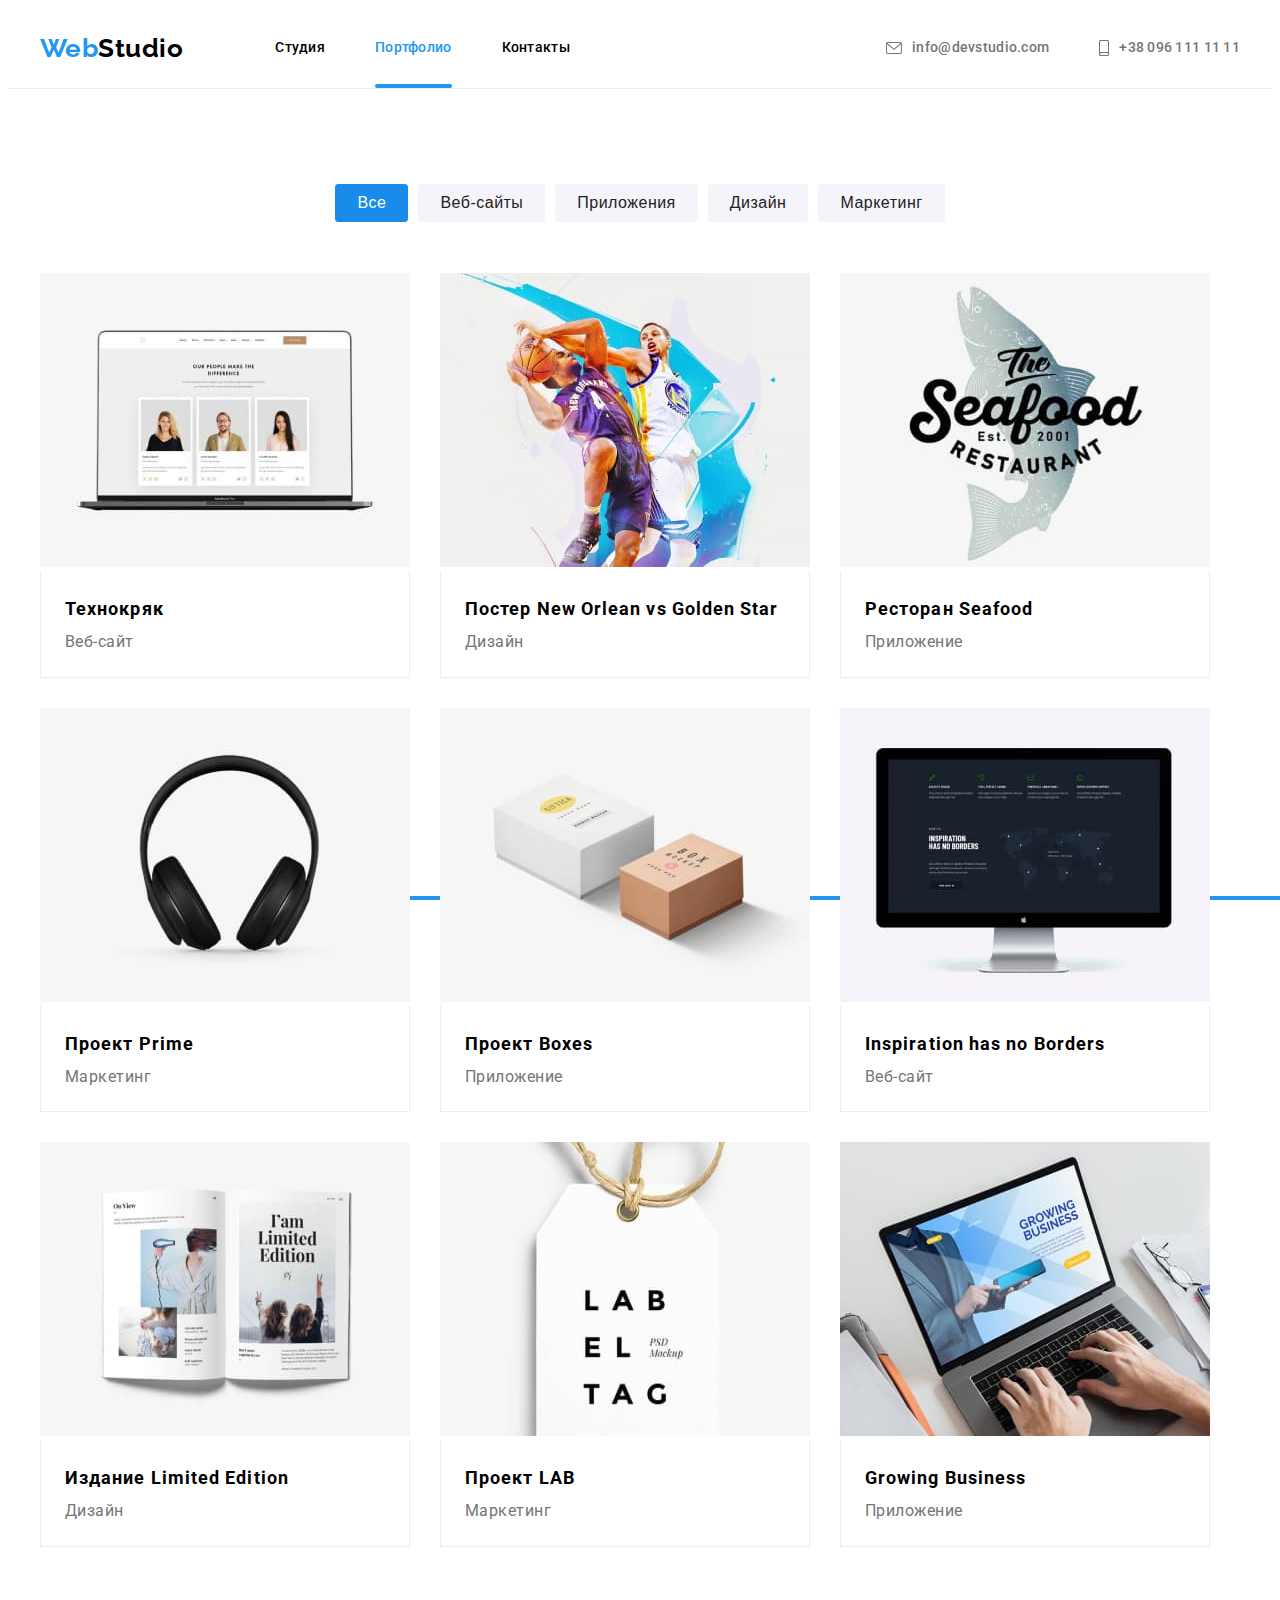
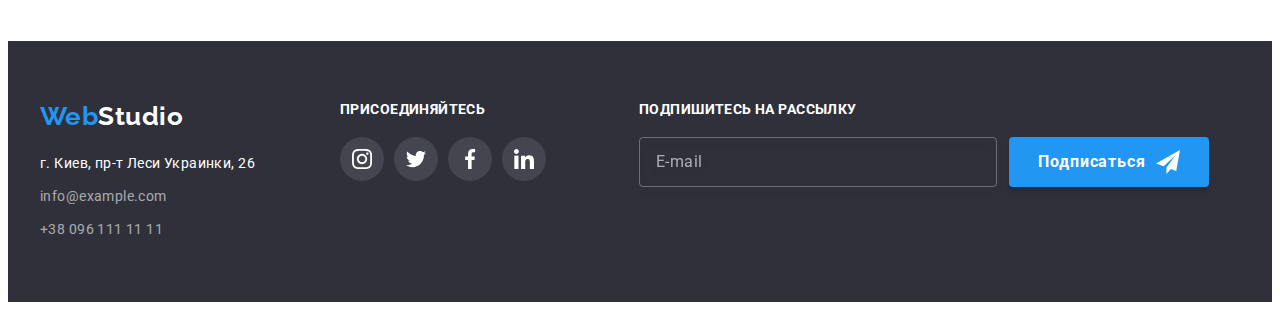
==== portfolio.html @ 85e9286a "start" ====
<!DOCTYPE html>
<html lang="ru">
<head>
    <meta charset="UTF-8">
    <meta http-equiv="X-UA-Compatible" content="IE=edge">
    <meta name="viewport" content="width=device-width, initial-scale=1.0">
    <title>Портфолио</title>
    <link rel="stylesheet" href="https://cdnjs.cloudflare.com/ajax/libs/modern-normalize/1.1.0/modern-normalize.min.css"
        integrity="sha512-wpPYUAdjBVSE4KJnH1VR1HeZfpl1ub8YT/NKx4PuQ5NmX2tKuGu6U/JRp5y+Y8XG2tV+wKQpNHVUX03MfMFn9Q=="
        crossorigin="anonymous" referrerpolicy="no-referrer" />
    <link href="https://fonts.googleapis.com/css2?family=Raleway:wght@700&family=Roboto:wght@400;500;700;900&display=swap"
        rel="stylesheet">
    <!--<link rel="stylesheet" href="./css/style.css"/>-->
    <link rel="stylesheet" href="./css/main.min.css" />
</head>
<body>
    <header class="header">
        <div class="container header-container">
        <nav class="nav">
            <a href="/" class="logo-blue">Web<span class="logo">Studio</span></a>
        <ul class="navheader">
            <li class="navheader__item"><a href="./index.html" class="navheader__navigation navheader__header-page">Студия</a></li>
            <li class="navheader__item"><a href="" class="navheader__navigation navheader__header-page current">Портфолио</a></li>
            <li class="navheader__item"><a href="" class="navheader__navigation navheader__header-page">Контакты</a></li>
        </ul>
        </nav>
        <ul class="contacts">
            <li class="contacts__item-contact"><a href="mailto:info@devstudio.com" class="contacts__contact">
                    <svg class="contacts__mail-icon">
                        <use href="./img/symbol-defs.svg#icon-letter" wight="16" height="12"></use>
                    </svg>info@devstudio.com</a></li>
            <li class="contacts__item-contact"><a href="tel:+380961111111" class="contacts__contact">
                    <svg class="contacts__tel-icon">
                        <use href="./img/symbol-defs.svg#icon-smartphone" wight="10" height="16"></use>
                    </svg>+38 096 111 11 11</a></li>
        </ul>
        </nav>
        </div>
    </header>
    <main>
        <section class="button section">
            <div class="container">
            <ul class="filter">
                <li class="filter__item">
                    <button type="button" class="modal-btn current">Все</button></li>
                <li class="filter__item">
                    <button type="button" class="modal-btn">Веб-сайты</button></li>
                <li class="filter__item">
                    <button type="button" class="modal-btn">Приложения</button></li>
                <li class="filter__item">
                    <button type="button" class="modal-btn">Дизайн</button></li>
                <li class="filter-btn btn-marketing">
                    <button type="button" class="modal-btn">Маркетинг</button></li>
            </ul>

            <ul class="images-list">
                <li class="images">
                   <a href="" class="images__link">
                    <div class="images__description-top">
                    <img src="./img/texnokryak.jpg" alt=""
                     width="370"
                     height="294"/>
                     <p class="images__item-description">Технокряк это современная площадка распространения коронавируса. Компании используют эту платформу для цифрового
                    шпионажа и атак на защищённые сервера конкурентов.</p>
                    </div>
                     <div class="images__pictu-text">
                    <h2 class="images__item-pictu">Технокряк</h2>
                    <p class="images__items">Веб-сайт</p>
                    </div>
                    </a>
                </li>
                <li class="images">
                    <a href="" class="images__link">
                    <div class="images__description-top">
                    <img src="./img/poster.jpg" alt=""
                    width="370"
                    height="294"/>
                    <p class="images__item-description">Технокряк это современная площадка распространения коронавируса. Компании
                        используют эту платформу для цифрового
                        шпионажа и атак на защищённые сервера конкурентов.</p>
                    </div>
                    <div class="images__pictu-text">
                    <h2 class="images__item-pictu">Постер New Orlean vs Golden Star</h2>
                    <p class="images__items">Дизайн</p>
                    </div>
                    </a>
                </li>
                <li class="images">
                    <a href="" class="images__link">
                    <div class="images__description-top">
                    <img src="./img/restoran.jpg" alt=""
                    width="370"
                    height="294"/>
                    <p class="images__item-description">Технокряк это современная площадка распространения коронавируса. Компании
                        используют эту платформу для цифрового
                        шпионажа и атак на защищённые сервера конкурентов.</p>
                    </div>
                    <div class="images__pictu-text">
                    <h2 class="images__item-pictu">Ресторан Seafood</h2>
                    <p class="images__items">Приложение</p>
                    </div>
                    </a>
                </li>
                <li class="images">
                    <a href="" class="images__link">
                    <div class="images__description-top">
                    <img src="./img/proektprime.jpg" alt=""
                    width="370"
                    height="294"/>
                    <p class="images__item-description">Технокряк это современная площадка распространения коронавируса. Компании
                        используют эту платформу для цифрового
                        шпионажа и атак на защищённые сервера конкурентов.</p>
                    </div>
                    <div class="images__pictu-text">
                    <h2 class="images__item-pictu">Проект Prime</h2>
                    <p class="images__items">Маркетинг</p>
                    </div>
                    </a>
                </li>
                <li class="images">
                    <a href="" class="images__link">
                    <div class="images__description-top">
                    <img src="./img/proektboxes.jpg" alt=""
                    width="370"
                    height="294"/>
                    <p class="images__item-description">Технокряк это современная площадка распространения коронавируса. Компании
                        используют эту платформу для цифрового
                        шпионажа и атак на защищённые сервера конкурентов.</p>
                    </div>
                    <div class="images__pictu-text">
                    <h2 class="images__item-pictu">Проект Boxes</h2>
                    <p class="images__items">Приложение</p>
                    </div>
                    </a>
                </li>
                <li class="images">
                    <a href="" class="images__link">
                    <div class="images__description-top">
                    <img src="./img/borders.jpg" alt=""
                    width="370"
                    height="294"/>
                    <p class="images__item-description">Технокряк это современная площадка распространения коронавируса. Компании
                        используют эту платформу для цифрового
                        шпионажа и атак на защищённые сервера конкурентов.</p>
                    </div>
                    <div class="images__pictu-text">
                    <h2 class="images__item-pictu">Inspiration has no Borders</h2>
                    <p class="images__items">Веб-сайт</p>
                    </div>
                    </a>
                </li>
                <li class="images">
                    <a href="" class="images__link">
                    <div class="images__description-top">
                    <img src="./img/izdanie.jpg" alt=""
                    width="370"
                    height="294"/>
                    <p class="images__item-description">Технокряк это современная площадка распространения коронавируса. Компании
                        используют эту платформу для цифрового
                        шпионажа и атак на защищённые сервера конкурентов.</p>
                    </div>
                    <div class="images__pictu-text">
                    <h2 class="images__item-pictu">Издание Limited Edition</h2>
                    <p class="images__items">Дизайн</p>
                    </div>
                    </a>
                </li>
                <li class="images">
                    <a href="" class="images__link">
                    <div class="images__description-top">
                    <img src="./img/lab.jpg" alt=""
                    width="370"
                    height="294"/>
                    <p class="images__item-description">Технокряк это современная площадка распространения коронавируса. Компании
                    используют эту платформу для цифрового
                    шпионажа и атак на защищённые сервера конкурентов.</p>
                    </div>
                    <div class="images__pictu-text">
                    <h2 class="images__item-pictu">Проект LAB</h2>
                    <p class="images__items">Маркетинг</p>
                    </div>
                    </a>
                </li>
                <li class="images">
                    <a href="" class="images__link">
                    <div class="images__description-top">
                    <img src="./img/bisness.jpg" alt=""
                    width="370"
                    height="294"/>
                    <p class="images__item-description">Технокряк это современная площадка распространения коронавируса. Компании
                        используют эту платформу для цифрового
                        шпионажа и атак на защищённые сервера конкурентов.</p>
                    </div>
                    <div class="images__pictu-text">
                    <h2 class="images__item-pictu">Growing Business</h2>
                    <p class="images__items">Приложение</p>
                    </div>
                    </a>
                </li>
            </ul>
            </div>
        </section>
    </main>
    <footer class="footer">
        <div class="container footer-container">
            <div class="footer__adress">
                <a href="/" class="logo-blue">Web<span class="logo-white">Studio</span></a>
                <address class="adress">
                    <ul class="adress__list">
                        <li class="footer__contact"><a href="" class="adress__link">г. Киев, пр-т Леси Украинки, 26</a></li>
                        <li class="footer__contact"><a href="mailto:info@example.com" class="footer__mail">info@example.com</a></li>
                        <li class="footer__contact"><a href="tel:+380961111111" class="footer__tel">+38 096 111 11 11</a></li>
                    </ul>
                </address>
                </div>
        <div class="footer__social-container">
            <h3 class="footer__social-title">присоединяйтесь</h3>
            <ul class="footer-social-list">
                <li class="footer-social-list__item">
                    <a href="" class="footer-social-list__item-link">
                        <svg class="footer-social-list__icon" width="20" height="20">
                            <use href="./img/symbol-defs.svg#icon-instagram1">
                            </use>
                        </svg>
                    </a>
                </li>
                <li class="footer-social-list__item">
                    <a href="" class="footer-social-list__item-link">
                        <svg class="footer-social-list__icon" width="20" height="20">
                            <use href="./img/symbol-defs.svg#icon-twitter">
                            </use>
                        </svg>
                    </a>
                </li>
                <li class="footer-social-list__item">
                    <a href="" class="footer-social-list__item-link">
                        <svg class="footer-social-list__icon" width="20" height="20">
                            <use href="./img/symbol-defs.svg#icon-facebook">
                            </use>
                        </svg>
                    </a>
                </li>
                <li class="footer-social-list__item">
                    <a href="" class="footer-social-list__item-link">
                        <svg class="footer-social-list__icon" width="20" height="20">
                            <use href="./img/symbol-defs.svg#icon-linkedin">
                            </use>
                        </svg>
                    </a>
                </li>
            </ul>
        </div>
            <div class="footer__subscription">
                <p class="footer__subtitle">Подпишитесь на рассылку</p>
                <div class="subscription">
                    <form action="#" class="footer-form">
                        <div class="footer-form__item">
                            <input type="email" name="email" placeholder="E-mail" class="footer-form__input">
                            <button type="submit" class="submit-btn">Подписаться
                                <svg class="footer-form__icon" width="24" height="24">
                                    <use href="./img/symbol-defs.svg#icon-send"></use>
                                </svg>
                            </button>
                        </div>
                    </form>
                </div>
            </div>
        </div>
    </footer>
    
    </body>
    
    </html>
---- css/style.css ----
/*Начало Секции 1 студии*/


/*Конец Секции 1 студии*/
/*Начало Секции 2 студии*/

/*Конец Секции 2 студии*/
/*Начало Секции 3 студии*/

/*Конец Секции 3 студии*/
/*Начало Секции 4 студии*/

/*Конец Секции 4 студии*/
/*Начало Секции 5 студии*/

/*Конец Секции 5 студии*/
/*Начало секции в портфолио*/

/*Начало секции портфолио*/


/*Конец секции портфолио*/
/*Шапка студия*/

/*Шапка студия и портфолио конец*/

/*Начало футера*/

/*Конец футера*/
---- css/main.min.css ----
:root{--main-font-family: "Roboto", sans-serif;--secondary-fond-family: "Raleway", sans-serif;--navigation-color: #2196f3;--btn-tittle: #ffffff;--backgraund-section: #2f303a;--secondary-text-color: #757575;--btn-main-color-text: #000000;--main-footer-contacts: rgba(255, 255, 255, 0.6);--btn-background: #188ce8}.visually-hidden{position:absolute;width:1px;height:1px;margin:-1px;border:0;padding:0;white-space:nowrap;clip-path:inset(100%);clip:rect(0 0 0 0);overflow:hidden}body{font-family:var(--main-font-family);color:var(--btn-main-color-text)}h1,h2,h3,h4,h5,h6,p,ul,li{padding:0;margin:0}.section{padding-bottom:94px;padding-top:94px}.container{width:1200px;padding:0 15px;margin:0 auto}.header{font-family:var(--secondary-fond-family);font-style:normal;font-weight:700;line-height:1.19;letter-spacing:0.03em}.nav{font-style:normal;font-weight:700;line-height:1.19;letter-spacing:0.03em;display:flex;align-items:center}.header-container{display:flex;justify-content:space-between;padding:0 15px;margin:0 auto;display:flex;align-items:center}.logo-blue{color:var(--navigation-color);text-decoration:none;font-size:26px}.logo{color:var(--btn-main-color-text);text-decoration:none;font-size:26px}.navheader,.contacts{display:flex;list-style:none;border-style:none}.navheader .navheader__item{display:block;margin-right:50px}.navheader__item a{display:flex;padding-top:32px;padding-bottom:32px}.navheader{margin-left:92px}.navheader .navheader__item:last-child{margin-right:0}.images,.adress-list{list-style:none;border-style:none}.navheader__navigation,.contacts__contact{font-family:var(--main-font-family);font-weight:500;font-size:14px;line-height:1.14;letter-spacing:0.02em;text-decoration:none}.navheader__header-page{display:block;padding-bottom:32px;padding-top:32px;position:relative;transition-property:color;transition-duration:250ms;transition-timing-function:cubic-bezier(0.4, 0, 0.2, 1)}.navheader a:hover::after,.current::after{content:"";width:100%;height:4px;background-color:#2196f3;display:block;position:absolute;bottom:0;border-radius:2px}.navheader a:hover,.navheader a:focus{color:var(--navigation-color)}.navheader__navigation{color:var(--btn-main-color-text)}.contacts .contacts__item-contact{display:block;margin-right:50px}.contacts__item-contact a{display:flex;align-items:center;padding-top:32px;padding-bottom:32px}.contacts{margin-left:auto}.contacts .contacts__item-contact+.contacts__item-contact{margin-right:0}.contacts__item-contact .contacts__contact{color:var(--secondary-text-color);fill:var(--secondary-text-color);transition-property:color;transition-duration:250ms;transition-timing-function:cubic-bezier(0.4, 0, 0.2, 1)}.contacts__contact:hover,.contacts__contact:focus{color:var(--navigation-color);fill:#2196f3}.header .current{color:var(--navigation-color)}.header{justify-content:center;width:100%;margin-right:auto;margin-left:auto;border-bottom:1px solid #ececec}.contacts__item-contact .contacts__contact{display:flex;align-items:center}.contacts__mail-icon{width:16px;height:12px;margin-right:10px}.contacts__tel-icon{width:10px;height:16px;margin-right:10px}.title{margin:0 auto;padding-top:200px;padding-bottom:200px;display:flex;flex-direction:column;justify-content:center;align-items:center;text-align:center;height:600px;max-width:1600px;flex-grow:1;background-image:linear-gradient(to top, rgba(47,48,58,0.4), rgba(47,48,58,0.4)),url(../img/hero.jpg);background-position:center;background-repeat:no-repeat;background-color:#c4c4c4}.title__first{margin-bottom:30px;font-weight:900;font-size:44px;line-height:1.36;text-align:center;letter-spacing:0.06em;text-transform:uppercase;color:var(--btn-tittle);font-family:var(--main-font-family)}.btn{font-family:var(--main-font-family);font-style:normal;font-weight:700;font-size:16px;line-height:1.87;letter-spacing:0.06em;border-style:none;border-radius:4px;padding:10px 32px;color:var(--btn-tittle);box-shadow:0px 4px 4px rgba(0,0,0,0.15);background:#2196f3;cursor:pointer;border:1px}.btn:hover,.btn:focus{box-shadow:0px 4px 4px rgba(0,0,0,0.15);border-radius:4px;background:var(--btn-background)}.backdrop{position:fixed;left:0px;top:0px;right:0;bottom:0;opacity:1;z-index:100;transition-duration:250ms;transition-timing-function:cubic-bezier(0.4, 0, 0.2, 1);background:rgba(0,0,0,0.2)}.backdrop.is-hidden{opacity:0;visibility:hidden;pointer-events:none}.modal{position:absolute;top:50%;left:50%;transform:translate(-50%, -50%);width:528px;height:580px;background:#FFFFFF;padding:40px}.modal__close-btn{display:flex;position:absolute;justify-content:center;align-items:center;width:30px;height:30px;top:8px;right:8px;border-radius:50%;background:#FFFFFF;cursor:pointer;border:1px solid rgba(0,0,0,0.1);transition:fill 250ms cubic-bezier(0.4, 0, 0.2, 1)}.modal__close-btn:focus,.modal__close-btn:active,.modal__close-btn:hover{fill:var(--navigation-color)}.modal-form a{font-family:var(--main-font-family);font-style:normal;font-weight:400;font-size:14px;line-height:1.71;letter-spacing:0.03em;text-decoration-line:underline;color:var(--navigation-color)}.modal-form__title{font-family:var(--main-font-family);font-style:normal;font-weight:700;font-size:20px;line-height:23px;text-align:center;letter-spacing:0.03em;color:#212121;margin-bottom:15px}.modal-form__field{display:block;text-align:left;font-family:var(--main-font-family);font-style:normal;font-weight:400;font-size:12px;line-height:14px;letter-spacing:0.01em;color:#757575}.modal-form__field:not(:last-child){margin-bottom:10px}.modal-form__input{width:100%;height:40px;border:1px solid rgba(33,33,33,0.2);box-sizing:border-box;border-radius:4px;padding-left:42px;cursor:pointer;transition:border-color 250ms cubic-bezier(0.4, 0, 0.2, 1),outline 250ms cubic-bezier(0.4, 0, 0.2, 1),fill 250ms cubic-bezier(0.4, 0, 0.2, 1)}.modal-form__input:focus,.modal-form__input:hover{outline:none;border-color:var(--navigation-color);cursor:pointer;fill:var(--navigation-color)}.container-icon{display:block;position:relative;margin-top:5px}.container-icon:hover{outline:none;border-color:var(--navigation-color);cursor:pointer;fill:var(--navigation-color)}.modal-form__input-icon{width:12px;height:12px;position:absolute;top:50%;left:10px;transform:translateY(-50%);transition-duration:250ms;transition-timing-function:cubic-bezier(0.4, 0, 0.2, 1)}.modal-form__input:focus+.modal-form__input-icon{fill:var(--navigation-color)}.modal-form__message{width:100%;height:120px;border:1px solid rgba(33,33,33,0.2);border-radius:4px;resize:none;padding:12px 16px;outline:none;margin-top:5px;transition-duration:250ms;transition-timing-function:cubic-bezier(0.4, 0, 0.2, 1)}.modal-form__message:focus{border-color:var(--navigation-color)}.modal-form__message::placeholder{font-family:var(--main-font-family);font-style:normal;font-weight:400;font-size:14px;line-height:16px;letter-spacing:0.01em;color:rgba(117,117,117,0.5)}.modal-form__checkbox-policy{display:flex;align-items:center;font-family:var(--main-font-family);font-style:normal;font-size:14px;line-height:1.71;letter-spacing:0.03em;color:var(--secondary-text-color)}.modal-form__checkbox-policy::before{content:"";display:inline-block;width:16px;height:15px;border:2px solid #212121;border-radius:2px;cursor:pointer;margin-right:10px;margin-left:13px;vertical-align:middle;transition-duration:250ms;transition-timing-function:cubic-bezier(0.4, 0, 0.2, 1)}.modal-form__checkbox:checked+.modal-form__checkbox-policy::before{background-color:#2196F3;border:2px solid #2196F3;border-radius:2px;background-image:url("../img/icon-checkbox.svg");background-position:center;outline:2px solid #2196f3}.modal-form__btn{width:200px;min-height:50px;background:#2196F3;box-shadow:0px 4px 4px rgba(0,0,0,0.15);border-radius:4px;margin:30px auto 0 auto;border:none;font-weight:bold;font-size:16px;line-height:30px;text-align:center;letter-spacing:0.06em;color:#FFFFFF;transition-duration:250ms;transition-timing-function:cubic-bezier(0.4, 0, 0.2, 1)}.modal-form__btn:hover,.modal-form__btn:focus{cursor:pointer;background:#188CE8;box-shadow:0px 4px 4px rgba(0,0,0,0.15);border-radius:4px}.advantages .advantages__h3-list-title{margin-bottom:10px;font-weight:700;font-size:14px;line-height:1.14;letter-spacing:0.03em;text-transform:uppercase}.advantages .advantages__p-list-title{font-style:normal;font-weight:400;font-size:14px;line-height:1.7;letter-spacing:0.03em;color:var(--secondary-text-color)}.advantages{display:flex;list-style:none}.advantages__title+.advantages__title{margin-left:30px}.advantages__deck-title{align-items:center;justify-content:center;display:flex;width:100%;height:120px;background-color:#f5f4fa;border-radius:4px;margin-bottom:30px}.list-busy__h2-title{font-style:normal;font-weight:700;font-size:36px;line-height:1.17;letter-spacing:0.03em;text-align:center}.busy{justify-content:center;align-items:center;display:flex;text-align:center;list-style:none;margin-top:50px}.busy__list-title-img+.busy__list-title-img{margin-left:30px}.list-busy{padding-top:0}.busy__box{position:absolute;bottom:0}.busy__text{padding-top:27px;font-family:var(--main-font-family);font-style:normal;font-weight:700;font-size:14px;line-height:1.143;text-align:center;letter-spacing:0.03em;text-transform:uppercase;width:370px;height:70px;background:rgba(47,48,58,0.8);color:#ffffff}.busy__title{position:relative;width:370px;height:294px}.list-imgs__h2-title{font-style:normal;font-weight:700;font-size:36px;line-height:1.17;letter-spacing:0.03em;text-align:center}.team__h3-name{font-style:normal;font-weight:500;font-size:16px;line-height:1.18;text-align:center;letter-spacing:0.03em}.team__p-name{margin-top:10px;margin-bottom:16px;font-style:normal;font-weight:400;font-size:16px;line-height:1.88;text-align:center;letter-spacing:0.03em;color:var(--secondary-text-color)}.team{justify-content:center;align-items:center;display:flex;list-style:none;margin-top:50px}.team__list-title-imgs{background-color:#fff;box-shadow:0px 1px 3px rgba(0,0,0,0.12),0px 1px 1px rgba(0,0,0,0.14),0px 2px 1px rgba(0,0,0,0.2);border-radius:0px 0px 4px 4px}.team__list-title-imgs+.team__list-title-imgs{margin-left:30px}.team__info{padding:30px 0}.list-imgs{background:#f5f4fa}.social{display:flex;width:200px;margin:0 auto;list-style:none}.social__links-item:not(:last-child){margin-right:10px}.social__list-item{display:flex;justify-content:center;align-items:center;width:44px;height:44px;border-radius:50%;background-color:rgba(255,255,255,0.1);background-position:center;position:relative;transition-property:background-color;transition-duration:250ms;transition-timing-function:cubic-bezier(0.4, 0, 0.2, 1)}.social__list-item:hover,.social__list-item:focus{background-color:#2196f3}.social__icon{color:#afb1b8;transition-property:fill}.social__list-item:hover .social__icon,.social__list-item:focus .social__icon{fill:#fff}.social__link:hover,.social__icon{fill:currentColor}.section__regular-customers{margin-bottom:50px;font-family:var(--main-font-family);font-style:normal;font-weight:bold;font-size:36px;line-height:42px;text-align:center;letter-spacing:0.03em;color:#212121}.customers{display:flex;list-style:none}.customers__imegs-regular+.customers__imegs-regular{margin-left:30px}.customers__imegs-regular{transition-property:border-color;transition-duration:250ms;transition-timing-function:cubic-bezier(0.4, 0, 0.2, 1)}.customers__client-link{display:flex;align-items:center;justify-content:center;color:#afb1b8;border:1px solid #afb1b8;border-radius:4px}.customers__client-link{width:170px;height:92px;fill:currentColor;transition-property:color;transition-duration:250ms;transition-timing-function:cubic-bezier(0.4, 0, 0.2, 1)}.customers__client-link:hover,.customers__client-link:focus{color:#2196f3;border:1px solid #2196f3}.customers__client-icon{width:106px;height:60px;transition-property:fill;transition-duration:250ms;transition-timing-function:cubic-bezier(0.4, 0, 0.2, 1)}.customers__client-icon:hover,.customers__client-icon:focus{fill:currentColor;border-color:#2196f3}.filter{margin-bottom:50px;display:flex;justify-content:center;list-style:none;border-style:none;font-family:var(--main-font-family)}.filter__item:not(:last-child){margin-right:8px}.modal-btn{font-weight:500;font-size:16px;line-height:1.6;letter-spacing:0.03em;text-align:center;color:#212121;background:#f5f4fa;border-radius:4px;padding:6px 22px;border:1px solid #ffffff;transition:background-color 250ms cubic-bezier(0.4, 0, 0.2, 1),color 250ms cubic-bezier(0.4, 0, 0.2, 1),box-shadow 250ms cubic-bezier(0.4, 0, 0.2, 1)}.modal-btn:hover,.modal-btn:focus{background-color:var(--navigation-color);color:var(--btn-tittle);cursor:pointer;box-shadow:0px 3px 1px rgba(0,0,0,0.1),0px 1px 2px rgba(0,0,0,0.08),0px 2px 2px rgba(0,0,0,0.12);border-radius:4px}.button .current{color:var(--btn-tittle);background-color:var(--btn-background)}.images__item-pictu{font-style:normal;font-weight:700;font-size:18px;line-height:2;letter-spacing:0.06em;text-shadow:none;list-style:none}.images__items{font-style:normal;font-weight:400;font-size:16px;line-height:1.87;letter-spacing:0.03em;color:var(--secondary-text-color);text-shadow:none}.images-list{display:flex;flex-wrap:wrap;margin-top:-15px;margin-right:-15px;margin-bottom:-15px;margin-left:-15px}.images{margin:15px;transition-property:box-shadow;transition-duration:250ms;transition-timing-function:cubic-bezier(0.4, 0, 0.2, 1)}.images:hover,.images:focus{cursor:pointer;box-shadow:0px 1px 1px rgba(0,0,0,0.12),0px 4px 4px rgba(0,0,0,0.06),1px 4px 6px rgba(0,0,0,0.16)}.images__link{text-decoration:none;color:inherit;display:block;transition-duration:250ms;transition-timing-function:cubic-bezier(0.4, 0, 0.2, 1)}.images__description-top{position:relative;overflow:hidden}.images__item-description{font-family:var(--main-font-family);font-style:normal;font-weight:400;font-size:18px;line-height:1.56;letter-spacing:0.03em;color:#ffffff;background:rgba(33,150,243,0.9);position:absolute;top:0;left:0;padding:63px 24px 63px 24px;height:100%;display:block;margin:0 auto;transform:translateY(100%);transition-duration:250ms;transition-timing-function:cubic-bezier(0.4, 0, 0.2, 1)}.images__link:hover .images__item-description,.images__link:focus .images__item-description{transform:translateY(0%)}.images__pictu-text{padding:20px 24px;border-bottom:1px solid #ececec;border-left:1px solid #ececec;border-right:1px solid #ececec}.images-list+.images-list{margin-left:15px}.footer{font-family:var(--secondary-fond-family);font-style:normal;font-weight:700;line-height:1.19;letter-spacing:0.03em;margin:0 auto;padding:60px 0;background-color:var(--backgraund-section)}.logo-white{color:var(--btn-tittle);text-decoration:none}.adress__link,.footer__mail,.footer__tel{font-family:var(--main-font-family);font-style:normal;font-weight:400;font-size:14px;line-height:1.7;letter-spacing:0.03em;text-decoration:none}.adress__link{color:var(--btn-tittle)}.footer__mail,.footer__tel{color:var(--main-footer-contacts)}.adress__list{display:flex;flex-direction:column;list-style:none}.adress{margin-top:20px}.footer__contact+.footer__contact{margin-top:9px}.footer__social-container{width:206px;align-items:baseline;margin-right:93px}.footer__social-title{font-family:var(--main-font-family);font-style:normal;font-weight:700;font-size:14px;line-height:1.143;letter-spacing:0.03em;text-transform:uppercase;margin-bottom:20px;width:206px;color:#ffffff}.footer-container{display:flex}.footer-social-list{display:flex}.footer-social-list__item{display:flex;width:200px;margin:0 auto}.footer-social-list__item{margin-right:10px}.footer-social-list__item-link{display:flex;justify-content:center;align-items:center;width:44px;height:44px;border-radius:50%;background-color:rgba(255,255,255,0.1);background-position:center;position:relative;fill:currentColor;transition:color 250ms cubic-bezier(0.4, 0, 0.2, 1),background-color 250ms cubic-bezier(0.4, 0, 0.2, 1)}.footer-social-list__item-link:hover,.footer-social-list__item-link:focus{background-color:#2196f3;color:#fff}.footer-social-list__icon{fill:#fff}.footer__adress{width:230px;align-items:baseline;margin-right:70px}.footer__subscription{width:570px}.footer__subtitle{font-family:var(--main-font-family);font-style:normal;font-weight:700;font-size:14px;line-height:1.143;letter-spacing:0.03em;text-transform:uppercase;margin-bottom:20px;color:#FFFFFF}.footer-form__item{display:flex}.footer-form__input{width:358px;height:50px;padding-left:16px;margin-right:12px;border:1px solid rgba(255,255,255,0.3);box-sizing:border-box;filter:drop-shadow(0px 4px 4px rgba(0,0,0,0.15));border-radius:4px;background:transparent;display:flex;color:#FFFFFF;transition-duration:250ms;transition-timing-function:cubic-bezier(0.4, 0, 0.2, 1)}.footer-form__input:focus{border-color:var(--navigation-color);outline:none}.footer-form__input::placeholder{font-family:var(--main-font-family);font-style:normal;font-weight:400;font-size:16px;line-height:1.25;align-items:center;letter-spacing:0.03em;color:rgba(255,255,255,0.6)}.submit-btn{display:flex;justify-content:center;width:200px;height:50px;background:#2196F3;box-shadow:0px 4px 4px rgba(0,0,0,0.15);border-radius:4px;font-family:var(--main-font-family);font-style:normal;font-weight:700;font-size:16px;line-height:1.87;align-items:center;text-align:center;letter-spacing:0.06em;border:transparent;color:#FFFFFF;cursor:pointer;transition-duration:250ms;transition-timing-function:cubic-bezier(0.4, 0, 0.2, 1)}.submit-btn:hover,.submit-btn:focus{background-color:var(--btn-background)}.footer-form__icon{margin-left:10px}.subscription{align-items:baseline}
/*# sourceMappingURL=main.min.css.map */
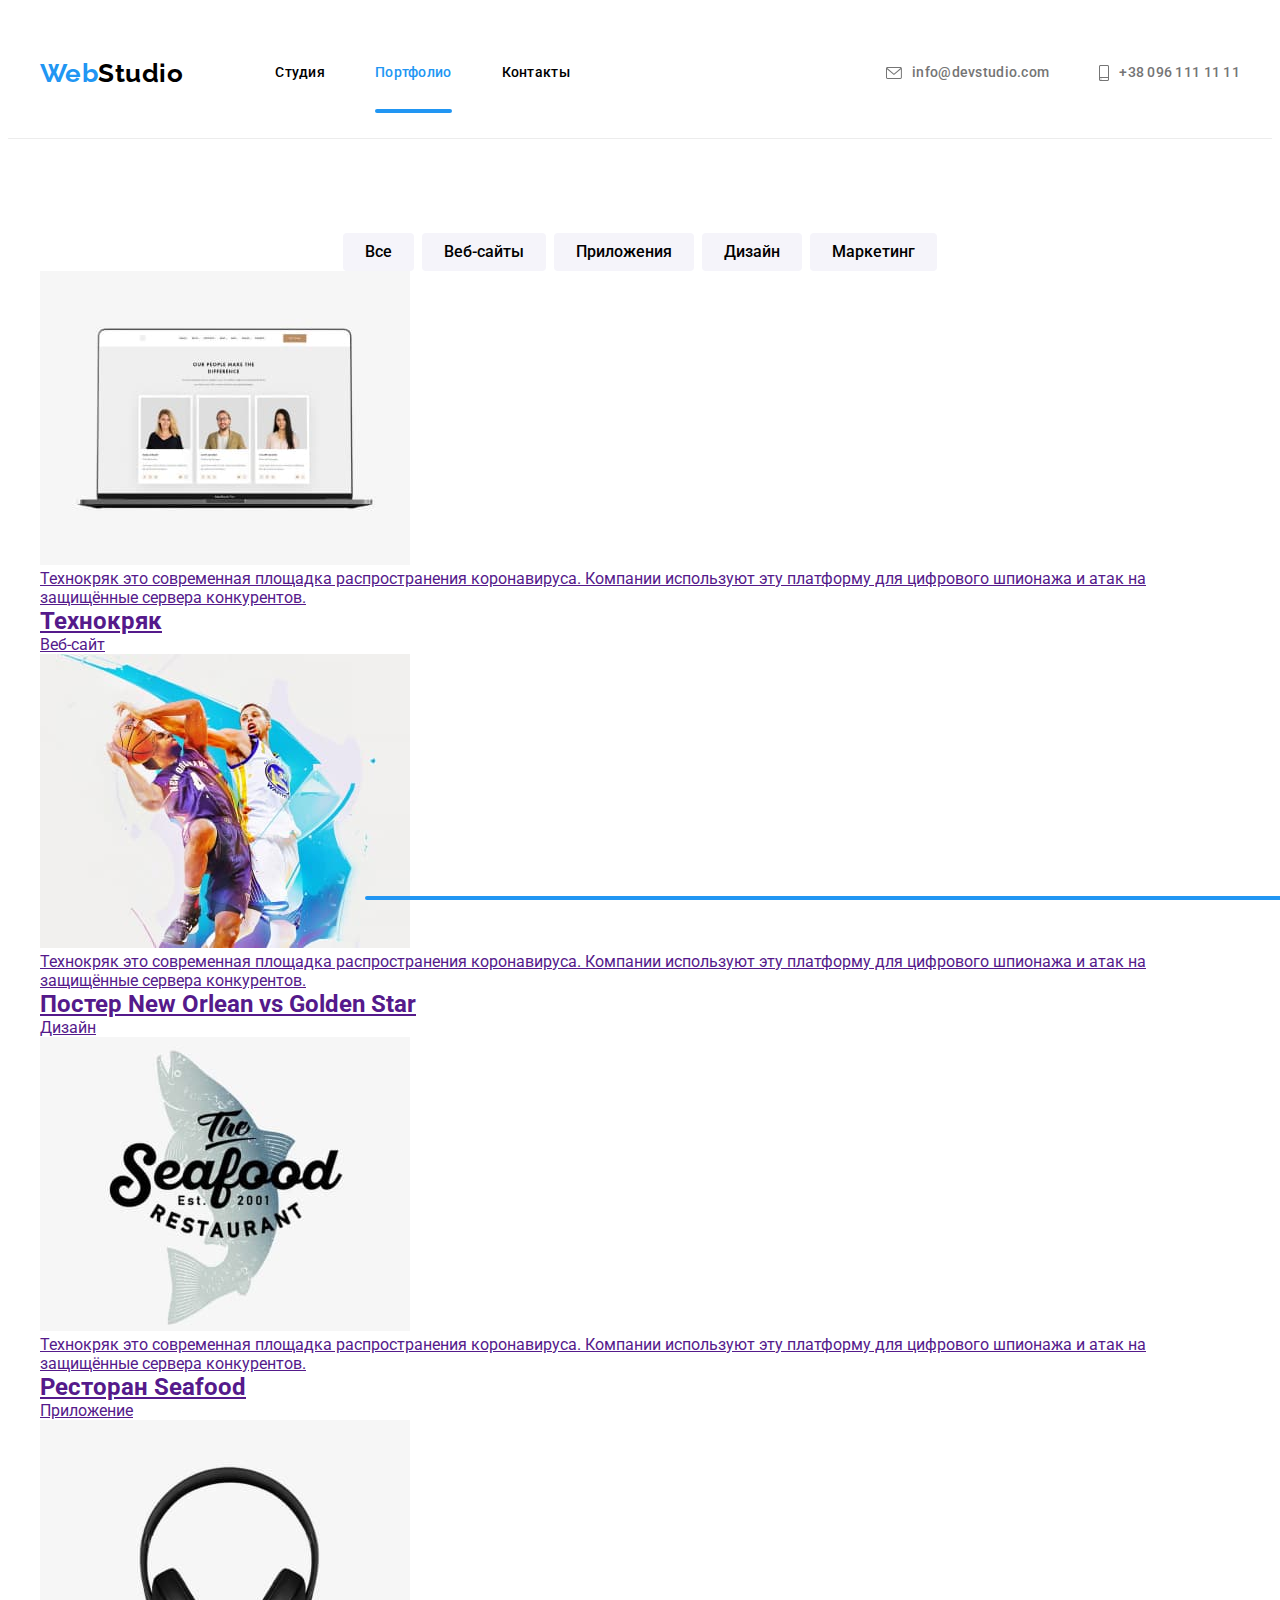
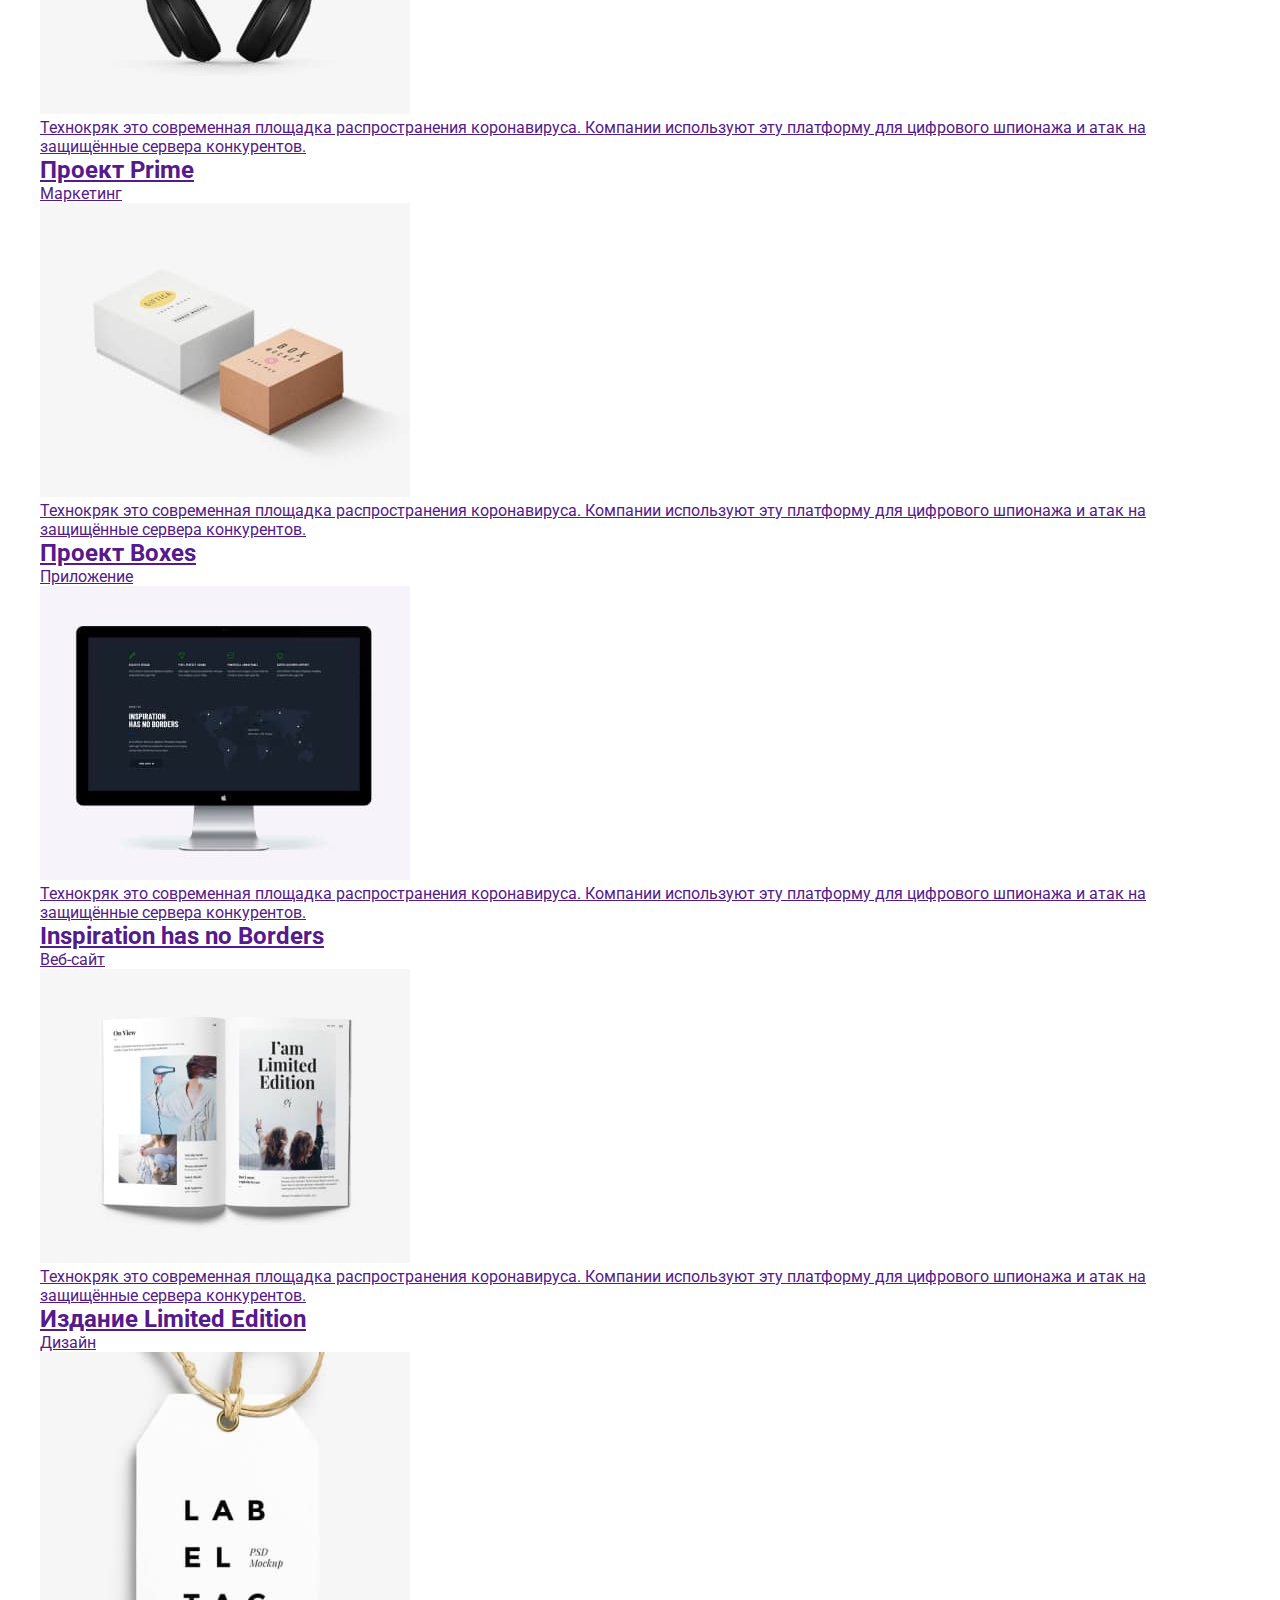
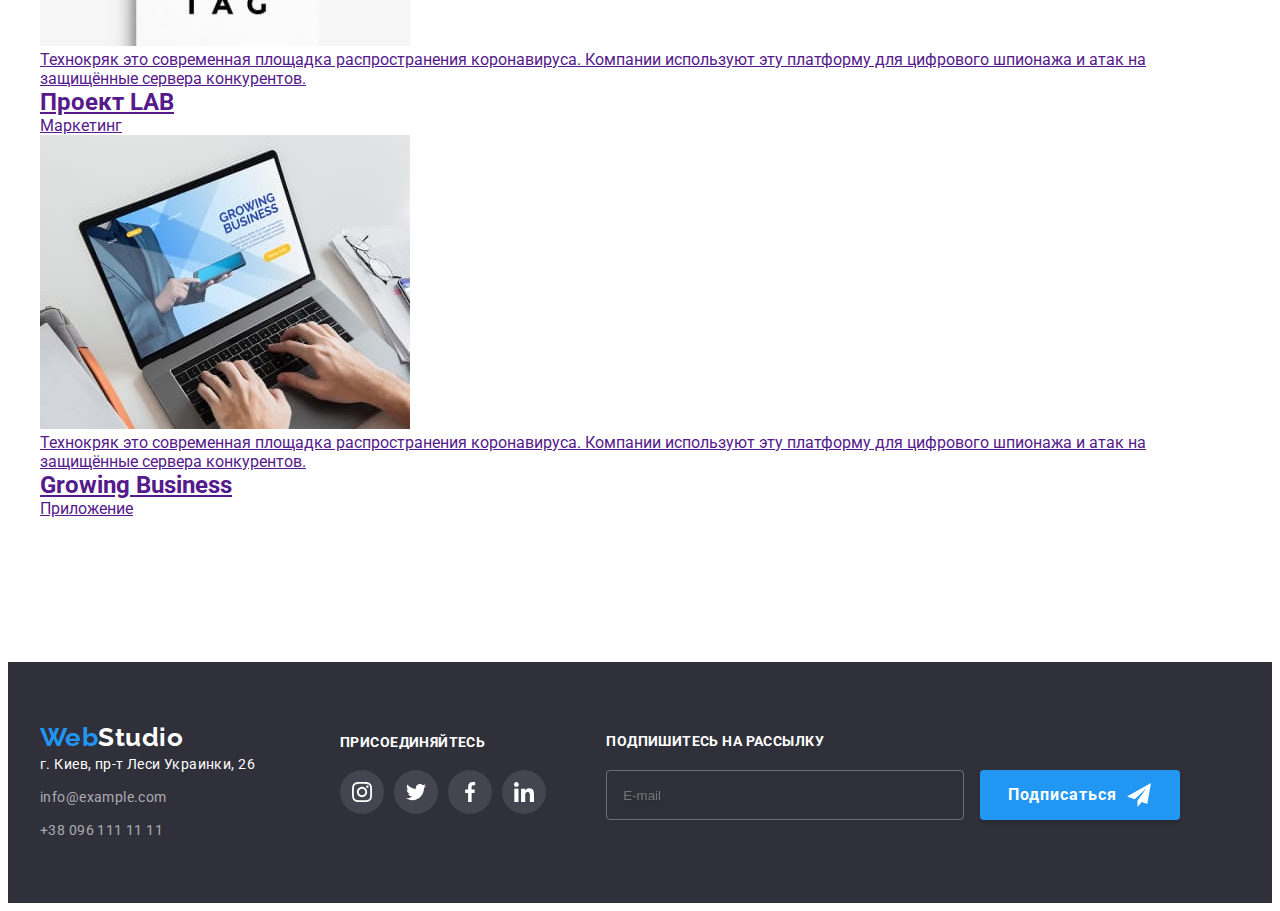
==== commit 945cfdec: "pictures" ====
--- a/portfolio.html
+++ b/portfolio.html
@@ -39,7 +39,7 @@
     </header>
     <main>
         <section class="button section">
-            <div class="container">
+            <div class="container filter-container">
             <ul class="filter">
                 <li class="filter__item">
                     <button type="button" class="modal-btn current">Все</button></li>
@@ -49,7 +49,7 @@
                     <button type="button" class="modal-btn">Приложения</button></li>
                 <li class="filter__item">
                     <button type="button" class="modal-btn">Дизайн</button></li>
-                <li class="filter-btn btn-marketing">
+                <li class="filter__item">
                     <button type="button" class="modal-btn">Маркетинг</button></li>
             </ul>
 
--- a/css/main.min.css
+++ b/css/main.min.css
@@ -1,2 +1,2 @@
-:root{--main-font-family: "Roboto", sans-serif;--secondary-fond-family: "Raleway", sans-serif;--navigation-color: #2196f3;--btn-tittle: #ffffff;--backgraund-section: #2f303a;--secondary-text-color: #757575;--btn-main-color-text: #000000;--main-footer-contacts: rgba(255, 255, 255, 0.6);--btn-background: #188ce8}.visually-hidden{position:absolute;width:1px;height:1px;margin:-1px;border:0;padding:0;white-space:nowrap;clip-path:inset(100%);clip:rect(0 0 0 0);overflow:hidden}body{font-family:var(--main-font-family);color:var(--btn-main-color-text)}h1,h2,h3,h4,h5,h6,p,ul,li{padding:0;margin:0}.section{padding-bottom:94px;padding-top:94px}.container{width:1200px;padding:0 15px;margin:0 auto}.header{font-family:var(--secondary-fond-family);font-style:normal;font-weight:700;line-height:1.19;letter-spacing:0.03em}.nav{font-style:normal;font-weight:700;line-height:1.19;letter-spacing:0.03em;display:flex;align-items:center}.header-container{display:flex;justify-content:space-between;padding:0 15px;margin:0 auto;display:flex;align-items:center}.logo-blue{color:var(--navigation-color);text-decoration:none;font-size:26px}.logo{color:var(--btn-main-color-text);text-decoration:none;font-size:26px}.navheader,.contacts{display:flex;list-style:none;border-style:none}.navheader .navheader__item{display:block;margin-right:50px}.navheader__item a{display:flex;padding-top:32px;padding-bottom:32px}.navheader{margin-left:92px}.navheader .navheader__item:last-child{margin-right:0}.images,.adress-list{list-style:none;border-style:none}.navheader__navigation,.contacts__contact{font-family:var(--main-font-family);font-weight:500;font-size:14px;line-height:1.14;letter-spacing:0.02em;text-decoration:none}.navheader__header-page{display:block;padding-bottom:32px;padding-top:32px;position:relative;transition-property:color;transition-duration:250ms;transition-timing-function:cubic-bezier(0.4, 0, 0.2, 1)}.navheader a:hover::after,.current::after{content:"";width:100%;height:4px;background-color:#2196f3;display:block;position:absolute;bottom:0;border-radius:2px}.navheader a:hover,.navheader a:focus{color:var(--navigation-color)}.navheader__navigation{color:var(--btn-main-color-text)}.contacts .contacts__item-contact{display:block;margin-right:50px}.contacts__item-contact a{display:flex;align-items:center;padding-top:32px;padding-bottom:32px}.contacts{margin-left:auto}.contacts .contacts__item-contact+.contacts__item-contact{margin-right:0}.contacts__item-contact .contacts__contact{color:var(--secondary-text-color);fill:var(--secondary-text-color);transition-property:color;transition-duration:250ms;transition-timing-function:cubic-bezier(0.4, 0, 0.2, 1)}.contacts__contact:hover,.contacts__contact:focus{color:var(--navigation-color);fill:#2196f3}.header .current{color:var(--navigation-color)}.header{justify-content:center;width:100%;margin-right:auto;margin-left:auto;border-bottom:1px solid #ececec}.contacts__item-contact .contacts__contact{display:flex;align-items:center}.contacts__mail-icon{width:16px;height:12px;margin-right:10px}.contacts__tel-icon{width:10px;height:16px;margin-right:10px}.title{margin:0 auto;padding-top:200px;padding-bottom:200px;display:flex;flex-direction:column;justify-content:center;align-items:center;text-align:center;height:600px;max-width:1600px;flex-grow:1;background-image:linear-gradient(to top, rgba(47,48,58,0.4), rgba(47,48,58,0.4)),url(../img/hero.jpg);background-position:center;background-repeat:no-repeat;background-color:#c4c4c4}.title__first{margin-bottom:30px;font-weight:900;font-size:44px;line-height:1.36;text-align:center;letter-spacing:0.06em;text-transform:uppercase;color:var(--btn-tittle);font-family:var(--main-font-family)}.btn{font-family:var(--main-font-family);font-style:normal;font-weight:700;font-size:16px;line-height:1.87;letter-spacing:0.06em;border-style:none;border-radius:4px;padding:10px 32px;color:var(--btn-tittle);box-shadow:0px 4px 4px rgba(0,0,0,0.15);background:#2196f3;cursor:pointer;border:1px}.btn:hover,.btn:focus{box-shadow:0px 4px 4px rgba(0,0,0,0.15);border-radius:4px;background:var(--btn-background)}.backdrop{position:fixed;left:0px;top:0px;right:0;bottom:0;opacity:1;z-index:100;transition-duration:250ms;transition-timing-function:cubic-bezier(0.4, 0, 0.2, 1);background:rgba(0,0,0,0.2)}.backdrop.is-hidden{opacity:0;visibility:hidden;pointer-events:none}.modal{position:absolute;top:50%;left:50%;transform:translate(-50%, -50%);width:528px;height:580px;background:#FFFFFF;padding:40px}.modal__close-btn{display:flex;position:absolute;justify-content:center;align-items:center;width:30px;height:30px;top:8px;right:8px;border-radius:50%;background:#FFFFFF;cursor:pointer;border:1px solid rgba(0,0,0,0.1);transition:fill 250ms cubic-bezier(0.4, 0, 0.2, 1)}.modal__close-btn:focus,.modal__close-btn:active,.modal__close-btn:hover{fill:var(--navigation-color)}.modal-form a{font-family:var(--main-font-family);font-style:normal;font-weight:400;font-size:14px;line-height:1.71;letter-spacing:0.03em;text-decoration-line:underline;color:var(--navigation-color)}.modal-form__title{font-family:var(--main-font-family);font-style:normal;font-weight:700;font-size:20px;line-height:23px;text-align:center;letter-spacing:0.03em;color:#212121;margin-bottom:15px}.modal-form__field{display:block;text-align:left;font-family:var(--main-font-family);font-style:normal;font-weight:400;font-size:12px;line-height:14px;letter-spacing:0.01em;color:#757575}.modal-form__field:not(:last-child){margin-bottom:10px}.modal-form__input{width:100%;height:40px;border:1px solid rgba(33,33,33,0.2);box-sizing:border-box;border-radius:4px;padding-left:42px;cursor:pointer;transition:border-color 250ms cubic-bezier(0.4, 0, 0.2, 1),outline 250ms cubic-bezier(0.4, 0, 0.2, 1),fill 250ms cubic-bezier(0.4, 0, 0.2, 1)}.modal-form__input:focus,.modal-form__input:hover{outline:none;border-color:var(--navigation-color);cursor:pointer;fill:var(--navigation-color)}.container-icon{display:block;position:relative;margin-top:5px}.container-icon:hover{outline:none;border-color:var(--navigation-color);cursor:pointer;fill:var(--navigation-color)}.modal-form__input-icon{width:12px;height:12px;position:absolute;top:50%;left:10px;transform:translateY(-50%);transition-duration:250ms;transition-timing-function:cubic-bezier(0.4, 0, 0.2, 1)}.modal-form__input:focus+.modal-form__input-icon{fill:var(--navigation-color)}.modal-form__message{width:100%;height:120px;border:1px solid rgba(33,33,33,0.2);border-radius:4px;resize:none;padding:12px 16px;outline:none;margin-top:5px;transition-duration:250ms;transition-timing-function:cubic-bezier(0.4, 0, 0.2, 1)}.modal-form__message:focus{border-color:var(--navigation-color)}.modal-form__message::placeholder{font-family:var(--main-font-family);font-style:normal;font-weight:400;font-size:14px;line-height:16px;letter-spacing:0.01em;color:rgba(117,117,117,0.5)}.modal-form__checkbox-policy{display:flex;align-items:center;font-family:var(--main-font-family);font-style:normal;font-size:14px;line-height:1.71;letter-spacing:0.03em;color:var(--secondary-text-color)}.modal-form__checkbox-policy::before{content:"";display:inline-block;width:16px;height:15px;border:2px solid #212121;border-radius:2px;cursor:pointer;margin-right:10px;margin-left:13px;vertical-align:middle;transition-duration:250ms;transition-timing-function:cubic-bezier(0.4, 0, 0.2, 1)}.modal-form__checkbox:checked+.modal-form__checkbox-policy::before{background-color:#2196F3;border:2px solid #2196F3;border-radius:2px;background-image:url("../img/icon-checkbox.svg");background-position:center;outline:2px solid #2196f3}.modal-form__btn{width:200px;min-height:50px;background:#2196F3;box-shadow:0px 4px 4px rgba(0,0,0,0.15);border-radius:4px;margin:30px auto 0 auto;border:none;font-weight:bold;font-size:16px;line-height:30px;text-align:center;letter-spacing:0.06em;color:#FFFFFF;transition-duration:250ms;transition-timing-function:cubic-bezier(0.4, 0, 0.2, 1)}.modal-form__btn:hover,.modal-form__btn:focus{cursor:pointer;background:#188CE8;box-shadow:0px 4px 4px rgba(0,0,0,0.15);border-radius:4px}.advantages .advantages__h3-list-title{margin-bottom:10px;font-weight:700;font-size:14px;line-height:1.14;letter-spacing:0.03em;text-transform:uppercase}.advantages .advantages__p-list-title{font-style:normal;font-weight:400;font-size:14px;line-height:1.7;letter-spacing:0.03em;color:var(--secondary-text-color)}.advantages{display:flex;list-style:none}.advantages__title+.advantages__title{margin-left:30px}.advantages__deck-title{align-items:center;justify-content:center;display:flex;width:100%;height:120px;background-color:#f5f4fa;border-radius:4px;margin-bottom:30px}.list-busy__h2-title{font-style:normal;font-weight:700;font-size:36px;line-height:1.17;letter-spacing:0.03em;text-align:center}.busy{justify-content:center;align-items:center;display:flex;text-align:center;list-style:none;margin-top:50px}.busy__list-title-img+.busy__list-title-img{margin-left:30px}.list-busy{padding-top:0}.busy__box{position:absolute;bottom:0}.busy__text{padding-top:27px;font-family:var(--main-font-family);font-style:normal;font-weight:700;font-size:14px;line-height:1.143;text-align:center;letter-spacing:0.03em;text-transform:uppercase;width:370px;height:70px;background:rgba(47,48,58,0.8);color:#ffffff}.busy__title{position:relative;width:370px;height:294px}.list-imgs__h2-title{font-style:normal;font-weight:700;font-size:36px;line-height:1.17;letter-spacing:0.03em;text-align:center}.team__h3-name{font-style:normal;font-weight:500;font-size:16px;line-height:1.18;text-align:center;letter-spacing:0.03em}.team__p-name{margin-top:10px;margin-bottom:16px;font-style:normal;font-weight:400;font-size:16px;line-height:1.88;text-align:center;letter-spacing:0.03em;color:var(--secondary-text-color)}.team{justify-content:center;align-items:center;display:flex;list-style:none;margin-top:50px}.team__list-title-imgs{background-color:#fff;box-shadow:0px 1px 3px rgba(0,0,0,0.12),0px 1px 1px rgba(0,0,0,0.14),0px 2px 1px rgba(0,0,0,0.2);border-radius:0px 0px 4px 4px}.team__list-title-imgs+.team__list-title-imgs{margin-left:30px}.team__info{padding:30px 0}.list-imgs{background:#f5f4fa}.social{display:flex;width:200px;margin:0 auto;list-style:none}.social__links-item:not(:last-child){margin-right:10px}.social__list-item{display:flex;justify-content:center;align-items:center;width:44px;height:44px;border-radius:50%;background-color:rgba(255,255,255,0.1);background-position:center;position:relative;transition-property:background-color;transition-duration:250ms;transition-timing-function:cubic-bezier(0.4, 0, 0.2, 1)}.social__list-item:hover,.social__list-item:focus{background-color:#2196f3}.social__icon{color:#afb1b8;transition-property:fill}.social__list-item:hover .social__icon,.social__list-item:focus .social__icon{fill:#fff}.social__link:hover,.social__icon{fill:currentColor}.section__regular-customers{margin-bottom:50px;font-family:var(--main-font-family);font-style:normal;font-weight:bold;font-size:36px;line-height:42px;text-align:center;letter-spacing:0.03em;color:#212121}.customers{display:flex;list-style:none}.customers__imegs-regular+.customers__imegs-regular{margin-left:30px}.customers__imegs-regular{transition-property:border-color;transition-duration:250ms;transition-timing-function:cubic-bezier(0.4, 0, 0.2, 1)}.customers__client-link{display:flex;align-items:center;justify-content:center;color:#afb1b8;border:1px solid #afb1b8;border-radius:4px}.customers__client-link{width:170px;height:92px;fill:currentColor;transition-property:color;transition-duration:250ms;transition-timing-function:cubic-bezier(0.4, 0, 0.2, 1)}.customers__client-link:hover,.customers__client-link:focus{color:#2196f3;border:1px solid #2196f3}.customers__client-icon{width:106px;height:60px;transition-property:fill;transition-duration:250ms;transition-timing-function:cubic-bezier(0.4, 0, 0.2, 1)}.customers__client-icon:hover,.customers__client-icon:focus{fill:currentColor;border-color:#2196f3}.filter{margin-bottom:50px;display:flex;justify-content:center;list-style:none;border-style:none;font-family:var(--main-font-family)}.filter__item:not(:last-child){margin-right:8px}.modal-btn{font-weight:500;font-size:16px;line-height:1.6;letter-spacing:0.03em;text-align:center;color:#212121;background:#f5f4fa;border-radius:4px;padding:6px 22px;border:1px solid #ffffff;transition:background-color 250ms cubic-bezier(0.4, 0, 0.2, 1),color 250ms cubic-bezier(0.4, 0, 0.2, 1),box-shadow 250ms cubic-bezier(0.4, 0, 0.2, 1)}.modal-btn:hover,.modal-btn:focus{background-color:var(--navigation-color);color:var(--btn-tittle);cursor:pointer;box-shadow:0px 3px 1px rgba(0,0,0,0.1),0px 1px 2px rgba(0,0,0,0.08),0px 2px 2px rgba(0,0,0,0.12);border-radius:4px}.button .current{color:var(--btn-tittle);background-color:var(--btn-background)}.images__item-pictu{font-style:normal;font-weight:700;font-size:18px;line-height:2;letter-spacing:0.06em;text-shadow:none;list-style:none}.images__items{font-style:normal;font-weight:400;font-size:16px;line-height:1.87;letter-spacing:0.03em;color:var(--secondary-text-color);text-shadow:none}.images-list{display:flex;flex-wrap:wrap;margin-top:-15px;margin-right:-15px;margin-bottom:-15px;margin-left:-15px}.images{margin:15px;transition-property:box-shadow;transition-duration:250ms;transition-timing-function:cubic-bezier(0.4, 0, 0.2, 1)}.images:hover,.images:focus{cursor:pointer;box-shadow:0px 1px 1px rgba(0,0,0,0.12),0px 4px 4px rgba(0,0,0,0.06),1px 4px 6px rgba(0,0,0,0.16)}.images__link{text-decoration:none;color:inherit;display:block;transition-duration:250ms;transition-timing-function:cubic-bezier(0.4, 0, 0.2, 1)}.images__description-top{position:relative;overflow:hidden}.images__item-description{font-family:var(--main-font-family);font-style:normal;font-weight:400;font-size:18px;line-height:1.56;letter-spacing:0.03em;color:#ffffff;background:rgba(33,150,243,0.9);position:absolute;top:0;left:0;padding:63px 24px 63px 24px;height:100%;display:block;margin:0 auto;transform:translateY(100%);transition-duration:250ms;transition-timing-function:cubic-bezier(0.4, 0, 0.2, 1)}.images__link:hover .images__item-description,.images__link:focus .images__item-description{transform:translateY(0%)}.images__pictu-text{padding:20px 24px;border-bottom:1px solid #ececec;border-left:1px solid #ececec;border-right:1px solid #ececec}.images-list+.images-list{margin-left:15px}.footer{font-family:var(--secondary-fond-family);font-style:normal;font-weight:700;line-height:1.19;letter-spacing:0.03em;margin:0 auto;padding:60px 0;background-color:var(--backgraund-section)}.logo-white{color:var(--btn-tittle);text-decoration:none}.adress__link,.footer__mail,.footer__tel{font-family:var(--main-font-family);font-style:normal;font-weight:400;font-size:14px;line-height:1.7;letter-spacing:0.03em;text-decoration:none}.adress__link{color:var(--btn-tittle)}.footer__mail,.footer__tel{color:var(--main-footer-contacts)}.adress__list{display:flex;flex-direction:column;list-style:none}.adress{margin-top:20px}.footer__contact+.footer__contact{margin-top:9px}.footer__social-container{width:206px;align-items:baseline;margin-right:93px}.footer__social-title{font-family:var(--main-font-family);font-style:normal;font-weight:700;font-size:14px;line-height:1.143;letter-spacing:0.03em;text-transform:uppercase;margin-bottom:20px;width:206px;color:#ffffff}.footer-container{display:flex}.footer-social-list{display:flex}.footer-social-list__item{display:flex;width:200px;margin:0 auto}.footer-social-list__item{margin-right:10px}.footer-social-list__item-link{display:flex;justify-content:center;align-items:center;width:44px;height:44px;border-radius:50%;background-color:rgba(255,255,255,0.1);background-position:center;position:relative;fill:currentColor;transition:color 250ms cubic-bezier(0.4, 0, 0.2, 1),background-color 250ms cubic-bezier(0.4, 0, 0.2, 1)}.footer-social-list__item-link:hover,.footer-social-list__item-link:focus{background-color:#2196f3;color:#fff}.footer-social-list__icon{fill:#fff}.footer__adress{width:230px;align-items:baseline;margin-right:70px}.footer__subscription{width:570px}.footer__subtitle{font-family:var(--main-font-family);font-style:normal;font-weight:700;font-size:14px;line-height:1.143;letter-spacing:0.03em;text-transform:uppercase;margin-bottom:20px;color:#FFFFFF}.footer-form__item{display:flex}.footer-form__input{width:358px;height:50px;padding-left:16px;margin-right:12px;border:1px solid rgba(255,255,255,0.3);box-sizing:border-box;filter:drop-shadow(0px 4px 4px rgba(0,0,0,0.15));border-radius:4px;background:transparent;display:flex;color:#FFFFFF;transition-duration:250ms;transition-timing-function:cubic-bezier(0.4, 0, 0.2, 1)}.footer-form__input:focus{border-color:var(--navigation-color);outline:none}.footer-form__input::placeholder{font-family:var(--main-font-family);font-style:normal;font-weight:400;font-size:16px;line-height:1.25;align-items:center;letter-spacing:0.03em;color:rgba(255,255,255,0.6)}.submit-btn{display:flex;justify-content:center;width:200px;height:50px;background:#2196F3;box-shadow:0px 4px 4px rgba(0,0,0,0.15);border-radius:4px;font-family:var(--main-font-family);font-style:normal;font-weight:700;font-size:16px;line-height:1.87;align-items:center;text-align:center;letter-spacing:0.06em;border:transparent;color:#FFFFFF;cursor:pointer;transition-duration:250ms;transition-timing-function:cubic-bezier(0.4, 0, 0.2, 1)}.submit-btn:hover,.submit-btn:focus{background-color:var(--btn-background)}.footer-form__icon{margin-left:10px}.subscription{align-items:baseline}
+:root{--main-font-family: "Roboto", sans-serif;--secondary-fond-family: "Raleway", sans-serif;--navigation-color: #2196f3;--btn-tittle: #ffffff;--backgraund-section: #2f303a;--secondary-text-color: #757575;--btn-main-color-text: #000000;--main-footer-contacts: rgba(255, 255, 255, 0.6);--btn-background: #188ce8}.visually-hidden{position:absolute;width:1px;height:1px;margin:-1px;border:0;padding:0;white-space:nowrap;clip-path:inset(100%);clip:rect(0 0 0 0);overflow:hidden}body{font-family:var(--main-font-family);color:var(--btn-main-color-text)}h1,h2,h3,h4,h5,h6,p,ul,li{padding:0;margin:0}@media screen and (min-width: 1200px){.section{padding-bottom:94px;padding-top:94px}}.container{width:100%;padding-left:15px;padding-right:15px}@media screen and (min-width: 480px){.container{width:480px;margin:0 auto}}@media screen and (min-width: 768px){.container{width:768px}}@media screen and (min-width: 1200px){.container{width:1200px}}.header{font-family:var(--secondary-fond-family);font-style:normal;font-weight:700;line-height:1.19;letter-spacing:0.03em}.header-container{display:flex;justify-content:space-between;align-items:center;padding-top:16px;padding-bottom:16px;margin:0 auto}.logo-blue{color:var(--navigation-color);text-decoration:none;font-size:26px}.logo{color:var(--btn-main-color-text);text-decoration:none;font-size:26px}@media screen and (max-width: 767px){.header-container{display:flex}.navheader,.contacts{display:none}}@media screen and (min-width: 768px){.nav{font-style:normal;font-weight:700;line-height:1.19;letter-spacing:0.03em;display:flex;align-items:center;justify-content:space-between}.navheader{display:flex;margin-left:92px;list-style:none;border-style:none}.navheader .navheader__item{margin-right:50px}.header-container{padding-top:21px;padding-bottom:21px}.images,.adress-list{list-style:none;border-style:none}.navheader__navigation,.contacts__contact{font-family:var(--main-font-family);font-weight:500;font-size:14px;line-height:1.14;letter-spacing:0.02em;text-decoration:none}.navheader__header-page{display:block;padding-bottom:32px;padding-top:32px;position:relative;transition-property:color;transition-duration:250ms;transition-timing-function:cubic-bezier(0.4, 0, 0.2, 1)}.navheader a:hover::after,.current::after{content:"";width:100%;height:4px;background-color:#2196f3;display:block;position:absolute;bottom:0;border-radius:2px}.navheader a:hover,.navheader a:focus{color:var(--navigation-color)}.navheader__navigation{color:var(--btn-main-color-text)}.contacts .contacts__item-contact{display:block;margin-right:50px}.contacts__item-contact a{display:flex;align-items:center;padding-top:32px;padding-bottom:32px}.contacts{margin-left:auto}.contacts .contacts__item-contact+.contacts__item-contact{margin-right:0}.contacts__item-contact .contacts__contact{color:var(--secondary-text-color);fill:var(--secondary-text-color);transition-property:color;transition-duration:250ms;transition-timing-function:cubic-bezier(0.4, 0, 0.2, 1)}.contacts__contact:hover,.contacts__contact:focus{color:var(--navigation-color);fill:#2196f3}.header .current{color:var(--navigation-color)}.header{justify-content:center;width:100%;margin-right:auto;margin-left:auto;border-bottom:1px solid #ececec}.contacts__item-contact .contacts__contact{display:flex;align-items:center}.contacts__mail-icon{width:16px;height:12px;margin-right:10px}.contacts__tel-icon{width:10px;height:16px;margin-right:10px}}@media screen and (min-width: 1200px){.navheader{display:flex;list-style:none;border-style:none}.navheader .navheader__item{margin-right:50px}.navheader__item{position:relative}.header-container{display:flex;padding-top:25px;padding-bottom:25px}.contacts{display:flex;list-style:none;border-style:none}.contacts__item-contact{margin-right:30px;margin-bottom:0px}}.burger-btn{display:inline-flex;background-color:transparent;border:none;padding:0;line-height:0;fill:currentColor;transition:fill 250ms cubic-bezier(0.4, 0, 0.2, 1)}.burger-btn:hover{fill:var(--navigation-color);cursor:pointer}.mobile-menu{position:fixed;z-index:100;top:0;left:0;width:100vw;height:100vh;background-color:#ffffff;opacity:0;visibility:hidden;pointer-events:none;transition:opacity 250ms cubic-bezier(0.4, 0, 0.2, 1),visibility 205ms cubic-bezier(0.4, 0, 0.2, 1)}.mobile-menu__container{height:100vh;display:flex;flex-direction:column;justify-content:space-between;position:relative;padding-top:48px;padding-left:25px}.mobile-menu__close-button{position:absolute;top:10px;right:0px;fill:currentColor;transition:fill 250ms cubic-bezier(0.4, 0, 0.2, 1)}.mobile-menu__close-button:hover{fill:var(--navigation-color);cursor:pointer}.mobile-menu.is-open{opacity:1;visibility:visible;pointer-events:auto}.close-btn{position:absolute;background-color:unset;border:unset;padding:unset;line-height:0;width:40px;height:40px}.list{font-family:'Roboto';font-style:normal;font-weight:500;font-size:40px;line-height:47px;text-align:center;letter-spacing:0.02em;color:#2196F3;list-style:none}.nav-menu__item{list-style:none;border-style:none}.link{text-decoration:none}@media screen and (min-width: 768px){.burger-btn{display:none}}.title{background-color:#c4c4c4;background-image:linear-gradient(rgba(47,48,58,0.4), rgba(47,48,58,0.4)),url(../../img/studio/mobile/hero-img.jpg);background-size:cover;text-align:center}@media (min-device-pixel-ratio: 2), (min-resolution: 192dpi), (min-resolution: 2dppx){.title{background-image:linear-gradient(rgba(47,48,58,0.4), rgba(47,48,58,0.4)),url(../../img/studio/mobile/hero-img@2x.jpg)}}.title-section{width:100%;padding-top:118px;padding-bottom:118px}.title__first{margin-bottom:30px;font-weight:900;font-size:26px;line-height:1.62;text-align:center;letter-spacing:0.06em;text-transform:uppercase;color:var(--btn-tittle);font-family:var(--main-font-family)}@media screen and (min-width: 768px) and (min-device-pixel-ratio: 1), screen and (min-width: 768px) and (min-resolution: 96dpi), screen and (min-width: 768px) and (min-resolution: 1dppx){.title{background-image:linear-gradient(rgba(47,48,58,0.4), rgba(47,48,58,0.4)),url(../../img/studio/tablet/hero-img.jpg)}}@media screen and (min-width: 768px) and (min-device-pixel-ratio: 2), screen and (min-width: 768px) and (min-resolution: 192dpi), screen and (min-width: 768px) and (min-resolution: 2dppx){.title{background-image:linear-gradient(rgba(47,48,58,0.4), rgba(47,48,58,0.4)),url(../../img/studio/tablet/hero-img@2x.jpg)}}@media screen and (min-width: 1200px){.title-section{padding-top:200px;padding-bottom:200px}.title__first{margin-bottom:30px;font-weight:900;font-size:44px;line-height:1.36}}@media screen and (min-width: 1200px) and (min-device-pixel-ratio: 1), screen and (min-width: 1200px) and (min-resolution: 96dpi), screen and (min-width: 1200px) and (min-resolution: 1dppx){.title{background-image:linear-gradient(rgba(47,48,58,0.4), rgba(47,48,58,0.4)),url(../../img/studio/desktop/hero-Img.jpg)}}@media screen and (min-width: 1200px) and (min-device-pixel-ratio: 2), screen and (min-width: 1200px) and (min-resolution: 192dpi), screen and (min-width: 1200px) and (min-resolution: 2dppx){.title{background-image:linear-gradient(rgba(47,48,58,0.4), rgba(47,48,58,0.4)),url(../../img/studio/desktop/hero-Img@2x.jpg)}}.btn{font-family:var(--main-font-family);font-style:normal;font-weight:700;font-size:16px;line-height:1.87;letter-spacing:0.06em;border-style:none;border-radius:4px;padding:10px 32px;color:var(--btn-tittle);box-shadow:0px 4px 4px rgba(0,0,0,0.15);background:#2196f3;cursor:pointer;border:1px}.btn:hover,.btn:focus{box-shadow:0px 4px 4px rgba(0,0,0,0.15);border-radius:4px;background:var(--btn-background)}.backdrop{position:fixed;left:0px;top:0px;right:0;bottom:0;opacity:1;z-index:100;transition-duration:250ms;transition-timing-function:cubic-bezier(0.4, 0, 0.2, 1);background:rgba(0,0,0,0.2)}.backdrop.is-hidden{opacity:0;visibility:hidden;pointer-events:none}.modal{position:absolute;top:50%;left:50%;transform:translate(-50%, -50%);width:528px;height:580px;background:#FFFFFF;padding:40px}.modal__close-btn{display:flex;position:absolute;justify-content:center;align-items:center;width:40px;height:40px;top:8px;right:8px;border-radius:50%;background:#FFFFFF;cursor:pointer;border:1px solid rgba(0,0,0,0.1);transition:fill 250ms cubic-bezier(0.4, 0, 0.2, 1)}.modal__close-btn:focus,.modal__close-btn:active,.modal__close-btn:hover{fill:var(--navigation-color)}.modal-form a{font-family:var(--main-font-family);font-style:normal;font-weight:400;font-size:14px;line-height:1.71;letter-spacing:0.03em;text-decoration-line:underline;color:var(--navigation-color)}.modal-form__title{font-family:var(--main-font-family);font-style:normal;font-weight:700;font-size:20px;line-height:23px;text-align:center;letter-spacing:0.03em;color:#212121;margin-bottom:15px}.modal-form__field{display:block;text-align:left;font-family:var(--main-font-family);font-style:normal;font-weight:400;font-size:12px;line-height:14px;letter-spacing:0.01em;color:#757575}.modal-form__field:not(:last-child){margin-bottom:10px}.modal-form__input{width:100%;height:40px;border:1px solid rgba(33,33,33,0.2);box-sizing:border-box;border-radius:4px;padding-left:42px;cursor:pointer;transition:border-color 250ms cubic-bezier(0.4, 0, 0.2, 1),outline 250ms cubic-bezier(0.4, 0, 0.2, 1),fill 250ms cubic-bezier(0.4, 0, 0.2, 1)}.modal-form__input:focus,.modal-form__input:hover{outline:none;border-color:var(--navigation-color);cursor:pointer;fill:var(--navigation-color)}.container-icon{display:block;position:relative;margin-top:5px}.container-icon:hover{outline:none;border-color:var(--navigation-color);cursor:pointer;fill:var(--navigation-color)}.modal-form__input-icon{width:12px;height:12px;position:absolute;top:50%;left:10px;transform:translateY(-50%);transition-duration:250ms;transition-timing-function:cubic-bezier(0.4, 0, 0.2, 1)}.modal-form__input:focus+.modal-form__input-icon{fill:var(--navigation-color)}.modal-form__message{width:100%;height:120px;border:1px solid rgba(33,33,33,0.2);border-radius:4px;resize:none;padding:12px 16px;outline:none;margin-top:5px;transition-duration:250ms;transition-timing-function:cubic-bezier(0.4, 0, 0.2, 1)}.modal-form__message:focus{border-color:var(--navigation-color)}.modal-form__message::placeholder{font-family:var(--main-font-family);font-style:normal;font-weight:400;font-size:14px;line-height:16px;letter-spacing:0.01em;color:rgba(117,117,117,0.5)}.modal-form__checkbox-policy{display:flex;align-items:center;font-family:var(--main-font-family);font-style:normal;font-size:14px;line-height:1.71;letter-spacing:0.03em;color:var(--secondary-text-color)}.modal-form__checkbox-policy::before{content:"";display:inline-block;width:16px;height:15px;border:2px solid #212121;border-radius:2px;cursor:pointer;margin-right:10px;margin-left:13px;vertical-align:middle;transition-duration:250ms;transition-timing-function:cubic-bezier(0.4, 0, 0.2, 1)}.modal-form__checkbox:checked+.modal-form__checkbox-policy::before{background-color:#2196F3;border:2px solid #2196F3;border-radius:2px;background-image:url("../img/icon-checkbox.svg");background-position:center;outline:2px solid #2196f3}.modal-form__btn{width:200px;min-height:50px;background:#2196F3;box-shadow:0px 4px 4px rgba(0,0,0,0.15);border-radius:4px;margin:30px auto 0 auto;border:none;font-weight:bold;font-size:16px;line-height:30px;text-align:center;letter-spacing:0.06em;color:#FFFFFF;transition-duration:250ms;transition-timing-function:cubic-bezier(0.4, 0, 0.2, 1)}.modal-form__btn:hover,.modal-form__btn:focus{cursor:pointer;background:#188CE8;box-shadow:0px 4px 4px rgba(0,0,0,0.15);border-radius:4px}@media screen and (min-width: 768px){.modal{width:450px}}@media screen and (min-width: 1200px){.modal{width:528px}}.advantages{list-style:none}.advantages__h3-list-title{margin-bottom:10px;font-weight:700;font-size:14px;line-height:1.14;text-align:center;text-transform:uppercase}.advantages__p-list-title{font-size:14px;line-height:1.71;color:var(--secondary-text-color)}.advantages__desc-icon{width:70px;height:70px}.advantages__deck-title{display:flex;align-items:center;justify-content:center;margin-bottom:30px;border-radius:4px;height:120px;background:#f5f4fa;border-radius:4px}@media screen and (min-width: 768px){.advantages{display:flex;flex-wrap:wrap;margin-left:-30px;margin-top:-30px}.advantages__title{flex-basis:calc((100% - 60px) / 2);margin-bottom:unset;margin-left:30px;margin-top:30px}.advantages__h3-list-title{text-align:unset}}@media screen and (min-width: 1200px){.advantages{margin-top:-30px;margin-left:-30px}.advantages__title{margin-bottom:unset;flex-basis:calc((100% - 120px) / 4);margin-top:30px;margin-left:30px}.advantages__h3-list-title{text-align:unset}}.list-desc{padding-top:60px;padding-bottom:60px}@media screen and (max-width: 1199px){.list-busy{display:none}}@media screen and (min-width: 1200px){.list-busy{padding-bottom:94px}.list-busy__h2-title{font-weight:700;font-size:36px;line-height:1.16;text-align:center;margin-bottom:50px}.busy{display:flex;margin-top:-30px;margin-left:-30px}.busy__title{position:relative;width:370px;height:294px}.busy__list-title-img{flex-basis:calc((100% - 90px) / 3);margin-top:30px;margin-left:30px;position:relative;list-style:none}.busy__text{font-weight:700;font-size:14px;line-height:1.143;position:absolute;padding-top:27px;padding-bottom:27px;bottom:0;left:0;width:370px;height:70px;text-align:center;background:rgba(47,48,58,0.8);text-transform:uppercase;color:#ffffff}}.list-imgs__h2-title{font-family:var(--main-font-family);font-style:normal;font-weight:700;font-size:28px;line-height:1.18;letter-spacing:0.03em;text-align:center;margin-bottom:30px;padding-top:60px}.team__h3-name{font-family:var(--main-font-family);font-style:normal;font-weight:500;font-size:16px;line-height:1.19;text-align:center;letter-spacing:0.03em;margin-bottom:10px;color:#212121}.team__p-name{margin-top:10px;margin-bottom:16px;font-style:normal;font-weight:400;font-size:16px;line-height:1.19;text-align:center;letter-spacing:0.03em;color:var(--secondary-text-color)}.list-imgs{background:#f5f4fa}.team__list-title-imgs{background-color:#fff;box-shadow:0px 1px 3px rgba(0,0,0,0.12),0px 1px 1px rgba(0,0,0,0.14),0px 2px 1px rgba(0,0,0,0.2);border-radius:0px 0px 4px 4px}.team__info{display:block;padding-top:30px;padding-bottom:24px;text-align:center}.img-ourteam{width:100%;height:100%}@media screen and (max-width: 767px){.team__list-title-imgs:not(:last-child){margin-bottom:30px}}@media screen and (min-width: 768px){.team{display:flex;flex-wrap:wrap;margin-top:-30px;margin-left:-30px;list-style:none;justify-content:center;align-items:center}.team__list-title-imgs{margin-top:30px;margin-left:30px}.img-ourteam{width:unset;height:unset}}@media screen and (min-width: 1200px){.team{display:flex;margin-top:-30px;margin-left:-30px;justify-content:center;align-items:center}.team__list-title-imgs{flex-basis:calc((100% - 120px) / 4);margin-top:30px;margin-left:30px}.team__info{padding-top:30px;padding-right:32px;padding-bottom:30px;padding-left:32px;text-align:center}.list-imgs__h2-title{font-style:normal;font-weight:700;font-size:36px;line-height:1.17;letter-spacing:0.03em;margin-bottom:50px;text-align:center}.img-ourteam{width:unset;height:unset}}.social{display:flex;justify-content:center;margin:0 auto;list-style:none}.social__links-item:not(:last-child){margin-right:10px}.social__list-item{display:flex;align-items:center;justify-content:center;width:44px;height:44px;border-radius:50%;color:#afb1b8}.social__icon{fill:currentColor;width:20px;height:20px}@media screen and (min-width: 1200px){.social{display:flex;justify-content:space-between}.social__list-item{display:flex;align-items:center;justify-content:center;width:44px;height:44px;border-radius:50%;color:#afb1b8;transition:color 250ms cubic-bezier(0.4, 0, 0.2, 1),background-color 250ms cubic-bezier(0.4, 0, 0.2, 1)}.social__list-item:hover,.social__list-item:focus{background-color:#2196f3;color:#ffffff}.social__icon{fill:currentColor;width:20px;height:20px}}.regular-customers{padding-top:60px;padding-bottom:60px}.section__regular-customers{margin-bottom:50px;font-family:var(--main-font-family);font-style:normal;font-weight:700;font-size:28px;line-height:33px;text-align:center;letter-spacing:0.03em;color:#212121}.customers{display:flex;flex-wrap:wrap;margin-top:-30px;margin-left:-30px;list-style:none}.customers__imegs-regular{margin-top:30px;margin-left:30px;flex-basis:calc((100% - 60px) / 2)}.customers__client-link{display:flex;justify-content:center;align-items:center;height:92px;border:1px solid #afb1b8;border-radius:4px;color:#afb1b8;transition:border 250ms cubic-bezier(0.4, 0, 0.2, 1),color 250ms cubic-bezier(0.4, 0, 0.2, 1)}.customers__client-link:hover,.customers__client-link:focus{border:1px solid #2196f3;color:#2196f3}.customers__client-icon{fill:currentColor;width:106px;height:60px}@media screen and (min-width: 768px){.customers__imegs-regular{margin-top:30px;margin-left:30px;flex-basis:calc((100% - 90px) / 3)}}@media screen and (min-width: 1200px){.customers__imegs-regular{flex-basis:calc((100% - 180px) / 6)}}.filter-container{margin-bottom:40px}.filter{display:flex;list-style:none;flex-wrap:wrap;margin-top:-8px;margin-left:-8px}.filter__item{margin-top:8px;margin-left:8px}.modal-btn{border:none;border-radius:4px;padding:6px 22px;font-family:var(--main-font-family);font-weight:500;font-size:16px;line-height:1.62;background:#f5f4fa;transition:color 250ms cubic-bezier(0.4, 0, 0.2, 1),background-color 250ms cubic-bezier(0.4, 0, 0.2, 1),box-shadow 250ms cubic-bezier(0.4, 0, 0.2, 1)}.modal-btn:hover,.modal-btn:focus{background-color:var(--navigation-color);color:var(--btn-tittle);cursor:pointer;box-shadow:0px 3px 1px rgba(0,0,0,0.1),0px 1px 2px rgba(0,0,0,0.08),0px 2px 2px rgba(0,0,0,0.12);border-radius:4px}@media screen and (min-width: 768px){.filter-container{margin-bottom:30px}.filter{flex-wrap:unset;justify-content:center}}@media screen and (min-width: 1200px){.filter-container{margin-bottom:50px}}.footer{font-family:var(--secondary-fond-family);font-style:normal;font-weight:700;line-height:1.19;letter-spacing:0.03em;padding-top:60px;padding-bottom:60px;background-color:var(--backgraund-section)}.logo-white{color:var(--btn-tittle);text-decoration:none}.footer-logo{margin-bottom:20px}.footer-container{display:flex;flex-direction:column;text-align:center}.footer__contact:not(:last-child){margin-bottom:9px}.adress{font-style:normal;font-size:14px;line-height:1.71;letter-spacing:0.03em}.adress__link{color:var(--btn-tittle);text-decoration:none}.footer__mail,.footer__tel{color:rgba(255,255,255,0.6);text-decoration:none}.adress__list{font-family:var(--main-font-family);font-style:normal;font-weight:400;font-size:14px;line-height:1.71;text-align:center;letter-spacing:0.03em;display:flex;flex-direction:column;list-style:none}.footer__social-container{width:206px;margin:0 auto;margin-bottom:60px}.footer__social-title{font-family:var(--main-font-family);font-style:normal;font-weight:700;font-size:14px;line-height:1.143;letter-spacing:0.03em;text-transform:uppercase;margin-bottom:20px;width:206px;padding-top:12px;color:#ffffff}.footer-social-list{display:flex;justify-content:space-between;list-style:none}.footer-social-list__item-link{display:flex;justify-content:center;align-items:center;width:44px;height:44px;border-radius:50%;background-color:rgba(255,255,255,0.1);background-position:center;position:relative;fill:currentColor;transition:color 250ms cubic-bezier(0.4, 0, 0.2, 1),background-color 250ms cubic-bezier(0.4, 0, 0.2, 1)}.footer-social-list__item-link:hover,.footer-social-list__item-link:focus{background-color:#2196f3;color:#fff}.footer-social-list__icon{fill:#fff}.footer__subscription{margin:0 auto}.footer__subtitle{font-family:var(--main-font-family);display:block;padding-top:12px;margin-bottom:20px;font-weight:700;font-size:14px;line-height:1.14;letter-spacing:0.03em;text-transform:uppercase;color:#ffffff}.footer-form__input{width:450px;height:50px;padding-left:16px;margin-right:12px;margin-bottom:20px;border:1px solid rgba(255,255,255,0.3);box-sizing:border-box;filter:drop-shadow(0px 4px 4px rgba(0,0,0,0.15));border-radius:4px;background:transparent;color:#FFFFFF;transition-duration:250ms;transition-timing-function:cubic-bezier(0.4, 0, 0.2, 1)}.footer-form__input:focus{border-color:var(--navigation-color);outline:none}@media screen and (min-width: 768px) and (max-width: 1199px){.footer-container{flex-direction:unset;flex-wrap:wrap;padding-left:86px;padding-right:86px}.footer__social-container{margin:0;margin-left:auto}.footer__subscription{margin:0 auto}.footer-form__input{width:450px}}@media screen and (min-width: 1200px){.footer-container{display:flex;justify-content:space-between;flex-direction:unset;text-align:unset}.footer__social-container{margin:0}.footer-form__input{margin-right:12px;margin-bottom:0;width:358px}}.subscription{font-weight:bold;font-size:14px;line-height:1.14;letter-spacing:0.03em;text-transform:uppercase;color:#ffffff}.submit-btn{display:inline-flex;justify-content:center;border:none;width:200px;height:50px;background:#2196F3;box-shadow:0px 4px 4px rgba(0,0,0,0.15);border-radius:4px;font-family:var(--main-font-family);font-style:normal;font-weight:700;font-size:16px;line-height:1.87;align-items:center;text-align:center;letter-spacing:0.06em;border:transparent;color:#FFFFFF;cursor:pointer;transition-duration:250ms;transition-timing-function:cubic-bezier(0.4, 0, 0.2, 1)}.submit-btn:hover,.submit-btn:focus{background-color:var(--btn-background)}.footer-form__icon{margin-left:10px}@media screen and (min-width: 1200px){.footer-form{display:flex}.footer-form-input{width:358px;margin-right:12px}.footer__adress{width:230px;margin-right:70px}.adress__list{text-align:unset}}
 /*# sourceMappingURL=main.min.css.map */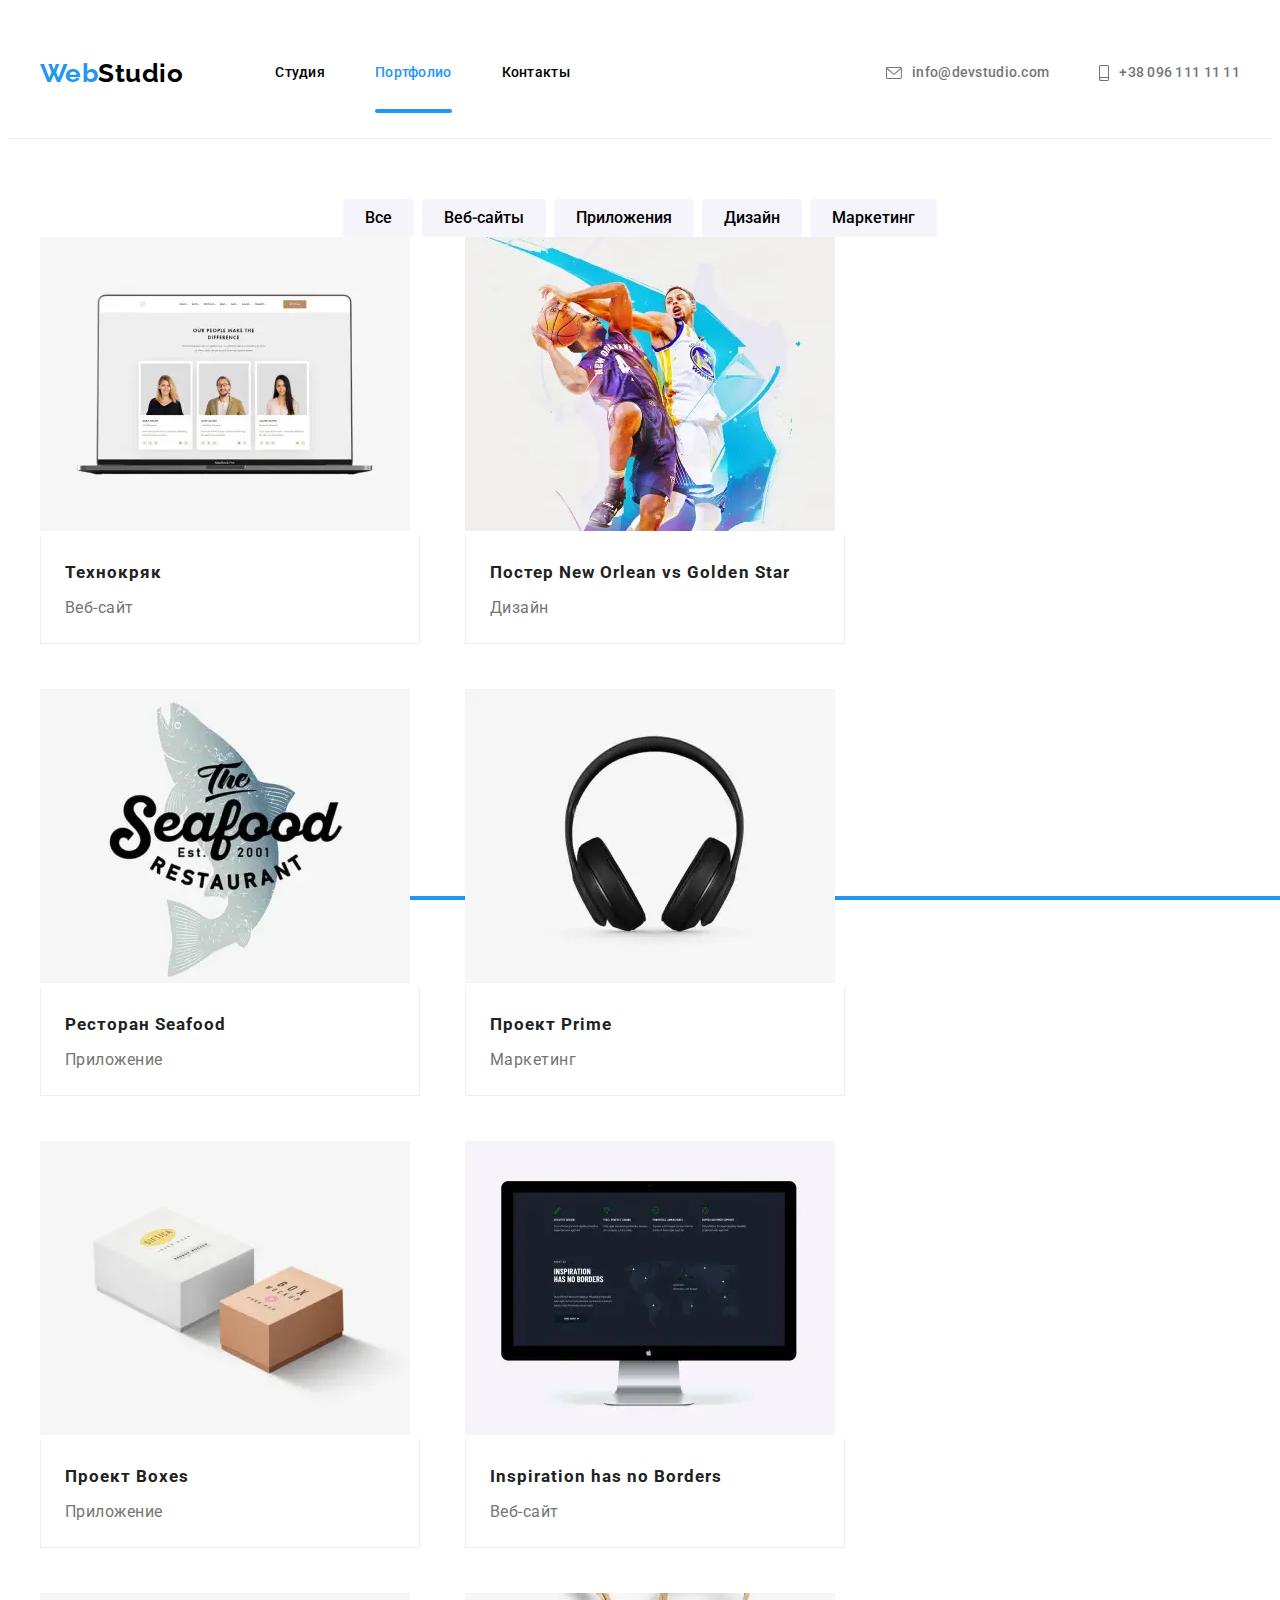
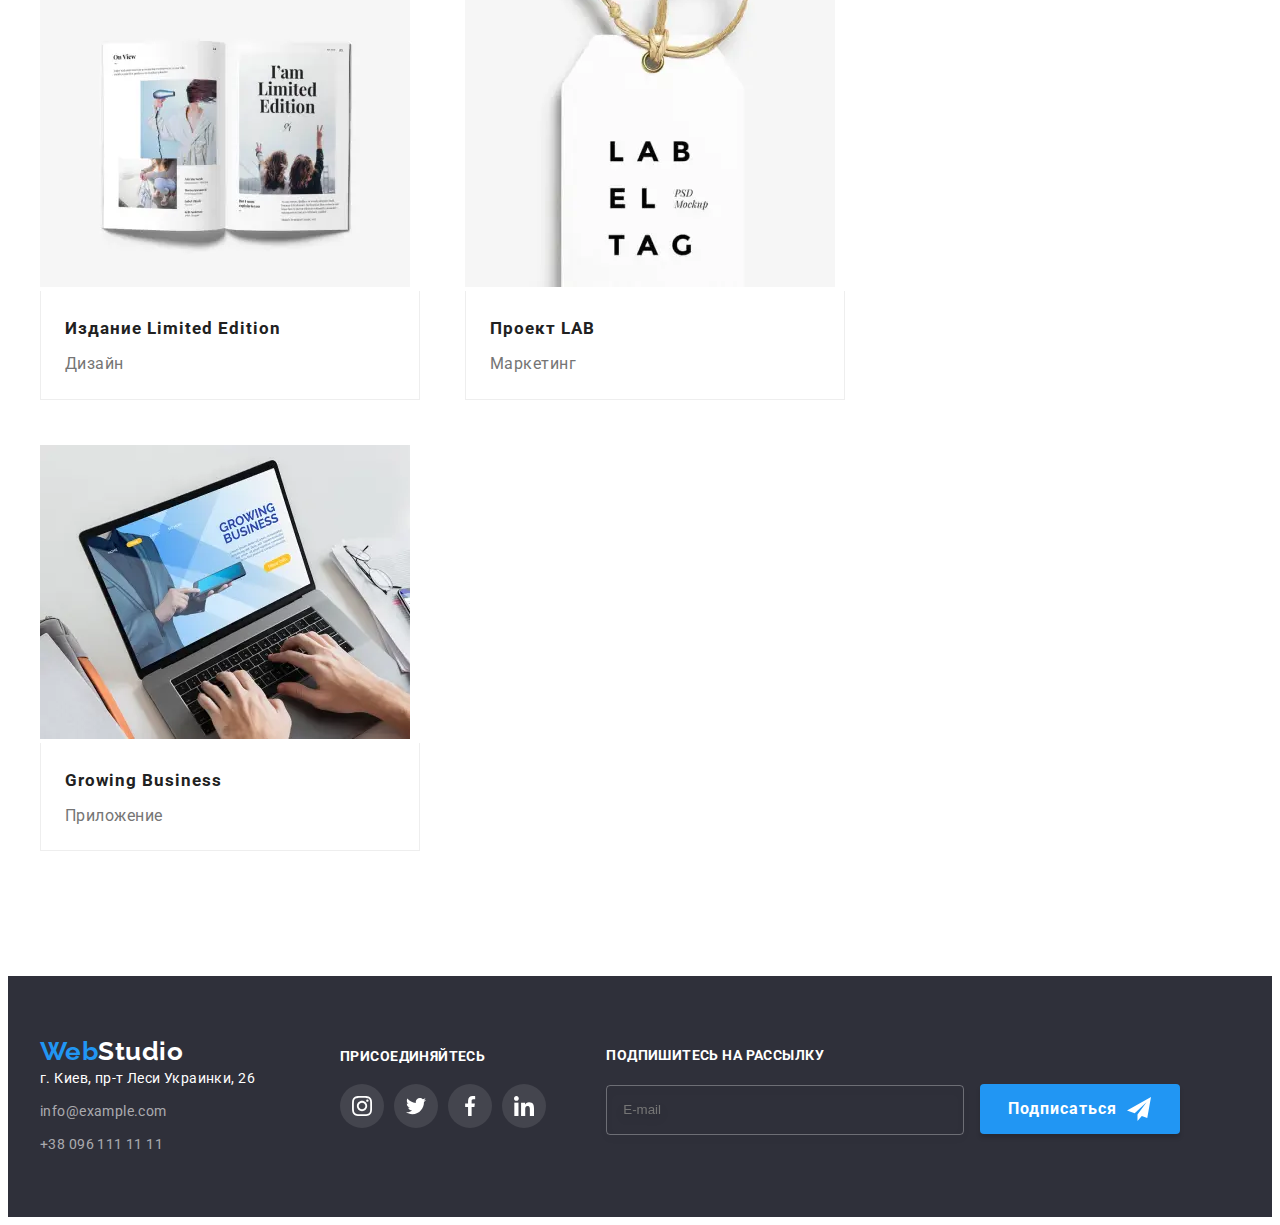
==== commit 49608e2a: "section2portfolio" ====
--- a/portfolio.html
+++ b/portfolio.html
@@ -35,10 +35,58 @@
                     </svg>+38 096 111 11 11</a></li>
         </ul>
         </nav>
+        <button type="button" class="burger-btn" data-menu-open>
+            <svg class="burger-btn__icon" width="40" height="40">
+                <use class="icon-burger" href="./img/symbol-defs.svg#icon-burger "></use>
+        
+            </svg>
+        </button>
+        </div>
+        <div class="mobile-menu" data-menu>
+            <div class="container mobile-menu__container">
+                <button type="button" class="close-btn mobile-menu__close-button" data-menu-close>
+                    <svg class="close-icon mobile-menu__close-icon" width="40" height="40">
+                        <use class="icon-cross" href="./img/symbol-defs.svg#icon-close"></use>
+                    </svg>
+                </button>
+                <ul class="nav-menu list">
+                    <li class="nav-menu__item">
+                        <a href="./index.html" class="nav-menu__link link">Студия</a>
+                    </li>
+                    <li class="nav-menu__item">
+                        <a href="./portfolio.html" class="nav-menu__link link">Портфолио</a>
+                    </li>
+                    <li class="nav-menu__item">
+                        <a href="" class="nav-menu__link link">Контакты</a>
+                    </li>
+                </ul>
+                <ul class="nav-address list">
+                    <li class="nav-address__tel">
+                        <a href="tel:+380961111111" class="nav-address__tel-link link">+38 096 111 11 11</a>
+                    </li>
+                    <li class="nav-address__mail">
+                        <a href="mailto:info@devstudio.com" class="nav-address__mail-link link">info@devstudio.com</a>
+                    </li>
+                </ul>
+                <ul class="nav-social list">
+                    <li class="nav-social__item">
+                        <a href="" class="nav-social__link link">Instagram</a>
+                    </li>
+                    <li class="nav-social__item">
+                        <a href="" class="nav-social__link link">Twitter</a>
+                    </li>
+                    <li class="nav-social__item">
+                        <a href="" class="nav-social__link link">Facebook</a>
+                    </li>
+                    <li class="nav-social__item">
+                        <a href="" class="nav-social__link link">LinkedIn</a>
+                    </li>
+                </ul>
+            </div>
         </div>
     </header>
     <main>
-        <section class="button section">
+        <section class="button-portfolio section">
             <div class="container filter-container">
             <ul class="filter">
                 <li class="filter__item">
@@ -57,9 +105,30 @@
                 <li class="images">
                    <a href="" class="images__link">
                     <div class="images__description-top">
-                    <img src="./img/texnokryak.jpg" alt=""
-                     width="370"
-                     height="294"/>
+                    <picture>
+                        <source 
+                        srcset="./img/portfolio/desktop/tehno1.webp 1x, ./img/portfolio/desktop/tehno1@2x.webp 2x" 
+                        media="(min-width:1200px)" type="image/webp" />
+                        <source 
+                        srcset="./img/portfolio/desktop/tehno1.jpg 1x, ./img/portfolio/desktop/tehno1@2x.jpg 2x"
+                        media="(min-width:1200px)" type="image/webp" />
+                        <source 
+                        srcset="./img/portfolio/tablet/tehno1.webp 1x, ./img/portfolio/tablet/tehno1@2x.webp 2x"
+                        media="(min-width:768px)" type="image/webp" />
+                        <source 
+                        srcset="./img/portfolio/tablet/tehno1.jpg 1x, ./img/portfolio/tablet/tehno1@2x.jpg 2x"
+                        media="(min-width:768px)" type="image/webp" />
+                        <source 
+                        srcset="./img/portfolio/mobile/tehno1.webp 1x, ./img/portfolio/mobile/tehno1@2x.webp 2x"
+                        media="(max-width:767px)" type="image/webp" />
+                        <source 
+                        srcset="./img/portfolio/mobile/tehno1.jpg 1x, ./img/portfolio/mobile/tehno1@2x.jpg 2x" 
+                        media="(max-width:767px)"
+                        type="image/webp" />
+                        
+                        <img src="./img/portfolio/mobile/tehno1.jpg" alt="" />
+                    </picture>
+                    
                      <p class="images__item-description">Технокряк это современная площадка распространения коронавируса. Компании используют эту платформу для цифрового
                     шпионажа и атак на защищённые сервера конкурентов.</p>
                     </div>
@@ -72,9 +141,29 @@
                 <li class="images">
                     <a href="" class="images__link">
                     <div class="images__description-top">
-                    <img src="./img/poster.jpg" alt=""
-                    width="370"
-                    height="294"/>
+                    <picture>
+                        <source 
+                        srcset="./img/portfolio/desktop/poster2.webp 1x, ./img/portfolio/desktop/poster2@2x.webp 2x"
+                        media="(min-width:1200px)" type="image/webp" />
+                        <source 
+                        srcset="./img/portfolio/desktop/poster2.jpg 1x, ./img/portfolio/desktop/poster2@2x.jpg 2x"
+                        media="(min-width:1200px)" type="image/webp" />
+                        <source 
+                        srcset="./img/portfolio/tablet/poster2.webp 1x, ./img/portfolio/tablet/poster2@2x.webp 2x"
+                        media="(min-width:768px)" type="image/webp" />
+                        <source 
+                        srcset="./img/portfolio/tablet/poster2.jpg 1x, ./img/portfolio/tablet/poster2@2x.jpg 2x"
+                        media="(min-width:768px)" type="image/webp" />
+                        <source 
+                        srcset="./img/portfolio/mobile/poster2.webp 1x, ./img/portfolio/mobile/poster2@2x.webp 2x"
+                        media="(max-width:767px)" type="image/webp" />
+                        <source 
+                        srcset="./img/portfolio/mobile/poster2.jpg 1x, ./img/portfolio/mobile/poster2@2x.jpg 2x"
+                        media="(max-width:767px)" type="image/webp" />
+                    
+                        <img src="./img/portfolio/mobile/poster2.jpg" alt="" />
+                    </picture>
+                 
                     <p class="images__item-description">Технокряк это современная площадка распространения коронавируса. Компании
                         используют эту платформу для цифрового
                         шпионажа и атак на защищённые сервера конкурентов.</p>
@@ -88,9 +177,29 @@
                 <li class="images">
                     <a href="" class="images__link">
                     <div class="images__description-top">
-                    <img src="./img/restoran.jpg" alt=""
-                    width="370"
-                    height="294"/>
+                    <picture>
+                        <source 
+                        srcset="./img/portfolio/desktop/restoran3.webp 1x, ./img/portfolio/desktop/restoran3@2x.webp 2x"
+                        media="(min-width:1200px)" type="image/webp" />
+                        <source 
+                        srcset="./img/portfolio/desktop/restoran3.jpg 1x, ./img/portfolio/desktop/restoran3@2x.jpg 2x"
+                        media="(min-width:1200px)" type="image/webp" />
+                        <source 
+                        srcset="./img/portfolio/tablet/restoran3.webp 1x, ./img/portfolio/tablet/restoran3@2x.webp 2x"
+                        media="(min-width:768px)" type="image/webp" />
+                        <source 
+                        srcset="./img/portfolio/tablet/restoran3.jpg 1x, ./img/portfolio/tablet/restoran3@2x.jpg 2x"
+                        media="(min-width:768px)" type="image/webp" />
+                        <source 
+                        srcset="./img/portfolio/mobile/restoran3.webp 1x, ./img/portfolio/mobile/restoran3@2x.webp 2x"
+                        media="(max-width:767px)" type="image/webp" />
+                        <source 
+                        srcset="./img/portfolio/mobile/restoran3.jpg 1x, ./img/portfolio/mobile/restoran3@2x.jpg 2x"
+                        media="(max-width:767px)" type="image/webp" />
+                    
+                        <img src="./img/portfolio/mobile/restoran3.jpg" alt="" />
+                    </picture>
+
                     <p class="images__item-description">Технокряк это современная площадка распространения коронавируса. Компании
                         используют эту платформу для цифрового
                         шпионажа и атак на защищённые сервера конкурентов.</p>
@@ -104,9 +213,30 @@
                 <li class="images">
                     <a href="" class="images__link">
                     <div class="images__description-top">
-                    <img src="./img/proektprime.jpg" alt=""
-                    width="370"
-                    height="294"/>
+                    <picture>
+                        <source 
+                        srcset="./img/portfolio/desktop/project4.webp 1x, ./img/portfolio/desktop/project4@2x.webp 2x"
+                        media="(min-width:1200px)" type="image/webp" />
+                        <source 
+                        srcset="./img/portfolio/desktop/project4.jpg 1x, ./img/portfolio/desktop/project4@2x.jpg 2x"
+                        media="(min-width:1200px)" type="image/webp" />
+                        <source 
+                        srcset="./img/portfolio/tablet/project4.webp 1x, ./img/portfolio/tablet/project4@2x.webp 2x"
+                        media="(min-width:768px)" type="image/webp" />
+                        <source 
+                        srcset="./img/portfolio/tablet/project4.jpg 1x, ./img/portfolio/tablet/project4@2x.jpg 2x"
+                        media="(min-width:768px)" type="image/webp" />
+                        <source 
+                        srcset="./img/portfolio/mobile/project4.webp 1x, ./img/portfolio/mobile/project4@2x.webp 2x"
+                        media="(max-width:767px)" type="image/webp" />
+                        <source 
+                        srcset="./img/portfolio/mobile/project4.jpg 1x, ./img/portfolio/mobile/project4@2x.jpg 2x"
+                        media="(max-width:767px)" type="image/webp" />
+                    
+                        <img src="./img/portfolio/mobile/project4.jpg" alt="" />
+                    </picture>
+
+
                     <p class="images__item-description">Технокряк это современная площадка распространения коронавируса. Компании
                         используют эту платформу для цифрового
                         шпионажа и атак на защищённые сервера конкурентов.</p>
@@ -120,9 +250,28 @@
                 <li class="images">
                     <a href="" class="images__link">
                     <div class="images__description-top">
-                    <img src="./img/proektboxes.jpg" alt=""
-                    width="370"
-                    height="294"/>
+                    <picture>
+                        <source 
+                        srcset="./img/portfolio/desktop/boxes5.webp 1x, ./img/portfolio/desktop/boxes5@2x.webp 2x"
+                        media="(min-width:1200px)" type="image/webp" />
+                        <source 
+                        srcset="./img/portfolio/desktop/boxes5.jpg 1x, ./img/portfolio/desktop/boxes5@2x.jpg 2x"
+                        media="(min-width:1200px)" type="image/webp" />
+                        <source 
+                        srcset="./img/portfolio/tablet/boxes5.webp 1x, ./img/portfolio/tablet/boxes5@2x.webp 2x"
+                        media="(min-width:768px)" type="image/webp" />
+                        <source 
+                        srcset="./img/portfolio/tablet/boxes5.jpg 1x, ./img/portfolio/tablet/boxes5@2x.jpg 2x"
+                        media="(min-width:768px)" type="image/webp" />
+                        <source 
+                        srcset="./img/portfolio/mobile/boxes5.webp 1x, ./img/portfolio/mobile/boxes5@2x.webp 2x"
+                        media="(max-width:767px)" type="image/webp" />
+                        <source 
+                        srcset="./img/portfolio/mobile/boxes5.jpg 1x, ./img/portfolio/mobile/boxes5@2x.jpg 2x"
+                        media="(max-width:767px)" type="image/webp" />
+                    
+                        <img src="./img/portfolio/mobile/boxes5.jpg" alt="" />
+                    </picture>
                     <p class="images__item-description">Технокряк это современная площадка распространения коронавируса. Компании
                         используют эту платформу для цифрового
                         шпионажа и атак на защищённые сервера конкурентов.</p>
@@ -136,9 +285,29 @@
                 <li class="images">
                     <a href="" class="images__link">
                     <div class="images__description-top">
-                    <img src="./img/borders.jpg" alt=""
-                    width="370"
-                    height="294"/>
+                    <picture>
+                        <source 
+                        srcset="./img/portfolio/desktop/borders6.webp 1x, ./img/portfolio/desktop/borders6@2x.webp 2x"
+                        media="(min-width:1200px)" type="image/webp" />
+                        <source 
+                        srcset="./img/portfolio/desktop/borders6.jpg 1x, ./img/portfolio/desktop/borders6@2x.jpg 2x"
+                        media="(min-width:1200px)" type="image/webp" />
+                        <source 
+                        srcset="./img/portfolio/tablet/borders6.webp 1x, ./img/portfolio/tablet/borders6@2x.webp 2x"
+                        media="(min-width:768px)" type="image/webp" />
+                        <source 
+                        srcset="./img/portfolio/tablet/borders6.jpg 1x, ./img/portfolio/tablet/borders6@2x.jpg 2x"
+                        media="(min-width:768px)" type="image/webp" />
+                        <source 
+                        srcset="./img/portfolio/mobile/borders6.webp 1x, ./img/portfolio/mobile/borders6@2x.webp 2x"
+                        media="(max-width:767px)" type="image/webp" />
+                        <source 
+                        srcset="./img/portfolio/mobile/borders6.jpg 1x, ./img/portfolio/mobile/borders6@2x.jpg 2x"
+                        media="(max-width:767px)" type="image/webp" />
+                    
+                        <img src="./img/portfolio/mobile/borders6.jpg" alt="" />
+                    </picture>
+             
                     <p class="images__item-description">Технокряк это современная площадка распространения коронавируса. Компании
                         используют эту платформу для цифрового
                         шпионажа и атак на защищённые сервера конкурентов.</p>
@@ -152,9 +321,29 @@
                 <li class="images">
                     <a href="" class="images__link">
                     <div class="images__description-top">
-                    <img src="./img/izdanie.jpg" alt=""
-                    width="370"
-                    height="294"/>
+                    <picture>
+                        <source 
+                        srcset="./img/portfolio/desktop/edition7.webp 1x, ./img/portfolio/desktop/edition7@2x.webp 2x"
+                        media="(min-width:1200px)" type="image/webp" />
+                        <source 
+                        srcset="./img/portfolio/desktop/edition7.jpg 1x, ./img/portfolio/desktop/edition7@2x.jpg 2x"
+                        media="(min-width:1200px)" type="image/webp" />
+                        <source 
+                        srcset="./img/portfolio/tablet/edition7.webp 1x, ./img/portfolio/tablet/edition7@2x.webp 2x"
+                        media="(min-width:768px)" type="image/webp" />
+                        <source 
+                        srcset="./img/portfolio/tablet/edition7.jpg 1x, ./img/portfolio/tablet/edition7@2x.jpg 2x"
+                        media="(min-width:768px)" type="image/webp" />
+                        <source 
+                        srcset="./img/portfolio/mobile/edition7.webp 1x, ./img/portfolio/mobile/edition7@2x.webp 2x"
+                        media="(max-width:767px)" type="image/webp" />
+                        <source 
+                        srcset="./img/portfolio/mobile/edition7.jpg 1x, ./img/portfolio/mobile/edition7@2x.jpg 2x"
+                        media="(max-width:767px)" type="image/webp" />
+                    
+                        <img src="./img/portfolio/mobile/edition7.jpg" alt="" />
+                    </picture>
+              
                     <p class="images__item-description">Технокряк это современная площадка распространения коронавируса. Компании
                         используют эту платформу для цифрового
                         шпионажа и атак на защищённые сервера конкурентов.</p>
@@ -168,9 +357,29 @@
                 <li class="images">
                     <a href="" class="images__link">
                     <div class="images__description-top">
-                    <img src="./img/lab.jpg" alt=""
-                    width="370"
-                    height="294"/>
+                    <picture>
+                        <source 
+                        srcset="./img/portfolio/desktop/lab8.webp 1x, ./img/portfolio/desktop/lab8@2x.webp 2x"
+                        media="(min-width:1200px)" type="image/webp" />
+                        <source 
+                        srcset="./img/portfolio/desktop/lab8.jpg 1x, ./img/portfolio/desktop/lab8@2x.jpg 2x"
+                        media="(min-width:1200px)" type="image/webp" />
+                        <source 
+                        srcset="./img/portfolio/tablet/lab8.webp 1x, ./img/portfolio/tablet/lab8@2x.webp 2x"
+                        media="(min-width:768px)" type="image/webp" />
+                        <source 
+                        srcset="./img/portfolio/tablet/lab8.jpg 1x, ./img/portfolio/tablet/lab8@2x.jpg 2x" 
+                        media="(min-width:768px)" type="image/webp" />
+                        <source 
+                        srcset="./img/portfolio/mobile/lab8.webp 1x, ./img/portfolio/mobile/lab8@2x.webp 2x"
+                        media="(max-width:767px)" type="image/webp" />
+                        <source 
+                        srcset="./img/portfolio/mobile/lab8.jpg 1x, ./img/portfolio/mobile/lab8@2x.jpg 2x" 
+                        media="(max-width:767px)" type="image/webp" />
+                    
+                        <img src="./img/portfolio/mobile/lab8.jpg" alt="" />
+                    </picture>
+                  
                     <p class="images__item-description">Технокряк это современная площадка распространения коронавируса. Компании
                     используют эту платформу для цифрового
                     шпионажа и атак на защищённые сервера конкурентов.</p>
@@ -184,9 +393,29 @@
                 <li class="images">
                     <a href="" class="images__link">
                     <div class="images__description-top">
-                    <img src="./img/bisness.jpg" alt=""
-                    width="370"
-                    height="294"/>
+                    <picture>
+                        <source 
+                        srcset="./img/portfolio/desktop/grovin9.webp 1x, ./img/portfolio/desktop/grovin9@2x.webp 2x"
+                        media="(min-width:1200px)" type="image/webp" />
+                        <source 
+                        srcset="./img/portfolio/desktop/grovin9.jpg 1x, ./img/portfolio/desktop/grovin9@2x.jpg 2x"
+                        media="(min-width:1200px)" type="image/webp" />
+                        <source 
+                        srcset="./img/portfolio/tablet/grovin9.webp 1x, ./img/portfolio/tablet/grovin9@2x.webp 2x"
+                        media="(min-width:768px)" type="image/webp" />
+                        <source 
+                        srcset="./img/portfolio/tablet/grovin9.jpg 1x, ./img/portfolio/tablet/grovin9@2x.jpg 2x"
+                        media="(min-width:768px)" type="image/webp" />
+                        <source 
+                        srcset="./img/portfolio/mobile/grovin9.webp 1x, ./img/portfolio/mobile/grovin9@2x.webp 2x"
+                        media="(max-width:767px)" type="image/webp" />
+                        <source 
+                        srcset="./img/portfolio/mobile/grovin9.jpg 1x, ./img/portfolio/mobile/grovin9@2x.jpg 2x"
+                        media="(max-width:767px)" type="image/webp" />
+                    
+                        <img src="./img/portfolio/mobile/grovin9.jpg" alt="" />
+                    </picture>
+                   
                     <p class="images__item-description">Технокряк это современная площадка распространения коронавируса. Компании
                         используют эту платформу для цифрового
                         шпионажа и атак на защищённые сервера конкурентов.</p>
--- a/css/main.min.css
+++ b/css/main.min.css
@@ -1,2 +1,2 @@
-:root{--main-font-family: "Roboto", sans-serif;--secondary-fond-family: "Raleway", sans-serif;--navigation-color: #2196f3;--btn-tittle: #ffffff;--backgraund-section: #2f303a;--secondary-text-color: #757575;--btn-main-color-text: #000000;--main-footer-contacts: rgba(255, 255, 255, 0.6);--btn-background: #188ce8}.visually-hidden{position:absolute;width:1px;height:1px;margin:-1px;border:0;padding:0;white-space:nowrap;clip-path:inset(100%);clip:rect(0 0 0 0);overflow:hidden}body{font-family:var(--main-font-family);color:var(--btn-main-color-text)}h1,h2,h3,h4,h5,h6,p,ul,li{padding:0;margin:0}@media screen and (min-width: 1200px){.section{padding-bottom:94px;padding-top:94px}}.container{width:100%;padding-left:15px;padding-right:15px}@media screen and (min-width: 480px){.container{width:480px;margin:0 auto}}@media screen and (min-width: 768px){.container{width:768px}}@media screen and (min-width: 1200px){.container{width:1200px}}.header{font-family:var(--secondary-fond-family);font-style:normal;font-weight:700;line-height:1.19;letter-spacing:0.03em}.header-container{display:flex;justify-content:space-between;align-items:center;padding-top:16px;padding-bottom:16px;margin:0 auto}.logo-blue{color:var(--navigation-color);text-decoration:none;font-size:26px}.logo{color:var(--btn-main-color-text);text-decoration:none;font-size:26px}@media screen and (max-width: 767px){.header-container{display:flex}.navheader,.contacts{display:none}}@media screen and (min-width: 768px){.nav{font-style:normal;font-weight:700;line-height:1.19;letter-spacing:0.03em;display:flex;align-items:center;justify-content:space-between}.navheader{display:flex;margin-left:92px;list-style:none;border-style:none}.navheader .navheader__item{margin-right:50px}.header-container{padding-top:21px;padding-bottom:21px}.images,.adress-list{list-style:none;border-style:none}.navheader__navigation,.contacts__contact{font-family:var(--main-font-family);font-weight:500;font-size:14px;line-height:1.14;letter-spacing:0.02em;text-decoration:none}.navheader__header-page{display:block;padding-bottom:32px;padding-top:32px;position:relative;transition-property:color;transition-duration:250ms;transition-timing-function:cubic-bezier(0.4, 0, 0.2, 1)}.navheader a:hover::after,.current::after{content:"";width:100%;height:4px;background-color:#2196f3;display:block;position:absolute;bottom:0;border-radius:2px}.navheader a:hover,.navheader a:focus{color:var(--navigation-color)}.navheader__navigation{color:var(--btn-main-color-text)}.contacts .contacts__item-contact{display:block;margin-right:50px}.contacts__item-contact a{display:flex;align-items:center;padding-top:32px;padding-bottom:32px}.contacts{margin-left:auto}.contacts .contacts__item-contact+.contacts__item-contact{margin-right:0}.contacts__item-contact .contacts__contact{color:var(--secondary-text-color);fill:var(--secondary-text-color);transition-property:color;transition-duration:250ms;transition-timing-function:cubic-bezier(0.4, 0, 0.2, 1)}.contacts__contact:hover,.contacts__contact:focus{color:var(--navigation-color);fill:#2196f3}.header .current{color:var(--navigation-color)}.header{justify-content:center;width:100%;margin-right:auto;margin-left:auto;border-bottom:1px solid #ececec}.contacts__item-contact .contacts__contact{display:flex;align-items:center}.contacts__mail-icon{width:16px;height:12px;margin-right:10px}.contacts__tel-icon{width:10px;height:16px;margin-right:10px}}@media screen and (min-width: 1200px){.navheader{display:flex;list-style:none;border-style:none}.navheader .navheader__item{margin-right:50px}.navheader__item{position:relative}.header-container{display:flex;padding-top:25px;padding-bottom:25px}.contacts{display:flex;list-style:none;border-style:none}.contacts__item-contact{margin-right:30px;margin-bottom:0px}}.burger-btn{display:inline-flex;background-color:transparent;border:none;padding:0;line-height:0;fill:currentColor;transition:fill 250ms cubic-bezier(0.4, 0, 0.2, 1)}.burger-btn:hover{fill:var(--navigation-color);cursor:pointer}.mobile-menu{position:fixed;z-index:100;top:0;left:0;width:100vw;height:100vh;background-color:#ffffff;opacity:0;visibility:hidden;pointer-events:none;transition:opacity 250ms cubic-bezier(0.4, 0, 0.2, 1),visibility 205ms cubic-bezier(0.4, 0, 0.2, 1)}.mobile-menu__container{height:100vh;display:flex;flex-direction:column;justify-content:space-between;position:relative;padding-top:48px;padding-left:25px}.mobile-menu__close-button{position:absolute;top:10px;right:0px;fill:currentColor;transition:fill 250ms cubic-bezier(0.4, 0, 0.2, 1)}.mobile-menu__close-button:hover{fill:var(--navigation-color);cursor:pointer}.mobile-menu.is-open{opacity:1;visibility:visible;pointer-events:auto}.close-btn{position:absolute;background-color:unset;border:unset;padding:unset;line-height:0;width:40px;height:40px}.list{font-family:'Roboto';font-style:normal;font-weight:500;font-size:40px;line-height:47px;text-align:center;letter-spacing:0.02em;color:#2196F3;list-style:none}.nav-menu__item{list-style:none;border-style:none}.link{text-decoration:none}@media screen and (min-width: 768px){.burger-btn{display:none}}.title{background-color:#c4c4c4;background-image:linear-gradient(rgba(47,48,58,0.4), rgba(47,48,58,0.4)),url(../../img/studio/mobile/hero-img.jpg);background-size:cover;text-align:center}@media (min-device-pixel-ratio: 2), (min-resolution: 192dpi), (min-resolution: 2dppx){.title{background-image:linear-gradient(rgba(47,48,58,0.4), rgba(47,48,58,0.4)),url(../../img/studio/mobile/hero-img@2x.jpg)}}.title-section{width:100%;padding-top:118px;padding-bottom:118px}.title__first{margin-bottom:30px;font-weight:900;font-size:26px;line-height:1.62;text-align:center;letter-spacing:0.06em;text-transform:uppercase;color:var(--btn-tittle);font-family:var(--main-font-family)}@media screen and (min-width: 768px) and (min-device-pixel-ratio: 1), screen and (min-width: 768px) and (min-resolution: 96dpi), screen and (min-width: 768px) and (min-resolution: 1dppx){.title{background-image:linear-gradient(rgba(47,48,58,0.4), rgba(47,48,58,0.4)),url(../../img/studio/tablet/hero-img.jpg)}}@media screen and (min-width: 768px) and (min-device-pixel-ratio: 2), screen and (min-width: 768px) and (min-resolution: 192dpi), screen and (min-width: 768px) and (min-resolution: 2dppx){.title{background-image:linear-gradient(rgba(47,48,58,0.4), rgba(47,48,58,0.4)),url(../../img/studio/tablet/hero-img@2x.jpg)}}@media screen and (min-width: 1200px){.title-section{padding-top:200px;padding-bottom:200px}.title__first{margin-bottom:30px;font-weight:900;font-size:44px;line-height:1.36}}@media screen and (min-width: 1200px) and (min-device-pixel-ratio: 1), screen and (min-width: 1200px) and (min-resolution: 96dpi), screen and (min-width: 1200px) and (min-resolution: 1dppx){.title{background-image:linear-gradient(rgba(47,48,58,0.4), rgba(47,48,58,0.4)),url(../../img/studio/desktop/hero-Img.jpg)}}@media screen and (min-width: 1200px) and (min-device-pixel-ratio: 2), screen and (min-width: 1200px) and (min-resolution: 192dpi), screen and (min-width: 1200px) and (min-resolution: 2dppx){.title{background-image:linear-gradient(rgba(47,48,58,0.4), rgba(47,48,58,0.4)),url(../../img/studio/desktop/hero-Img@2x.jpg)}}.btn{font-family:var(--main-font-family);font-style:normal;font-weight:700;font-size:16px;line-height:1.87;letter-spacing:0.06em;border-style:none;border-radius:4px;padding:10px 32px;color:var(--btn-tittle);box-shadow:0px 4px 4px rgba(0,0,0,0.15);background:#2196f3;cursor:pointer;border:1px}.btn:hover,.btn:focus{box-shadow:0px 4px 4px rgba(0,0,0,0.15);border-radius:4px;background:var(--btn-background)}.backdrop{position:fixed;left:0px;top:0px;right:0;bottom:0;opacity:1;z-index:100;transition-duration:250ms;transition-timing-function:cubic-bezier(0.4, 0, 0.2, 1);background:rgba(0,0,0,0.2)}.backdrop.is-hidden{opacity:0;visibility:hidden;pointer-events:none}.modal{position:absolute;top:50%;left:50%;transform:translate(-50%, -50%);width:528px;height:580px;background:#FFFFFF;padding:40px}.modal__close-btn{display:flex;position:absolute;justify-content:center;align-items:center;width:40px;height:40px;top:8px;right:8px;border-radius:50%;background:#FFFFFF;cursor:pointer;border:1px solid rgba(0,0,0,0.1);transition:fill 250ms cubic-bezier(0.4, 0, 0.2, 1)}.modal__close-btn:focus,.modal__close-btn:active,.modal__close-btn:hover{fill:var(--navigation-color)}.modal-form a{font-family:var(--main-font-family);font-style:normal;font-weight:400;font-size:14px;line-height:1.71;letter-spacing:0.03em;text-decoration-line:underline;color:var(--navigation-color)}.modal-form__title{font-family:var(--main-font-family);font-style:normal;font-weight:700;font-size:20px;line-height:23px;text-align:center;letter-spacing:0.03em;color:#212121;margin-bottom:15px}.modal-form__field{display:block;text-align:left;font-family:var(--main-font-family);font-style:normal;font-weight:400;font-size:12px;line-height:14px;letter-spacing:0.01em;color:#757575}.modal-form__field:not(:last-child){margin-bottom:10px}.modal-form__input{width:100%;height:40px;border:1px solid rgba(33,33,33,0.2);box-sizing:border-box;border-radius:4px;padding-left:42px;cursor:pointer;transition:border-color 250ms cubic-bezier(0.4, 0, 0.2, 1),outline 250ms cubic-bezier(0.4, 0, 0.2, 1),fill 250ms cubic-bezier(0.4, 0, 0.2, 1)}.modal-form__input:focus,.modal-form__input:hover{outline:none;border-color:var(--navigation-color);cursor:pointer;fill:var(--navigation-color)}.container-icon{display:block;position:relative;margin-top:5px}.container-icon:hover{outline:none;border-color:var(--navigation-color);cursor:pointer;fill:var(--navigation-color)}.modal-form__input-icon{width:12px;height:12px;position:absolute;top:50%;left:10px;transform:translateY(-50%);transition-duration:250ms;transition-timing-function:cubic-bezier(0.4, 0, 0.2, 1)}.modal-form__input:focus+.modal-form__input-icon{fill:var(--navigation-color)}.modal-form__message{width:100%;height:120px;border:1px solid rgba(33,33,33,0.2);border-radius:4px;resize:none;padding:12px 16px;outline:none;margin-top:5px;transition-duration:250ms;transition-timing-function:cubic-bezier(0.4, 0, 0.2, 1)}.modal-form__message:focus{border-color:var(--navigation-color)}.modal-form__message::placeholder{font-family:var(--main-font-family);font-style:normal;font-weight:400;font-size:14px;line-height:16px;letter-spacing:0.01em;color:rgba(117,117,117,0.5)}.modal-form__checkbox-policy{display:flex;align-items:center;font-family:var(--main-font-family);font-style:normal;font-size:14px;line-height:1.71;letter-spacing:0.03em;color:var(--secondary-text-color)}.modal-form__checkbox-policy::before{content:"";display:inline-block;width:16px;height:15px;border:2px solid #212121;border-radius:2px;cursor:pointer;margin-right:10px;margin-left:13px;vertical-align:middle;transition-duration:250ms;transition-timing-function:cubic-bezier(0.4, 0, 0.2, 1)}.modal-form__checkbox:checked+.modal-form__checkbox-policy::before{background-color:#2196F3;border:2px solid #2196F3;border-radius:2px;background-image:url("../img/icon-checkbox.svg");background-position:center;outline:2px solid #2196f3}.modal-form__btn{width:200px;min-height:50px;background:#2196F3;box-shadow:0px 4px 4px rgba(0,0,0,0.15);border-radius:4px;margin:30px auto 0 auto;border:none;font-weight:bold;font-size:16px;line-height:30px;text-align:center;letter-spacing:0.06em;color:#FFFFFF;transition-duration:250ms;transition-timing-function:cubic-bezier(0.4, 0, 0.2, 1)}.modal-form__btn:hover,.modal-form__btn:focus{cursor:pointer;background:#188CE8;box-shadow:0px 4px 4px rgba(0,0,0,0.15);border-radius:4px}@media screen and (min-width: 768px){.modal{width:450px}}@media screen and (min-width: 1200px){.modal{width:528px}}.advantages{list-style:none}.advantages__h3-list-title{margin-bottom:10px;font-weight:700;font-size:14px;line-height:1.14;text-align:center;text-transform:uppercase}.advantages__p-list-title{font-size:14px;line-height:1.71;color:var(--secondary-text-color)}.advantages__desc-icon{width:70px;height:70px}.advantages__deck-title{display:flex;align-items:center;justify-content:center;margin-bottom:30px;border-radius:4px;height:120px;background:#f5f4fa;border-radius:4px}@media screen and (min-width: 768px){.advantages{display:flex;flex-wrap:wrap;margin-left:-30px;margin-top:-30px}.advantages__title{flex-basis:calc((100% - 60px) / 2);margin-bottom:unset;margin-left:30px;margin-top:30px}.advantages__h3-list-title{text-align:unset}}@media screen and (min-width: 1200px){.advantages{margin-top:-30px;margin-left:-30px}.advantages__title{margin-bottom:unset;flex-basis:calc((100% - 120px) / 4);margin-top:30px;margin-left:30px}.advantages__h3-list-title{text-align:unset}}.list-desc{padding-top:60px;padding-bottom:60px}@media screen and (max-width: 1199px){.list-busy{display:none}}@media screen and (min-width: 1200px){.list-busy{padding-bottom:94px}.list-busy__h2-title{font-weight:700;font-size:36px;line-height:1.16;text-align:center;margin-bottom:50px}.busy{display:flex;margin-top:-30px;margin-left:-30px}.busy__title{position:relative;width:370px;height:294px}.busy__list-title-img{flex-basis:calc((100% - 90px) / 3);margin-top:30px;margin-left:30px;position:relative;list-style:none}.busy__text{font-weight:700;font-size:14px;line-height:1.143;position:absolute;padding-top:27px;padding-bottom:27px;bottom:0;left:0;width:370px;height:70px;text-align:center;background:rgba(47,48,58,0.8);text-transform:uppercase;color:#ffffff}}.list-imgs__h2-title{font-family:var(--main-font-family);font-style:normal;font-weight:700;font-size:28px;line-height:1.18;letter-spacing:0.03em;text-align:center;margin-bottom:30px;padding-top:60px}.team__h3-name{font-family:var(--main-font-family);font-style:normal;font-weight:500;font-size:16px;line-height:1.19;text-align:center;letter-spacing:0.03em;margin-bottom:10px;color:#212121}.team__p-name{margin-top:10px;margin-bottom:16px;font-style:normal;font-weight:400;font-size:16px;line-height:1.19;text-align:center;letter-spacing:0.03em;color:var(--secondary-text-color)}.list-imgs{background:#f5f4fa}.team__list-title-imgs{background-color:#fff;box-shadow:0px 1px 3px rgba(0,0,0,0.12),0px 1px 1px rgba(0,0,0,0.14),0px 2px 1px rgba(0,0,0,0.2);border-radius:0px 0px 4px 4px}.team__info{display:block;padding-top:30px;padding-bottom:24px;text-align:center}.img-ourteam{width:100%;height:100%}@media screen and (max-width: 767px){.team__list-title-imgs:not(:last-child){margin-bottom:30px}}@media screen and (min-width: 768px){.team{display:flex;flex-wrap:wrap;margin-top:-30px;margin-left:-30px;list-style:none;justify-content:center;align-items:center}.team__list-title-imgs{margin-top:30px;margin-left:30px}.img-ourteam{width:unset;height:unset}}@media screen and (min-width: 1200px){.team{display:flex;margin-top:-30px;margin-left:-30px;justify-content:center;align-items:center}.team__list-title-imgs{flex-basis:calc((100% - 120px) / 4);margin-top:30px;margin-left:30px}.team__info{padding-top:30px;padding-right:32px;padding-bottom:30px;padding-left:32px;text-align:center}.list-imgs__h2-title{font-style:normal;font-weight:700;font-size:36px;line-height:1.17;letter-spacing:0.03em;margin-bottom:50px;text-align:center}.img-ourteam{width:unset;height:unset}}.social{display:flex;justify-content:center;margin:0 auto;list-style:none}.social__links-item:not(:last-child){margin-right:10px}.social__list-item{display:flex;align-items:center;justify-content:center;width:44px;height:44px;border-radius:50%;color:#afb1b8}.social__icon{fill:currentColor;width:20px;height:20px}@media screen and (min-width: 1200px){.social{display:flex;justify-content:space-between}.social__list-item{display:flex;align-items:center;justify-content:center;width:44px;height:44px;border-radius:50%;color:#afb1b8;transition:color 250ms cubic-bezier(0.4, 0, 0.2, 1),background-color 250ms cubic-bezier(0.4, 0, 0.2, 1)}.social__list-item:hover,.social__list-item:focus{background-color:#2196f3;color:#ffffff}.social__icon{fill:currentColor;width:20px;height:20px}}.regular-customers{padding-top:60px;padding-bottom:60px}.section__regular-customers{margin-bottom:50px;font-family:var(--main-font-family);font-style:normal;font-weight:700;font-size:28px;line-height:33px;text-align:center;letter-spacing:0.03em;color:#212121}.customers{display:flex;flex-wrap:wrap;margin-top:-30px;margin-left:-30px;list-style:none}.customers__imegs-regular{margin-top:30px;margin-left:30px;flex-basis:calc((100% - 60px) / 2)}.customers__client-link{display:flex;justify-content:center;align-items:center;height:92px;border:1px solid #afb1b8;border-radius:4px;color:#afb1b8;transition:border 250ms cubic-bezier(0.4, 0, 0.2, 1),color 250ms cubic-bezier(0.4, 0, 0.2, 1)}.customers__client-link:hover,.customers__client-link:focus{border:1px solid #2196f3;color:#2196f3}.customers__client-icon{fill:currentColor;width:106px;height:60px}@media screen and (min-width: 768px){.customers__imegs-regular{margin-top:30px;margin-left:30px;flex-basis:calc((100% - 90px) / 3)}}@media screen and (min-width: 1200px){.customers__imegs-regular{flex-basis:calc((100% - 180px) / 6)}}.filter-container{margin-bottom:40px}.filter{display:flex;list-style:none;flex-wrap:wrap;margin-top:-8px;margin-left:-8px}.filter__item{margin-top:8px;margin-left:8px}.modal-btn{border:none;border-radius:4px;padding:6px 22px;font-family:var(--main-font-family);font-weight:500;font-size:16px;line-height:1.62;background:#f5f4fa;transition:color 250ms cubic-bezier(0.4, 0, 0.2, 1),background-color 250ms cubic-bezier(0.4, 0, 0.2, 1),box-shadow 250ms cubic-bezier(0.4, 0, 0.2, 1)}.modal-btn:hover,.modal-btn:focus{background-color:var(--navigation-color);color:var(--btn-tittle);cursor:pointer;box-shadow:0px 3px 1px rgba(0,0,0,0.1),0px 1px 2px rgba(0,0,0,0.08),0px 2px 2px rgba(0,0,0,0.12);border-radius:4px}@media screen and (min-width: 768px){.filter-container{margin-bottom:30px}.filter{flex-wrap:unset;justify-content:center}}@media screen and (min-width: 1200px){.filter-container{margin-bottom:50px}}.footer{font-family:var(--secondary-fond-family);font-style:normal;font-weight:700;line-height:1.19;letter-spacing:0.03em;padding-top:60px;padding-bottom:60px;background-color:var(--backgraund-section)}.logo-white{color:var(--btn-tittle);text-decoration:none}.footer-logo{margin-bottom:20px}.footer-container{display:flex;flex-direction:column;text-align:center}.footer__contact:not(:last-child){margin-bottom:9px}.adress{font-style:normal;font-size:14px;line-height:1.71;letter-spacing:0.03em}.adress__link{color:var(--btn-tittle);text-decoration:none}.footer__mail,.footer__tel{color:rgba(255,255,255,0.6);text-decoration:none}.adress__list{font-family:var(--main-font-family);font-style:normal;font-weight:400;font-size:14px;line-height:1.71;text-align:center;letter-spacing:0.03em;display:flex;flex-direction:column;list-style:none}.footer__social-container{width:206px;margin:0 auto;margin-bottom:60px}.footer__social-title{font-family:var(--main-font-family);font-style:normal;font-weight:700;font-size:14px;line-height:1.143;letter-spacing:0.03em;text-transform:uppercase;margin-bottom:20px;width:206px;padding-top:12px;color:#ffffff}.footer-social-list{display:flex;justify-content:space-between;list-style:none}.footer-social-list__item-link{display:flex;justify-content:center;align-items:center;width:44px;height:44px;border-radius:50%;background-color:rgba(255,255,255,0.1);background-position:center;position:relative;fill:currentColor;transition:color 250ms cubic-bezier(0.4, 0, 0.2, 1),background-color 250ms cubic-bezier(0.4, 0, 0.2, 1)}.footer-social-list__item-link:hover,.footer-social-list__item-link:focus{background-color:#2196f3;color:#fff}.footer-social-list__icon{fill:#fff}.footer__subscription{margin:0 auto}.footer__subtitle{font-family:var(--main-font-family);display:block;padding-top:12px;margin-bottom:20px;font-weight:700;font-size:14px;line-height:1.14;letter-spacing:0.03em;text-transform:uppercase;color:#ffffff}.footer-form__input{width:450px;height:50px;padding-left:16px;margin-right:12px;margin-bottom:20px;border:1px solid rgba(255,255,255,0.3);box-sizing:border-box;filter:drop-shadow(0px 4px 4px rgba(0,0,0,0.15));border-radius:4px;background:transparent;color:#FFFFFF;transition-duration:250ms;transition-timing-function:cubic-bezier(0.4, 0, 0.2, 1)}.footer-form__input:focus{border-color:var(--navigation-color);outline:none}@media screen and (min-width: 768px) and (max-width: 1199px){.footer-container{flex-direction:unset;flex-wrap:wrap;padding-left:86px;padding-right:86px}.footer__social-container{margin:0;margin-left:auto}.footer__subscription{margin:0 auto}.footer-form__input{width:450px}}@media screen and (min-width: 1200px){.footer-container{display:flex;justify-content:space-between;flex-direction:unset;text-align:unset}.footer__social-container{margin:0}.footer-form__input{margin-right:12px;margin-bottom:0;width:358px}}.subscription{font-weight:bold;font-size:14px;line-height:1.14;letter-spacing:0.03em;text-transform:uppercase;color:#ffffff}.submit-btn{display:inline-flex;justify-content:center;border:none;width:200px;height:50px;background:#2196F3;box-shadow:0px 4px 4px rgba(0,0,0,0.15);border-radius:4px;font-family:var(--main-font-family);font-style:normal;font-weight:700;font-size:16px;line-height:1.87;align-items:center;text-align:center;letter-spacing:0.06em;border:transparent;color:#FFFFFF;cursor:pointer;transition-duration:250ms;transition-timing-function:cubic-bezier(0.4, 0, 0.2, 1)}.submit-btn:hover,.submit-btn:focus{background-color:var(--btn-background)}.footer-form__icon{margin-left:10px}@media screen and (min-width: 1200px){.footer-form{display:flex}.footer-form-input{width:358px;margin-right:12px}.footer__adress{width:230px;margin-right:70px}.adress__list{text-align:unset}}
+:root{--main-font-family: "Roboto", sans-serif;--secondary-fond-family: "Raleway", sans-serif;--navigation-color: #2196f3;--btn-tittle: #ffffff;--backgraund-section: #2f303a;--secondary-text-color: #757575;--btn-main-color-text: #000000;--main-footer-contacts: rgba(255, 255, 255, 0.6);--btn-background: #188ce8}.visually-hidden{position:absolute;width:1px;height:1px;margin:-1px;border:0;padding:0;white-space:nowrap;clip-path:inset(100%);clip:rect(0 0 0 0);overflow:hidden}body{font-family:var(--main-font-family);color:var(--btn-main-color-text)}h1,h2,h3,h4,h5,h6,p,ul,li{padding:0;margin:0}@media screen and (min-width: 1200px){.section{padding-bottom:94px;padding-top:94px}}.container{width:100%;padding-left:15px;padding-right:15px}@media screen and (min-width: 480px){.container{width:480px;margin:0 auto}}@media screen and (min-width: 768px){.container{width:768px}}@media screen and (min-width: 1200px){.container{width:1200px}}.header{font-family:var(--secondary-fond-family);font-style:normal;font-weight:700;line-height:1.19;letter-spacing:0.03em}.header-container{display:flex;justify-content:space-between;align-items:center;padding-top:16px;padding-bottom:16px;margin:0 auto}.logo-blue{color:var(--navigation-color);text-decoration:none;font-size:26px}.logo{color:var(--btn-main-color-text);text-decoration:none;font-size:26px}@media screen and (max-width: 767px){.header-container{display:flex}.navheader,.contacts{display:none}}@media screen and (min-width: 768px){.nav{font-style:normal;font-weight:700;line-height:1.19;letter-spacing:0.03em;display:flex;align-items:center;justify-content:space-between}.navheader{display:flex;margin-left:92px;list-style:none;border-style:none}.navheader .navheader__item{margin-right:50px}.header-container{padding-top:21px;padding-bottom:21px}.images,.adress-list{list-style:none;border-style:none}.navheader__navigation,.contacts__contact{font-family:var(--main-font-family);font-weight:500;font-size:14px;line-height:1.14;letter-spacing:0.02em;text-decoration:none}.navheader__header-page{display:block;padding-bottom:32px;padding-top:32px;position:relative;transition-property:color;transition-duration:250ms;transition-timing-function:cubic-bezier(0.4, 0, 0.2, 1)}.navheader a:hover::after,.current::after{content:"";width:100%;height:4px;background-color:#2196f3;display:block;position:absolute;bottom:0;border-radius:2px}.navheader a:hover,.navheader a:focus{color:var(--navigation-color)}.navheader__navigation{color:var(--btn-main-color-text)}.contacts .contacts__item-contact{display:block;margin-right:50px}.contacts__item-contact a{display:flex;align-items:center;padding-top:32px;padding-bottom:32px}.contacts{margin-left:auto}.contacts .contacts__item-contact+.contacts__item-contact{margin-right:0}.contacts__item-contact .contacts__contact{color:var(--secondary-text-color);fill:var(--secondary-text-color);transition-property:color;transition-duration:250ms;transition-timing-function:cubic-bezier(0.4, 0, 0.2, 1)}.contacts__contact:hover,.contacts__contact:focus{color:var(--navigation-color);fill:#2196f3}.header .current{color:var(--navigation-color)}.header{justify-content:center;width:100%;margin-right:auto;margin-left:auto;border-bottom:1px solid #ececec}.contacts__item-contact .contacts__contact{display:flex;align-items:center}.contacts__mail-icon{width:16px;height:12px;margin-right:10px}.contacts__tel-icon{width:10px;height:16px;margin-right:10px}}@media screen and (min-width: 1200px){.navheader{display:flex;list-style:none;border-style:none}.navheader .navheader__item{margin-right:50px}.navheader__item{position:relative}.header-container{display:flex;padding-top:25px;padding-bottom:25px}.contacts{display:flex;list-style:none;border-style:none}.contacts__item-contact{margin-right:30px;margin-bottom:0px}}.burger-btn{display:inline-flex;background-color:transparent;border:none;padding:0;line-height:0;fill:currentColor;transition:fill 250ms cubic-bezier(0.4, 0, 0.2, 1)}.burger-btn:hover{fill:var(--navigation-color);cursor:pointer}.mobile-menu{position:fixed;z-index:100;top:0;left:0;width:100vw;height:100vh;background-color:#ffffff;opacity:0;visibility:hidden;pointer-events:none;transition:opacity 250ms cubic-bezier(0.4, 0, 0.2, 1),visibility 205ms cubic-bezier(0.4, 0, 0.2, 1)}.mobile-menu__container{height:100vh;display:flex;flex-direction:column;justify-content:space-between;position:relative;padding-top:48px;padding-left:25px}.mobile-menu__close-button{position:absolute;top:10px;right:0px;fill:currentColor;transition:fill 250ms cubic-bezier(0.4, 0, 0.2, 1)}.mobile-menu__close-button:hover{fill:var(--navigation-color);cursor:pointer}.mobile-menu.is-open{opacity:1;visibility:visible;pointer-events:auto}.close-btn{position:absolute;background-color:unset;border:unset;padding:unset;line-height:0;width:40px;height:40px}.list{font-family:'Roboto';font-style:normal;font-weight:500;font-size:40px;line-height:47px;text-align:center;letter-spacing:0.02em;color:#2196F3;list-style:none}.nav-menu__item{list-style:none;border-style:none}.link{text-decoration:none}@media screen and (min-width: 768px){.burger-btn{display:none}}.title{background-color:#c4c4c4;background-image:linear-gradient(rgba(47,48,58,0.4), rgba(47,48,58,0.4)),url(../../img/studio/mobile/hero-img.jpg);background-size:cover;text-align:center}@media (min-device-pixel-ratio: 2), (min-resolution: 192dpi), (min-resolution: 2dppx){.title{background-image:linear-gradient(rgba(47,48,58,0.4), rgba(47,48,58,0.4)),url(../../img/studio/mobile/hero-img@2x.jpg)}}.title-section{width:100%;padding-top:118px;padding-bottom:118px}.title__first{margin-bottom:30px;font-weight:900;font-size:26px;line-height:1.62;text-align:center;letter-spacing:0.06em;text-transform:uppercase;color:var(--btn-tittle);font-family:var(--main-font-family)}@media screen and (min-width: 768px) and (min-device-pixel-ratio: 1), screen and (min-width: 768px) and (min-resolution: 96dpi), screen and (min-width: 768px) and (min-resolution: 1dppx){.title{background-image:linear-gradient(rgba(47,48,58,0.4), rgba(47,48,58,0.4)),url(../../img/studio/tablet/hero-img.jpg)}}@media screen and (min-width: 768px) and (min-device-pixel-ratio: 2), screen and (min-width: 768px) and (min-resolution: 192dpi), screen and (min-width: 768px) and (min-resolution: 2dppx){.title{background-image:linear-gradient(rgba(47,48,58,0.4), rgba(47,48,58,0.4)),url(../../img/studio/tablet/hero-img@2x.jpg)}}@media screen and (min-width: 1200px){.title-section{padding-top:200px;padding-bottom:200px}.title__first{margin-bottom:30px;font-weight:900;font-size:44px;line-height:1.36}}@media screen and (min-width: 1200px) and (min-device-pixel-ratio: 1), screen and (min-width: 1200px) and (min-resolution: 96dpi), screen and (min-width: 1200px) and (min-resolution: 1dppx){.title{background-image:linear-gradient(rgba(47,48,58,0.4), rgba(47,48,58,0.4)),url(../../img/studio/desktop/hero-Img.jpg)}}@media screen and (min-width: 1200px) and (min-device-pixel-ratio: 2), screen and (min-width: 1200px) and (min-resolution: 192dpi), screen and (min-width: 1200px) and (min-resolution: 2dppx){.title{background-image:linear-gradient(rgba(47,48,58,0.4), rgba(47,48,58,0.4)),url(../../img/studio/desktop/hero-Img@2x.jpg)}}.btn{font-family:var(--main-font-family);font-style:normal;font-weight:700;font-size:16px;line-height:1.87;letter-spacing:0.06em;border-style:none;border-radius:4px;padding:10px 32px;color:var(--btn-tittle);box-shadow:0px 4px 4px rgba(0,0,0,0.15);background:#2196f3;cursor:pointer;border:1px}.btn:hover,.btn:focus{box-shadow:0px 4px 4px rgba(0,0,0,0.15);border-radius:4px;background:var(--btn-background)}.backdrop{position:fixed;left:0px;top:0px;right:0;bottom:0;opacity:1;z-index:100;transition-duration:250ms;transition-timing-function:cubic-bezier(0.4, 0, 0.2, 1);background:rgba(0,0,0,0.2)}.backdrop.is-hidden{opacity:0;visibility:hidden;pointer-events:none}.modal{position:absolute;top:50%;left:50%;transform:translate(-50%, -50%);width:528px;height:580px;background:#FFFFFF;padding:40px}.modal__close-btn{display:flex;position:absolute;justify-content:center;align-items:center;width:40px;height:40px;top:8px;right:8px;border-radius:50%;background:#FFFFFF;cursor:pointer;border:1px solid rgba(0,0,0,0.1);transition:fill 250ms cubic-bezier(0.4, 0, 0.2, 1)}.modal__close-btn:focus,.modal__close-btn:active,.modal__close-btn:hover{fill:var(--navigation-color)}.modal-form a{font-family:var(--main-font-family);font-style:normal;font-weight:400;font-size:14px;line-height:1.71;letter-spacing:0.03em;text-decoration-line:underline;color:var(--navigation-color)}.modal-form__title{font-family:var(--main-font-family);font-style:normal;font-weight:700;font-size:20px;line-height:23px;text-align:center;letter-spacing:0.03em;color:#212121;margin-bottom:15px}.modal-form__field{display:block;text-align:left;font-family:var(--main-font-family);font-style:normal;font-weight:400;font-size:12px;line-height:14px;letter-spacing:0.01em;color:#757575}.modal-form__field:not(:last-child){margin-bottom:10px}.modal-form__input{width:100%;height:40px;border:1px solid rgba(33,33,33,0.2);box-sizing:border-box;border-radius:4px;padding-left:42px;cursor:pointer;transition:border-color 250ms cubic-bezier(0.4, 0, 0.2, 1),outline 250ms cubic-bezier(0.4, 0, 0.2, 1),fill 250ms cubic-bezier(0.4, 0, 0.2, 1)}.modal-form__input:focus,.modal-form__input:hover{outline:none;border-color:var(--navigation-color);cursor:pointer;fill:var(--navigation-color)}.container-icon{display:block;position:relative;margin-top:5px}.container-icon:hover{outline:none;border-color:var(--navigation-color);cursor:pointer;fill:var(--navigation-color)}.modal-form__input-icon{width:12px;height:12px;position:absolute;top:50%;left:10px;transform:translateY(-50%);transition-duration:250ms;transition-timing-function:cubic-bezier(0.4, 0, 0.2, 1)}.modal-form__input:focus+.modal-form__input-icon{fill:var(--navigation-color)}.modal-form__message{width:100%;height:120px;border:1px solid rgba(33,33,33,0.2);border-radius:4px;resize:none;padding:12px 16px;outline:none;margin-top:5px;transition-duration:250ms;transition-timing-function:cubic-bezier(0.4, 0, 0.2, 1)}.modal-form__message:focus{border-color:var(--navigation-color)}.modal-form__message::placeholder{font-family:var(--main-font-family);font-style:normal;font-weight:400;font-size:14px;line-height:16px;letter-spacing:0.01em;color:rgba(117,117,117,0.5)}.modal-form__checkbox-policy{display:flex;align-items:center;font-family:var(--main-font-family);font-style:normal;font-size:14px;line-height:1.71;letter-spacing:0.03em;color:var(--secondary-text-color)}.modal-form__checkbox-policy::before{content:"";display:inline-block;width:16px;height:15px;border:2px solid #212121;border-radius:2px;cursor:pointer;margin-right:10px;margin-left:13px;vertical-align:middle;transition-duration:250ms;transition-timing-function:cubic-bezier(0.4, 0, 0.2, 1)}.modal-form__checkbox:checked+.modal-form__checkbox-policy::before{background-color:#2196F3;border:2px solid #2196F3;border-radius:2px;background-image:url("../img/icon-checkbox.svg");background-position:center;outline:2px solid #2196f3}.modal-form__btn{width:200px;min-height:50px;background:#2196F3;box-shadow:0px 4px 4px rgba(0,0,0,0.15);border-radius:4px;margin:30px auto 0 auto;border:none;font-weight:bold;font-size:16px;line-height:30px;text-align:center;letter-spacing:0.06em;color:#FFFFFF;transition-duration:250ms;transition-timing-function:cubic-bezier(0.4, 0, 0.2, 1)}.modal-form__btn:hover,.modal-form__btn:focus{cursor:pointer;background:#188CE8;box-shadow:0px 4px 4px rgba(0,0,0,0.15);border-radius:4px}@media screen and (min-width: 768px){.modal{width:450px}}@media screen and (min-width: 1200px){.modal{width:528px}}.advantages{list-style:none}.advantages__h3-list-title{margin-bottom:10px;font-weight:700;font-size:14px;line-height:1.14;text-align:center;text-transform:uppercase}.advantages__p-list-title{font-size:14px;line-height:1.71;color:var(--secondary-text-color)}.advantages__desc-icon{width:70px;height:70px}.advantages__deck-title{display:flex;align-items:center;justify-content:center;margin-bottom:30px;border-radius:4px;height:120px;background:#f5f4fa;border-radius:4px}@media screen and (min-width: 768px){.advantages{display:flex;flex-wrap:wrap;margin-left:-30px;margin-top:-30px}.advantages__title{flex-basis:calc((100% - 60px) / 2);margin-bottom:unset;margin-left:30px;margin-top:30px}.advantages__h3-list-title{text-align:unset}}@media screen and (min-width: 1200px){.advantages{margin-top:-30px;margin-left:-30px}.advantages__title{margin-bottom:unset;flex-basis:calc((100% - 120px) / 4);margin-top:30px;margin-left:30px}.advantages__h3-list-title{text-align:unset}}.list-desc{padding-top:60px;padding-bottom:60px}@media screen and (max-width: 1199px){.list-busy{display:none}}@media screen and (min-width: 1200px){.list-busy{padding-bottom:94px}.list-busy__h2-title{font-weight:700;font-size:36px;line-height:1.16;text-align:center;margin-bottom:50px}.busy{display:flex;margin-top:-30px;margin-left:-30px}.busy__title{position:relative;width:370px;height:294px}.busy__list-title-img{flex-basis:calc((100% - 90px) / 3);margin-top:30px;margin-left:30px;position:relative;list-style:none}.busy__text{font-weight:700;font-size:14px;line-height:1.143;position:absolute;padding-top:27px;padding-bottom:27px;bottom:0;left:0;width:370px;height:70px;text-align:center;background:rgba(47,48,58,0.8);text-transform:uppercase;color:#ffffff}}.list-imgs__h2-title{font-family:var(--main-font-family);font-style:normal;font-weight:700;font-size:28px;line-height:1.18;letter-spacing:0.03em;text-align:center;margin-bottom:30px;padding-top:60px}.team__h3-name{font-family:var(--main-font-family);font-style:normal;font-weight:500;font-size:16px;line-height:1.19;text-align:center;letter-spacing:0.03em;margin-bottom:10px;color:#212121}.team__p-name{margin-top:10px;margin-bottom:16px;font-style:normal;font-weight:400;font-size:16px;line-height:1.19;text-align:center;letter-spacing:0.03em;color:var(--secondary-text-color)}.list-imgs{background:#f5f4fa}.team__list-title-imgs{background-color:#fff;box-shadow:0px 1px 3px rgba(0,0,0,0.12),0px 1px 1px rgba(0,0,0,0.14),0px 2px 1px rgba(0,0,0,0.2);border-radius:0px 0px 4px 4px}.team__info{display:block;padding-top:30px;padding-bottom:24px;text-align:center}.img-ourteam{width:100%;height:100%}@media screen and (max-width: 767px){.team__list-title-imgs:not(:last-child){margin-bottom:30px}}@media screen and (min-width: 768px){.team{display:flex;flex-wrap:wrap;margin-top:-30px;margin-left:-30px;list-style:none;justify-content:center;align-items:center}.team__list-title-imgs{margin-top:30px;margin-left:30px}.img-ourteam{width:unset;height:unset}}@media screen and (min-width: 1200px){.team{display:flex;margin-top:-30px;margin-left:-30px;justify-content:center;align-items:center}.team__list-title-imgs{flex-basis:calc((100% - 120px) / 4);margin-top:30px;margin-left:30px}.team__info{padding-top:30px;padding-right:32px;padding-bottom:30px;padding-left:32px;text-align:center}.list-imgs__h2-title{font-style:normal;font-weight:700;font-size:36px;line-height:1.17;letter-spacing:0.03em;margin-bottom:50px;text-align:center}.img-ourteam{width:unset;height:unset}}.social{display:flex;justify-content:center;margin:0 auto;list-style:none}.social__links-item:not(:last-child){margin-right:10px}.social__list-item{display:flex;align-items:center;justify-content:center;width:44px;height:44px;border-radius:50%;color:#afb1b8}.social__icon{fill:currentColor;width:20px;height:20px}@media screen and (min-width: 1200px){.social{display:flex;justify-content:space-between}.social__list-item{display:flex;align-items:center;justify-content:center;width:44px;height:44px;border-radius:50%;color:#afb1b8;transition:color 250ms cubic-bezier(0.4, 0, 0.2, 1),background-color 250ms cubic-bezier(0.4, 0, 0.2, 1)}.social__list-item:hover,.social__list-item:focus{background-color:#2196f3;color:#ffffff}.social__icon{fill:currentColor;width:20px;height:20px}}.regular-customers{padding-top:60px;padding-bottom:60px}.section__regular-customers{margin-bottom:50px;font-family:var(--main-font-family);font-style:normal;font-weight:700;font-size:28px;line-height:33px;text-align:center;letter-spacing:0.03em;color:#212121}.customers{display:flex;flex-wrap:wrap;margin-top:-30px;margin-left:-30px;list-style:none}.customers__imegs-regular{margin-top:30px;margin-left:30px;flex-basis:calc((100% - 60px) / 2)}.customers__client-link{display:flex;justify-content:center;align-items:center;height:92px;border:1px solid #afb1b8;border-radius:4px;color:#afb1b8;transition:border 250ms cubic-bezier(0.4, 0, 0.2, 1),color 250ms cubic-bezier(0.4, 0, 0.2, 1)}.customers__client-link:hover,.customers__client-link:focus{border:1px solid #2196f3;color:#2196f3}.customers__client-icon{fill:currentColor;width:106px;height:60px}@media screen and (min-width: 768px){.customers__imegs-regular{margin-top:30px;margin-left:30px;flex-basis:calc((100% - 90px) / 3)}}@media screen and (min-width: 1200px){.customers__imegs-regular{flex-basis:calc((100% - 180px) / 6)}}.button-portfolio{color:#212121;padding-top:60px;padding-bottom:60px}.filter{display:flex;list-style:none;flex-wrap:wrap;margin-top:-8px;margin-left:-8px}.filter__item{margin-top:8px;margin-left:8px}.modal-btn{border:none;border-radius:4px;padding:6px 22px;font-family:var(--main-font-family);font-weight:500;font-size:16px;line-height:1.62;background:#f5f4fa;transition:color 250ms cubic-bezier(0.4, 0, 0.2, 1),background-color 250ms cubic-bezier(0.4, 0, 0.2, 1),box-shadow 250ms cubic-bezier(0.4, 0, 0.2, 1)}.modal-btn:hover,.modal-btn:focus{background-color:var(--navigation-color);color:var(--btn-tittle);cursor:pointer;box-shadow:0px 3px 1px rgba(0,0,0,0.1),0px 1px 2px rgba(0,0,0,0.08),0px 2px 2px rgba(0,0,0,0.12);border-radius:4px}@media screen and (min-width: 768px){.filter-container{margin-bottom:30px}.filter{flex-wrap:unset;justify-content:center}}@media screen and (min-width: 1200px){.filter-container{margin-bottom:50px}}.images-list{list-style:none;display:flex;flex-wrap:wrap}.images{margin:15px;transition-property:box-shadow;transition-duration:250ms;transition-timing-function:cubic-bezier(0.4, 0, 0.2, 1);background:#ffffff}.images:hover,.images:focus{cursor:pointer;box-shadow:0px 1px 1px rgba(0,0,0,0.12),0px 4px 4px rgba(0,0,0,0.06),1px 4px 6px rgba(0,0,0,0.16)}.images__link{text-decoration:none;color:inherit;display:block;transition-duration:250ms;transition-timing-function:cubic-bezier(0.4, 0, 0.2, 1);transition-property:box-shadow;transition-delay:0}.images__link:hover,.images__link:focus{box-shadow:0px 1px 1px rgba(0,0,0,0.12),0px 4px 4px rgba(0,0,0,0.06),1px 4px 6px rgba(0,0,0,0.16);transform:box-shadow}.images__link:hover .images__item-description,.images__link:focus .images__item-description{transform:translateY(0%)}.images__description-top{position:relative;overflow:hidden}.images__item-description{font-family:var(--main-font-family);font-style:normal;font-weight:400;font-size:18px;line-height:1.56;letter-spacing:0.03em;color:#ffffff;background:rgba(33,150,243,0.9);position:absolute;top:0;left:0;padding:63px 24px 63px 24px;width:100%;height:100%;display:block;margin:0 auto;transform:translateY(100%);transition-duration:250ms;transition-timing-function:cubic-bezier(0.4, 0, 0.2, 1)}.images__link:hover .images__item-description,.images__link:focus .images__item-description{transform:translateY(0%)}.images__pictu-text{padding-top:20px;padding-right:24px;padding-left:24px;padding-bottom:20px;border-right:1px solid #eeeeee;border-bottom:1px solid #eeeeee;border-left:1px solid #eeeeee}.images__item-pictu{margin-bottom:4px;font-weight:700;font-size:17px;line-height:2;letter-spacing:0.06em}.images__items{font-style:normal;font-weight:400;font-size:16px;line-height:1.87;letter-spacing:0.03em;color:var(--secondary-text-color);text-shadow:none}@media screen and (max-width: 767px){.images:not(:first-child){margin-top:30px}}@media screen and (min-width: 768px){.images-list{display:flex;flex-wrap:wrap;margin-top:-30px;margin-left:-30px}.images{flex-basis:calc((100% - 60px) / 2);margin-top:30px;margin-left:30px}}@media screen and (min-width: 1200px){.images-list{display:flex;flex-wrap:wrap;margin-top:-30px;margin-left:-30px}.images{margin-top:30px;margin-left:30px;flex-basis:calc((100% - 90px) / 3)}}.footer{font-family:var(--secondary-fond-family);font-style:normal;font-weight:700;line-height:1.19;letter-spacing:0.03em;padding-top:60px;padding-bottom:60px;background-color:var(--backgraund-section)}.logo-white{color:var(--btn-tittle);text-decoration:none}.footer-logo{margin-bottom:20px}.footer-container{display:flex;flex-direction:column;text-align:center}.footer__contact:not(:last-child){margin-bottom:9px}.adress{font-style:normal;font-size:14px;line-height:1.71;letter-spacing:0.03em}.adress__link{color:var(--btn-tittle);text-decoration:none}.footer__mail,.footer__tel{color:rgba(255,255,255,0.6);text-decoration:none}.adress__list{font-family:var(--main-font-family);font-style:normal;font-weight:400;font-size:14px;line-height:1.71;text-align:center;letter-spacing:0.03em;display:flex;flex-direction:column;list-style:none}.footer__social-container{width:206px;margin:0 auto;margin-bottom:60px}.footer__social-title{font-family:var(--main-font-family);font-style:normal;font-weight:700;font-size:14px;line-height:1.143;letter-spacing:0.03em;text-transform:uppercase;margin-bottom:20px;width:206px;padding-top:12px;color:#ffffff}.footer-social-list{display:flex;justify-content:space-between;list-style:none}.footer-social-list__item-link{display:flex;justify-content:center;align-items:center;width:44px;height:44px;border-radius:50%;background-color:rgba(255,255,255,0.1);background-position:center;position:relative;fill:currentColor;transition:color 250ms cubic-bezier(0.4, 0, 0.2, 1),background-color 250ms cubic-bezier(0.4, 0, 0.2, 1)}.footer-social-list__item-link:hover,.footer-social-list__item-link:focus{background-color:#2196f3;color:#fff}.footer-social-list__icon{fill:#fff}.footer__subscription{margin:0 auto}.footer__subtitle{font-family:var(--main-font-family);display:block;padding-top:12px;margin-bottom:20px;font-weight:700;font-size:14px;line-height:1.14;letter-spacing:0.03em;text-transform:uppercase;color:#ffffff}.footer-form__input{width:450px;height:50px;padding-left:16px;margin-right:12px;margin-bottom:20px;border:1px solid rgba(255,255,255,0.3);box-sizing:border-box;filter:drop-shadow(0px 4px 4px rgba(0,0,0,0.15));border-radius:4px;background:transparent;color:#FFFFFF;transition-duration:250ms;transition-timing-function:cubic-bezier(0.4, 0, 0.2, 1)}.footer-form__input:focus{border-color:var(--navigation-color);outline:none}@media screen and (min-width: 768px) and (max-width: 1199px){.footer-container{flex-direction:unset;flex-wrap:wrap;padding-left:86px;padding-right:86px}.footer__social-container{margin:0;margin-left:auto}.footer__subscription{margin:0 auto}.footer-form__input{width:450px}}@media screen and (min-width: 1200px){.footer-container{display:flex;justify-content:space-between;flex-direction:unset;text-align:unset}.footer__social-container{margin:0}.footer-form__input{margin-right:12px;margin-bottom:0;width:358px}}.subscription{font-weight:bold;font-size:14px;line-height:1.14;letter-spacing:0.03em;text-transform:uppercase;color:#ffffff}.submit-btn{display:inline-flex;justify-content:center;border:none;width:200px;height:50px;background:#2196F3;box-shadow:0px 4px 4px rgba(0,0,0,0.15);border-radius:4px;font-family:var(--main-font-family);font-style:normal;font-weight:700;font-size:16px;line-height:1.87;align-items:center;text-align:center;letter-spacing:0.06em;border:transparent;color:#FFFFFF;cursor:pointer;transition-duration:250ms;transition-timing-function:cubic-bezier(0.4, 0, 0.2, 1)}.submit-btn:hover,.submit-btn:focus{background-color:var(--btn-background)}.footer-form__icon{margin-left:10px}@media screen and (min-width: 1200px){.footer-form{display:flex}.footer-form-input{width:358px;margin-right:12px}.footer__adress{width:230px;margin-right:70px}.adress__list{text-align:unset}}
 /*# sourceMappingURL=main.min.css.map */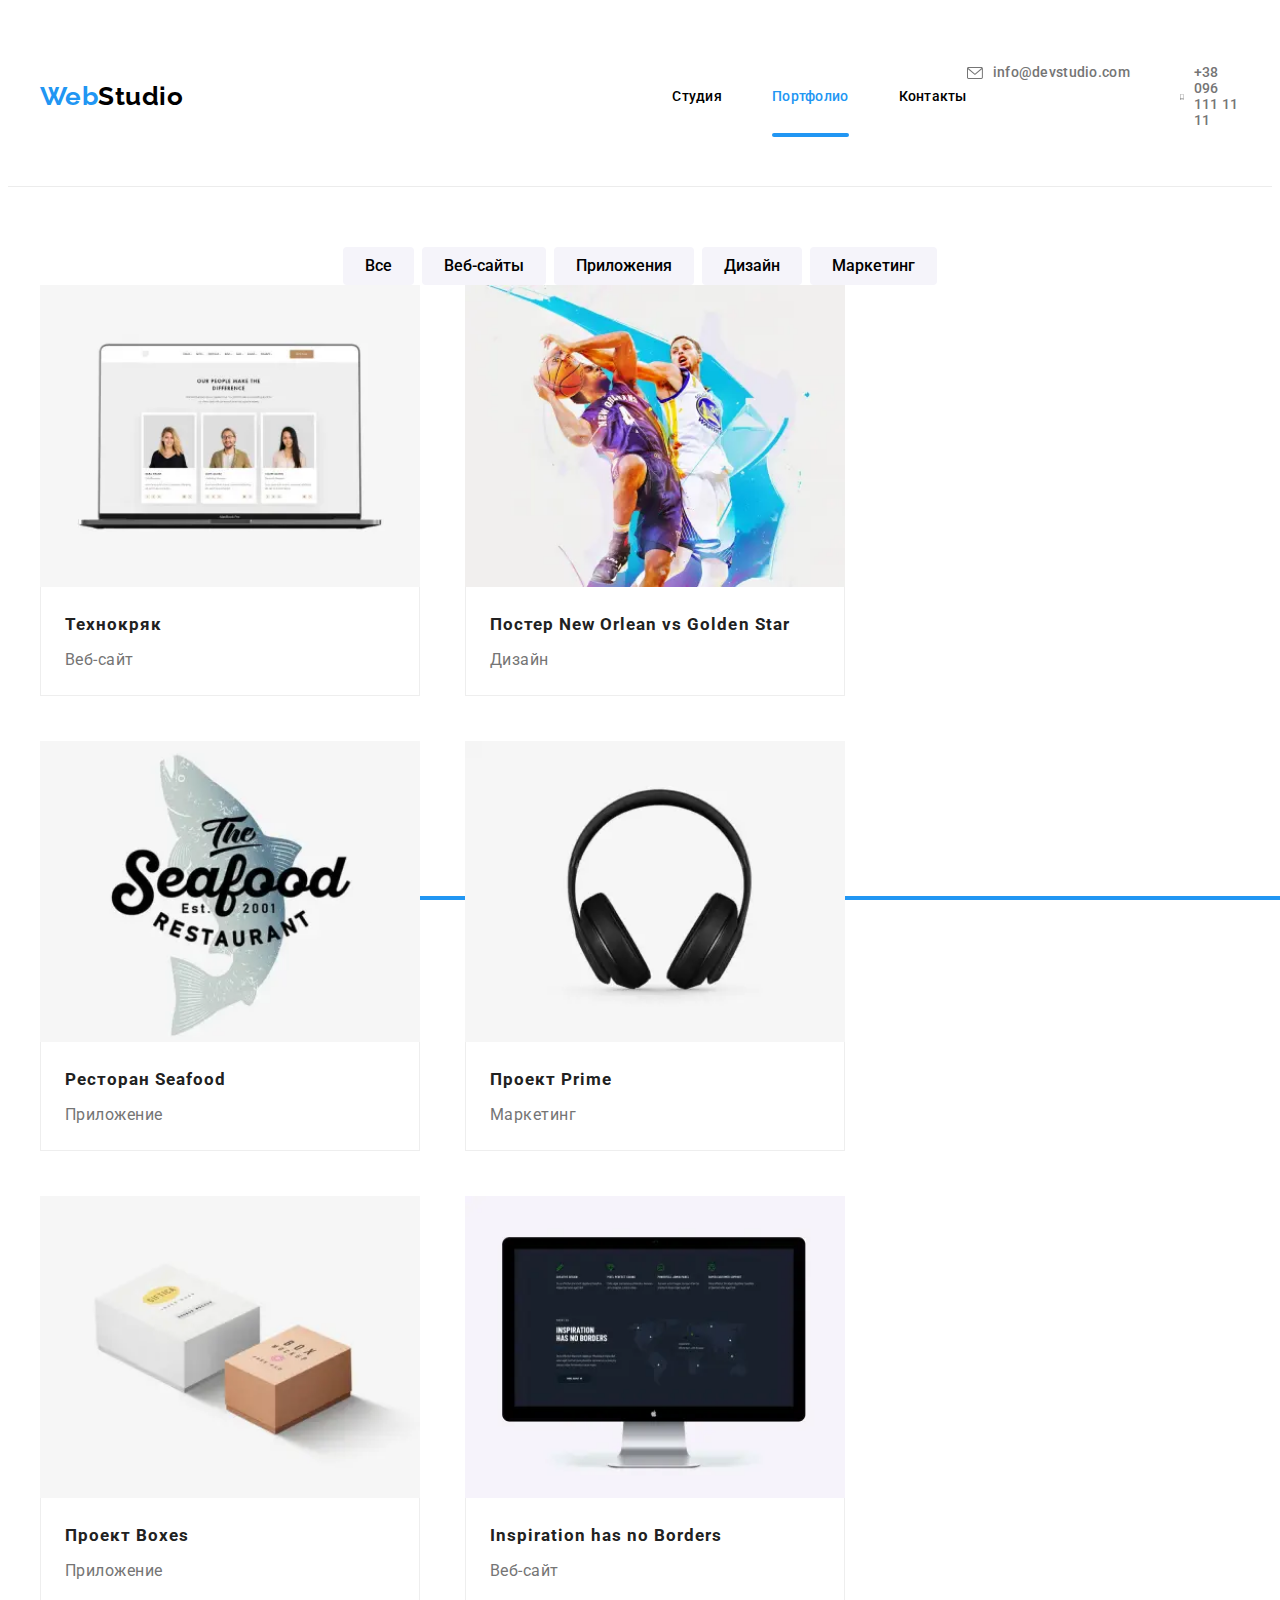
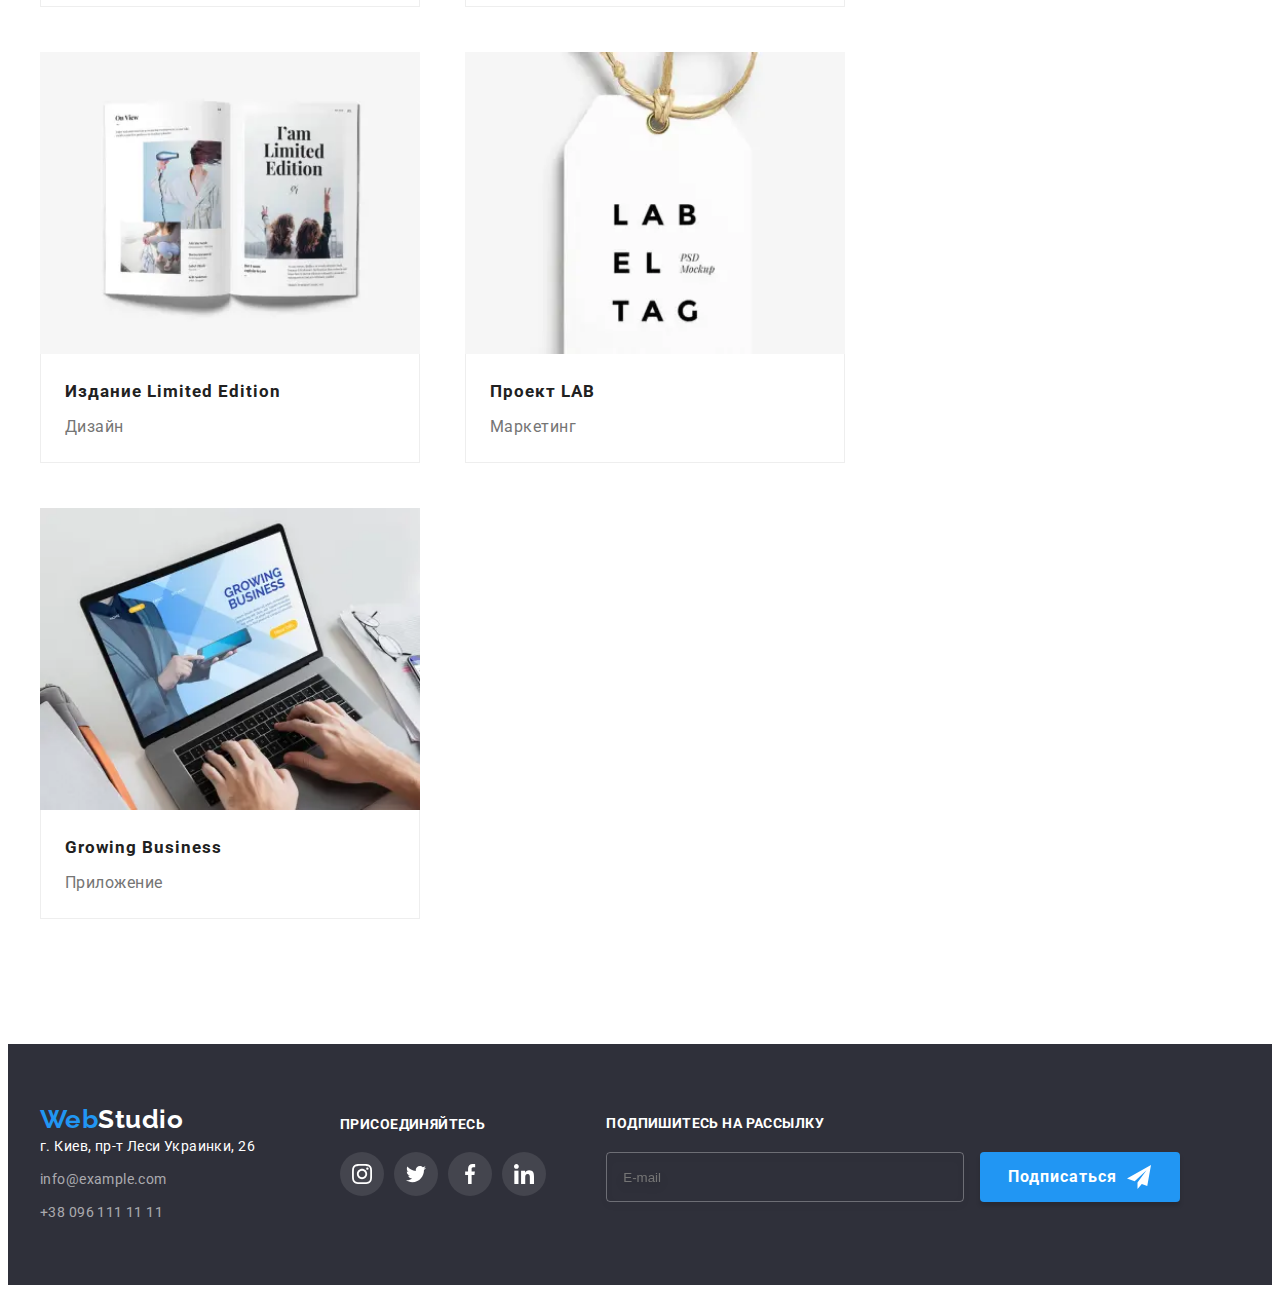
==== commit b1db2a9d: "3" ====
--- a/portfolio.html
+++ b/portfolio.html
@@ -24,7 +24,7 @@
             <li class="navheader__item"><a href="" class="navheader__navigation navheader__header-page">Контакты</a></li>
         </ul>
         </nav>
-        <ul class="contacts">
+        <ul class="contacts cont-list">
             <li class="contacts__item-contact"><a href="mailto:info@devstudio.com" class="contacts__contact">
                     <svg class="contacts__mail-icon">
                         <use href="./img/symbol-defs.svg#icon-letter" wight="16" height="12"></use>
@@ -126,7 +126,7 @@
                         media="(max-width:767px)"
                         type="image/webp" />
                         
-                        <img src="./img/portfolio/mobile/tehno1.jpg" alt="" />
+                        <img src="./img/portfolio/mobile/tehno1.jpg" alt="" class= "img-portfolio-projects" />
                     </picture>
                     
                      <p class="images__item-description">Технокряк это современная площадка распространения коронавируса. Компании используют эту платформу для цифрового
@@ -161,7 +161,7 @@
                         srcset="./img/portfolio/mobile/poster2.jpg 1x, ./img/portfolio/mobile/poster2@2x.jpg 2x"
                         media="(max-width:767px)" type="image/webp" />
                     
-                        <img src="./img/portfolio/mobile/poster2.jpg" alt="" />
+                        <img src="./img/portfolio/mobile/poster2.jpg" alt="" class= "img-portfolio-projects"/>
                     </picture>
                  
                     <p class="images__item-description">Технокряк это современная площадка распространения коронавируса. Компании
@@ -197,7 +197,7 @@
                         srcset="./img/portfolio/mobile/restoran3.jpg 1x, ./img/portfolio/mobile/restoran3@2x.jpg 2x"
                         media="(max-width:767px)" type="image/webp" />
                     
-                        <img src="./img/portfolio/mobile/restoran3.jpg" alt="" />
+                        <img src="./img/portfolio/mobile/restoran3.jpg" alt="" class= "img-portfolio-projects"/>
                     </picture>
 
                     <p class="images__item-description">Технокряк это современная площадка распространения коронавируса. Компании
@@ -233,7 +233,7 @@
                         srcset="./img/portfolio/mobile/project4.jpg 1x, ./img/portfolio/mobile/project4@2x.jpg 2x"
                         media="(max-width:767px)" type="image/webp" />
                     
-                        <img src="./img/portfolio/mobile/project4.jpg" alt="" />
+                        <img src="./img/portfolio/mobile/project4.jpg" alt="" class= "img-portfolio-projects"/>
                     </picture>
 
 
@@ -270,7 +270,7 @@
                         srcset="./img/portfolio/mobile/boxes5.jpg 1x, ./img/portfolio/mobile/boxes5@2x.jpg 2x"
                         media="(max-width:767px)" type="image/webp" />
                     
-                        <img src="./img/portfolio/mobile/boxes5.jpg" alt="" />
+                        <img src="./img/portfolio/mobile/boxes5.jpg" alt="" class= "img-portfolio-projects"/>
                     </picture>
                     <p class="images__item-description">Технокряк это современная площадка распространения коронавируса. Компании
                         используют эту платформу для цифрового
@@ -305,7 +305,7 @@
                         srcset="./img/portfolio/mobile/borders6.jpg 1x, ./img/portfolio/mobile/borders6@2x.jpg 2x"
                         media="(max-width:767px)" type="image/webp" />
                     
-                        <img src="./img/portfolio/mobile/borders6.jpg" alt="" />
+                        <img src="./img/portfolio/mobile/borders6.jpg" alt="" class= "img-portfolio-projects"/>
                     </picture>
              
                     <p class="images__item-description">Технокряк это современная площадка распространения коронавируса. Компании
@@ -341,7 +341,7 @@
                         srcset="./img/portfolio/mobile/edition7.jpg 1x, ./img/portfolio/mobile/edition7@2x.jpg 2x"
                         media="(max-width:767px)" type="image/webp" />
                     
-                        <img src="./img/portfolio/mobile/edition7.jpg" alt="" />
+                        <img src="./img/portfolio/mobile/edition7.jpg" alt="" class= "img-portfolio-projects"/>
                     </picture>
               
                     <p class="images__item-description">Технокряк это современная площадка распространения коронавируса. Компании
@@ -377,7 +377,7 @@
                         srcset="./img/portfolio/mobile/lab8.jpg 1x, ./img/portfolio/mobile/lab8@2x.jpg 2x" 
                         media="(max-width:767px)" type="image/webp" />
                     
-                        <img src="./img/portfolio/mobile/lab8.jpg" alt="" />
+                        <img src="./img/portfolio/mobile/lab8.jpg" alt="" class= "img-portfolio-projects"/>
                     </picture>
                   
                     <p class="images__item-description">Технокряк это современная площадка распространения коронавируса. Компании
@@ -413,7 +413,7 @@
                         srcset="./img/portfolio/mobile/grovin9.jpg 1x, ./img/portfolio/mobile/grovin9@2x.jpg 2x"
                         media="(max-width:767px)" type="image/webp" />
                     
-                        <img src="./img/portfolio/mobile/grovin9.jpg" alt="" />
+                        <img src="./img/portfolio/mobile/grovin9.jpg" alt="" class= "img-portfolio-projects"/>
                     </picture>
                    
                     <p class="images__item-description">Технокряк это современная площадка распространения коронавируса. Компании
--- a/css/main.min.css
+++ b/css/main.min.css
@@ -1,2 +1,2 @@
-:root{--main-font-family: "Roboto", sans-serif;--secondary-fond-family: "Raleway", sans-serif;--navigation-color: #2196f3;--btn-tittle: #ffffff;--backgraund-section: #2f303a;--secondary-text-color: #757575;--btn-main-color-text: #000000;--main-footer-contacts: rgba(255, 255, 255, 0.6);--btn-background: #188ce8}.visually-hidden{position:absolute;width:1px;height:1px;margin:-1px;border:0;padding:0;white-space:nowrap;clip-path:inset(100%);clip:rect(0 0 0 0);overflow:hidden}body{font-family:var(--main-font-family);color:var(--btn-main-color-text)}h1,h2,h3,h4,h5,h6,p,ul,li{padding:0;margin:0}@media screen and (min-width: 1200px){.section{padding-bottom:94px;padding-top:94px}}.container{width:100%;padding-left:15px;padding-right:15px}@media screen and (min-width: 480px){.container{width:480px;margin:0 auto}}@media screen and (min-width: 768px){.container{width:768px}}@media screen and (min-width: 1200px){.container{width:1200px}}.header{font-family:var(--secondary-fond-family);font-style:normal;font-weight:700;line-height:1.19;letter-spacing:0.03em}.header-container{display:flex;justify-content:space-between;align-items:center;padding-top:16px;padding-bottom:16px;margin:0 auto}.logo-blue{color:var(--navigation-color);text-decoration:none;font-size:26px}.logo{color:var(--btn-main-color-text);text-decoration:none;font-size:26px}@media screen and (max-width: 767px){.header-container{display:flex}.navheader,.contacts{display:none}}@media screen and (min-width: 768px){.nav{font-style:normal;font-weight:700;line-height:1.19;letter-spacing:0.03em;display:flex;align-items:center;justify-content:space-between}.navheader{display:flex;margin-left:92px;list-style:none;border-style:none}.navheader .navheader__item{margin-right:50px}.header-container{padding-top:21px;padding-bottom:21px}.images,.adress-list{list-style:none;border-style:none}.navheader__navigation,.contacts__contact{font-family:var(--main-font-family);font-weight:500;font-size:14px;line-height:1.14;letter-spacing:0.02em;text-decoration:none}.navheader__header-page{display:block;padding-bottom:32px;padding-top:32px;position:relative;transition-property:color;transition-duration:250ms;transition-timing-function:cubic-bezier(0.4, 0, 0.2, 1)}.navheader a:hover::after,.current::after{content:"";width:100%;height:4px;background-color:#2196f3;display:block;position:absolute;bottom:0;border-radius:2px}.navheader a:hover,.navheader a:focus{color:var(--navigation-color)}.navheader__navigation{color:var(--btn-main-color-text)}.contacts .contacts__item-contact{display:block;margin-right:50px}.contacts__item-contact a{display:flex;align-items:center;padding-top:32px;padding-bottom:32px}.contacts{margin-left:auto}.contacts .contacts__item-contact+.contacts__item-contact{margin-right:0}.contacts__item-contact .contacts__contact{color:var(--secondary-text-color);fill:var(--secondary-text-color);transition-property:color;transition-duration:250ms;transition-timing-function:cubic-bezier(0.4, 0, 0.2, 1)}.contacts__contact:hover,.contacts__contact:focus{color:var(--navigation-color);fill:#2196f3}.header .current{color:var(--navigation-color)}.header{justify-content:center;width:100%;margin-right:auto;margin-left:auto;border-bottom:1px solid #ececec}.contacts__item-contact .contacts__contact{display:flex;align-items:center}.contacts__mail-icon{width:16px;height:12px;margin-right:10px}.contacts__tel-icon{width:10px;height:16px;margin-right:10px}}@media screen and (min-width: 1200px){.navheader{display:flex;list-style:none;border-style:none}.navheader .navheader__item{margin-right:50px}.navheader__item{position:relative}.header-container{display:flex;padding-top:25px;padding-bottom:25px}.contacts{display:flex;list-style:none;border-style:none}.contacts__item-contact{margin-right:30px;margin-bottom:0px}}.burger-btn{display:inline-flex;background-color:transparent;border:none;padding:0;line-height:0;fill:currentColor;transition:fill 250ms cubic-bezier(0.4, 0, 0.2, 1)}.burger-btn:hover{fill:var(--navigation-color);cursor:pointer}.mobile-menu{position:fixed;z-index:100;top:0;left:0;width:100vw;height:100vh;background-color:#ffffff;opacity:0;visibility:hidden;pointer-events:none;transition:opacity 250ms cubic-bezier(0.4, 0, 0.2, 1),visibility 205ms cubic-bezier(0.4, 0, 0.2, 1)}.mobile-menu__container{height:100vh;display:flex;flex-direction:column;justify-content:space-between;position:relative;padding-top:48px;padding-left:25px}.mobile-menu__close-button{position:absolute;top:10px;right:0px;fill:currentColor;transition:fill 250ms cubic-bezier(0.4, 0, 0.2, 1)}.mobile-menu__close-button:hover{fill:var(--navigation-color);cursor:pointer}.mobile-menu.is-open{opacity:1;visibility:visible;pointer-events:auto}.close-btn{position:absolute;background-color:unset;border:unset;padding:unset;line-height:0;width:40px;height:40px}.list{font-family:'Roboto';font-style:normal;font-weight:500;font-size:40px;line-height:47px;text-align:center;letter-spacing:0.02em;color:#2196F3;list-style:none}.nav-menu__item{list-style:none;border-style:none}.link{text-decoration:none}@media screen and (min-width: 768px){.burger-btn{display:none}}.title{background-color:#c4c4c4;background-image:linear-gradient(rgba(47,48,58,0.4), rgba(47,48,58,0.4)),url(../../img/studio/mobile/hero-img.jpg);background-size:cover;text-align:center}@media (min-device-pixel-ratio: 2), (min-resolution: 192dpi), (min-resolution: 2dppx){.title{background-image:linear-gradient(rgba(47,48,58,0.4), rgba(47,48,58,0.4)),url(../../img/studio/mobile/hero-img@2x.jpg)}}.title-section{width:100%;padding-top:118px;padding-bottom:118px}.title__first{margin-bottom:30px;font-weight:900;font-size:26px;line-height:1.62;text-align:center;letter-spacing:0.06em;text-transform:uppercase;color:var(--btn-tittle);font-family:var(--main-font-family)}@media screen and (min-width: 768px) and (min-device-pixel-ratio: 1), screen and (min-width: 768px) and (min-resolution: 96dpi), screen and (min-width: 768px) and (min-resolution: 1dppx){.title{background-image:linear-gradient(rgba(47,48,58,0.4), rgba(47,48,58,0.4)),url(../../img/studio/tablet/hero-img.jpg)}}@media screen and (min-width: 768px) and (min-device-pixel-ratio: 2), screen and (min-width: 768px) and (min-resolution: 192dpi), screen and (min-width: 768px) and (min-resolution: 2dppx){.title{background-image:linear-gradient(rgba(47,48,58,0.4), rgba(47,48,58,0.4)),url(../../img/studio/tablet/hero-img@2x.jpg)}}@media screen and (min-width: 1200px){.title-section{padding-top:200px;padding-bottom:200px}.title__first{margin-bottom:30px;font-weight:900;font-size:44px;line-height:1.36}}@media screen and (min-width: 1200px) and (min-device-pixel-ratio: 1), screen and (min-width: 1200px) and (min-resolution: 96dpi), screen and (min-width: 1200px) and (min-resolution: 1dppx){.title{background-image:linear-gradient(rgba(47,48,58,0.4), rgba(47,48,58,0.4)),url(../../img/studio/desktop/hero-Img.jpg)}}@media screen and (min-width: 1200px) and (min-device-pixel-ratio: 2), screen and (min-width: 1200px) and (min-resolution: 192dpi), screen and (min-width: 1200px) and (min-resolution: 2dppx){.title{background-image:linear-gradient(rgba(47,48,58,0.4), rgba(47,48,58,0.4)),url(../../img/studio/desktop/hero-Img@2x.jpg)}}.btn{font-family:var(--main-font-family);font-style:normal;font-weight:700;font-size:16px;line-height:1.87;letter-spacing:0.06em;border-style:none;border-radius:4px;padding:10px 32px;color:var(--btn-tittle);box-shadow:0px 4px 4px rgba(0,0,0,0.15);background:#2196f3;cursor:pointer;border:1px}.btn:hover,.btn:focus{box-shadow:0px 4px 4px rgba(0,0,0,0.15);border-radius:4px;background:var(--btn-background)}.backdrop{position:fixed;left:0px;top:0px;right:0;bottom:0;opacity:1;z-index:100;transition-duration:250ms;transition-timing-function:cubic-bezier(0.4, 0, 0.2, 1);background:rgba(0,0,0,0.2)}.backdrop.is-hidden{opacity:0;visibility:hidden;pointer-events:none}.modal{position:absolute;top:50%;left:50%;transform:translate(-50%, -50%);width:528px;height:580px;background:#FFFFFF;padding:40px}.modal__close-btn{display:flex;position:absolute;justify-content:center;align-items:center;width:40px;height:40px;top:8px;right:8px;border-radius:50%;background:#FFFFFF;cursor:pointer;border:1px solid rgba(0,0,0,0.1);transition:fill 250ms cubic-bezier(0.4, 0, 0.2, 1)}.modal__close-btn:focus,.modal__close-btn:active,.modal__close-btn:hover{fill:var(--navigation-color)}.modal-form a{font-family:var(--main-font-family);font-style:normal;font-weight:400;font-size:14px;line-height:1.71;letter-spacing:0.03em;text-decoration-line:underline;color:var(--navigation-color)}.modal-form__title{font-family:var(--main-font-family);font-style:normal;font-weight:700;font-size:20px;line-height:23px;text-align:center;letter-spacing:0.03em;color:#212121;margin-bottom:15px}.modal-form__field{display:block;text-align:left;font-family:var(--main-font-family);font-style:normal;font-weight:400;font-size:12px;line-height:14px;letter-spacing:0.01em;color:#757575}.modal-form__field:not(:last-child){margin-bottom:10px}.modal-form__input{width:100%;height:40px;border:1px solid rgba(33,33,33,0.2);box-sizing:border-box;border-radius:4px;padding-left:42px;cursor:pointer;transition:border-color 250ms cubic-bezier(0.4, 0, 0.2, 1),outline 250ms cubic-bezier(0.4, 0, 0.2, 1),fill 250ms cubic-bezier(0.4, 0, 0.2, 1)}.modal-form__input:focus,.modal-form__input:hover{outline:none;border-color:var(--navigation-color);cursor:pointer;fill:var(--navigation-color)}.container-icon{display:block;position:relative;margin-top:5px}.container-icon:hover{outline:none;border-color:var(--navigation-color);cursor:pointer;fill:var(--navigation-color)}.modal-form__input-icon{width:12px;height:12px;position:absolute;top:50%;left:10px;transform:translateY(-50%);transition-duration:250ms;transition-timing-function:cubic-bezier(0.4, 0, 0.2, 1)}.modal-form__input:focus+.modal-form__input-icon{fill:var(--navigation-color)}.modal-form__message{width:100%;height:120px;border:1px solid rgba(33,33,33,0.2);border-radius:4px;resize:none;padding:12px 16px;outline:none;margin-top:5px;transition-duration:250ms;transition-timing-function:cubic-bezier(0.4, 0, 0.2, 1)}.modal-form__message:focus{border-color:var(--navigation-color)}.modal-form__message::placeholder{font-family:var(--main-font-family);font-style:normal;font-weight:400;font-size:14px;line-height:16px;letter-spacing:0.01em;color:rgba(117,117,117,0.5)}.modal-form__checkbox-policy{display:flex;align-items:center;font-family:var(--main-font-family);font-style:normal;font-size:14px;line-height:1.71;letter-spacing:0.03em;color:var(--secondary-text-color)}.modal-form__checkbox-policy::before{content:"";display:inline-block;width:16px;height:15px;border:2px solid #212121;border-radius:2px;cursor:pointer;margin-right:10px;margin-left:13px;vertical-align:middle;transition-duration:250ms;transition-timing-function:cubic-bezier(0.4, 0, 0.2, 1)}.modal-form__checkbox:checked+.modal-form__checkbox-policy::before{background-color:#2196F3;border:2px solid #2196F3;border-radius:2px;background-image:url("../img/icon-checkbox.svg");background-position:center;outline:2px solid #2196f3}.modal-form__btn{width:200px;min-height:50px;background:#2196F3;box-shadow:0px 4px 4px rgba(0,0,0,0.15);border-radius:4px;margin:30px auto 0 auto;border:none;font-weight:bold;font-size:16px;line-height:30px;text-align:center;letter-spacing:0.06em;color:#FFFFFF;transition-duration:250ms;transition-timing-function:cubic-bezier(0.4, 0, 0.2, 1)}.modal-form__btn:hover,.modal-form__btn:focus{cursor:pointer;background:#188CE8;box-shadow:0px 4px 4px rgba(0,0,0,0.15);border-radius:4px}@media screen and (min-width: 768px){.modal{width:450px}}@media screen and (min-width: 1200px){.modal{width:528px}}.advantages{list-style:none}.advantages__h3-list-title{margin-bottom:10px;font-weight:700;font-size:14px;line-height:1.14;text-align:center;text-transform:uppercase}.advantages__p-list-title{font-size:14px;line-height:1.71;color:var(--secondary-text-color)}.advantages__desc-icon{width:70px;height:70px}.advantages__deck-title{display:flex;align-items:center;justify-content:center;margin-bottom:30px;border-radius:4px;height:120px;background:#f5f4fa;border-radius:4px}@media screen and (min-width: 768px){.advantages{display:flex;flex-wrap:wrap;margin-left:-30px;margin-top:-30px}.advantages__title{flex-basis:calc((100% - 60px) / 2);margin-bottom:unset;margin-left:30px;margin-top:30px}.advantages__h3-list-title{text-align:unset}}@media screen and (min-width: 1200px){.advantages{margin-top:-30px;margin-left:-30px}.advantages__title{margin-bottom:unset;flex-basis:calc((100% - 120px) / 4);margin-top:30px;margin-left:30px}.advantages__h3-list-title{text-align:unset}}.list-desc{padding-top:60px;padding-bottom:60px}@media screen and (max-width: 1199px){.list-busy{display:none}}@media screen and (min-width: 1200px){.list-busy{padding-bottom:94px}.list-busy__h2-title{font-weight:700;font-size:36px;line-height:1.16;text-align:center;margin-bottom:50px}.busy{display:flex;margin-top:-30px;margin-left:-30px}.busy__title{position:relative;width:370px;height:294px}.busy__list-title-img{flex-basis:calc((100% - 90px) / 3);margin-top:30px;margin-left:30px;position:relative;list-style:none}.busy__text{font-weight:700;font-size:14px;line-height:1.143;position:absolute;padding-top:27px;padding-bottom:27px;bottom:0;left:0;width:370px;height:70px;text-align:center;background:rgba(47,48,58,0.8);text-transform:uppercase;color:#ffffff}}.list-imgs__h2-title{font-family:var(--main-font-family);font-style:normal;font-weight:700;font-size:28px;line-height:1.18;letter-spacing:0.03em;text-align:center;margin-bottom:30px;padding-top:60px}.team__h3-name{font-family:var(--main-font-family);font-style:normal;font-weight:500;font-size:16px;line-height:1.19;text-align:center;letter-spacing:0.03em;margin-bottom:10px;color:#212121}.team__p-name{margin-top:10px;margin-bottom:16px;font-style:normal;font-weight:400;font-size:16px;line-height:1.19;text-align:center;letter-spacing:0.03em;color:var(--secondary-text-color)}.list-imgs{background:#f5f4fa}.team__list-title-imgs{background-color:#fff;box-shadow:0px 1px 3px rgba(0,0,0,0.12),0px 1px 1px rgba(0,0,0,0.14),0px 2px 1px rgba(0,0,0,0.2);border-radius:0px 0px 4px 4px}.team__info{display:block;padding-top:30px;padding-bottom:24px;text-align:center}.img-ourteam{width:100%;height:100%}@media screen and (max-width: 767px){.team__list-title-imgs:not(:last-child){margin-bottom:30px}}@media screen and (min-width: 768px){.team{display:flex;flex-wrap:wrap;margin-top:-30px;margin-left:-30px;list-style:none;justify-content:center;align-items:center}.team__list-title-imgs{margin-top:30px;margin-left:30px}.img-ourteam{width:unset;height:unset}}@media screen and (min-width: 1200px){.team{display:flex;margin-top:-30px;margin-left:-30px;justify-content:center;align-items:center}.team__list-title-imgs{flex-basis:calc((100% - 120px) / 4);margin-top:30px;margin-left:30px}.team__info{padding-top:30px;padding-right:32px;padding-bottom:30px;padding-left:32px;text-align:center}.list-imgs__h2-title{font-style:normal;font-weight:700;font-size:36px;line-height:1.17;letter-spacing:0.03em;margin-bottom:50px;text-align:center}.img-ourteam{width:unset;height:unset}}.social{display:flex;justify-content:center;margin:0 auto;list-style:none}.social__links-item:not(:last-child){margin-right:10px}.social__list-item{display:flex;align-items:center;justify-content:center;width:44px;height:44px;border-radius:50%;color:#afb1b8}.social__icon{fill:currentColor;width:20px;height:20px}@media screen and (min-width: 1200px){.social{display:flex;justify-content:space-between}.social__list-item{display:flex;align-items:center;justify-content:center;width:44px;height:44px;border-radius:50%;color:#afb1b8;transition:color 250ms cubic-bezier(0.4, 0, 0.2, 1),background-color 250ms cubic-bezier(0.4, 0, 0.2, 1)}.social__list-item:hover,.social__list-item:focus{background-color:#2196f3;color:#ffffff}.social__icon{fill:currentColor;width:20px;height:20px}}.regular-customers{padding-top:60px;padding-bottom:60px}.section__regular-customers{margin-bottom:50px;font-family:var(--main-font-family);font-style:normal;font-weight:700;font-size:28px;line-height:33px;text-align:center;letter-spacing:0.03em;color:#212121}.customers{display:flex;flex-wrap:wrap;margin-top:-30px;margin-left:-30px;list-style:none}.customers__imegs-regular{margin-top:30px;margin-left:30px;flex-basis:calc((100% - 60px) / 2)}.customers__client-link{display:flex;justify-content:center;align-items:center;height:92px;border:1px solid #afb1b8;border-radius:4px;color:#afb1b8;transition:border 250ms cubic-bezier(0.4, 0, 0.2, 1),color 250ms cubic-bezier(0.4, 0, 0.2, 1)}.customers__client-link:hover,.customers__client-link:focus{border:1px solid #2196f3;color:#2196f3}.customers__client-icon{fill:currentColor;width:106px;height:60px}@media screen and (min-width: 768px){.customers__imegs-regular{margin-top:30px;margin-left:30px;flex-basis:calc((100% - 90px) / 3)}}@media screen and (min-width: 1200px){.customers__imegs-regular{flex-basis:calc((100% - 180px) / 6)}}.button-portfolio{color:#212121;padding-top:60px;padding-bottom:60px}.filter{display:flex;list-style:none;flex-wrap:wrap;margin-top:-8px;margin-left:-8px}.filter__item{margin-top:8px;margin-left:8px}.modal-btn{border:none;border-radius:4px;padding:6px 22px;font-family:var(--main-font-family);font-weight:500;font-size:16px;line-height:1.62;background:#f5f4fa;transition:color 250ms cubic-bezier(0.4, 0, 0.2, 1),background-color 250ms cubic-bezier(0.4, 0, 0.2, 1),box-shadow 250ms cubic-bezier(0.4, 0, 0.2, 1)}.modal-btn:hover,.modal-btn:focus{background-color:var(--navigation-color);color:var(--btn-tittle);cursor:pointer;box-shadow:0px 3px 1px rgba(0,0,0,0.1),0px 1px 2px rgba(0,0,0,0.08),0px 2px 2px rgba(0,0,0,0.12);border-radius:4px}@media screen and (min-width: 768px){.filter-container{margin-bottom:30px}.filter{flex-wrap:unset;justify-content:center}}@media screen and (min-width: 1200px){.filter-container{margin-bottom:50px}}.images-list{list-style:none;display:flex;flex-wrap:wrap}.images{margin:15px;transition-property:box-shadow;transition-duration:250ms;transition-timing-function:cubic-bezier(0.4, 0, 0.2, 1);background:#ffffff}.images:hover,.images:focus{cursor:pointer;box-shadow:0px 1px 1px rgba(0,0,0,0.12),0px 4px 4px rgba(0,0,0,0.06),1px 4px 6px rgba(0,0,0,0.16)}.images__link{text-decoration:none;color:inherit;display:block;transition-duration:250ms;transition-timing-function:cubic-bezier(0.4, 0, 0.2, 1);transition-property:box-shadow;transition-delay:0}.images__link:hover,.images__link:focus{box-shadow:0px 1px 1px rgba(0,0,0,0.12),0px 4px 4px rgba(0,0,0,0.06),1px 4px 6px rgba(0,0,0,0.16);transform:box-shadow}.images__link:hover .images__item-description,.images__link:focus .images__item-description{transform:translateY(0%)}.images__description-top{position:relative;overflow:hidden}.images__item-description{font-family:var(--main-font-family);font-style:normal;font-weight:400;font-size:18px;line-height:1.56;letter-spacing:0.03em;color:#ffffff;background:rgba(33,150,243,0.9);position:absolute;top:0;left:0;padding:63px 24px 63px 24px;width:100%;height:100%;display:block;margin:0 auto;transform:translateY(100%);transition-duration:250ms;transition-timing-function:cubic-bezier(0.4, 0, 0.2, 1)}.images__link:hover .images__item-description,.images__link:focus .images__item-description{transform:translateY(0%)}.images__pictu-text{padding-top:20px;padding-right:24px;padding-left:24px;padding-bottom:20px;border-right:1px solid #eeeeee;border-bottom:1px solid #eeeeee;border-left:1px solid #eeeeee}.images__item-pictu{margin-bottom:4px;font-weight:700;font-size:17px;line-height:2;letter-spacing:0.06em}.images__items{font-style:normal;font-weight:400;font-size:16px;line-height:1.87;letter-spacing:0.03em;color:var(--secondary-text-color);text-shadow:none}@media screen and (max-width: 767px){.images:not(:first-child){margin-top:30px}}@media screen and (min-width: 768px){.images-list{display:flex;flex-wrap:wrap;margin-top:-30px;margin-left:-30px}.images{flex-basis:calc((100% - 60px) / 2);margin-top:30px;margin-left:30px}}@media screen and (min-width: 1200px){.images-list{display:flex;flex-wrap:wrap;margin-top:-30px;margin-left:-30px}.images{margin-top:30px;margin-left:30px;flex-basis:calc((100% - 90px) / 3)}}.footer{font-family:var(--secondary-fond-family);font-style:normal;font-weight:700;line-height:1.19;letter-spacing:0.03em;padding-top:60px;padding-bottom:60px;background-color:var(--backgraund-section)}.logo-white{color:var(--btn-tittle);text-decoration:none}.footer-logo{margin-bottom:20px}.footer-container{display:flex;flex-direction:column;text-align:center}.footer__contact:not(:last-child){margin-bottom:9px}.adress{font-style:normal;font-size:14px;line-height:1.71;letter-spacing:0.03em}.adress__link{color:var(--btn-tittle);text-decoration:none}.footer__mail,.footer__tel{color:rgba(255,255,255,0.6);text-decoration:none}.adress__list{font-family:var(--main-font-family);font-style:normal;font-weight:400;font-size:14px;line-height:1.71;text-align:center;letter-spacing:0.03em;display:flex;flex-direction:column;list-style:none}.footer__social-container{width:206px;margin:0 auto;margin-bottom:60px}.footer__social-title{font-family:var(--main-font-family);font-style:normal;font-weight:700;font-size:14px;line-height:1.143;letter-spacing:0.03em;text-transform:uppercase;margin-bottom:20px;width:206px;padding-top:12px;color:#ffffff}.footer-social-list{display:flex;justify-content:space-between;list-style:none}.footer-social-list__item-link{display:flex;justify-content:center;align-items:center;width:44px;height:44px;border-radius:50%;background-color:rgba(255,255,255,0.1);background-position:center;position:relative;fill:currentColor;transition:color 250ms cubic-bezier(0.4, 0, 0.2, 1),background-color 250ms cubic-bezier(0.4, 0, 0.2, 1)}.footer-social-list__item-link:hover,.footer-social-list__item-link:focus{background-color:#2196f3;color:#fff}.footer-social-list__icon{fill:#fff}.footer__subscription{margin:0 auto}.footer__subtitle{font-family:var(--main-font-family);display:block;padding-top:12px;margin-bottom:20px;font-weight:700;font-size:14px;line-height:1.14;letter-spacing:0.03em;text-transform:uppercase;color:#ffffff}.footer-form__input{width:450px;height:50px;padding-left:16px;margin-right:12px;margin-bottom:20px;border:1px solid rgba(255,255,255,0.3);box-sizing:border-box;filter:drop-shadow(0px 4px 4px rgba(0,0,0,0.15));border-radius:4px;background:transparent;color:#FFFFFF;transition-duration:250ms;transition-timing-function:cubic-bezier(0.4, 0, 0.2, 1)}.footer-form__input:focus{border-color:var(--navigation-color);outline:none}@media screen and (min-width: 768px) and (max-width: 1199px){.footer-container{flex-direction:unset;flex-wrap:wrap;padding-left:86px;padding-right:86px}.footer__social-container{margin:0;margin-left:auto}.footer__subscription{margin:0 auto}.footer-form__input{width:450px}}@media screen and (min-width: 1200px){.footer-container{display:flex;justify-content:space-between;flex-direction:unset;text-align:unset}.footer__social-container{margin:0}.footer-form__input{margin-right:12px;margin-bottom:0;width:358px}}.subscription{font-weight:bold;font-size:14px;line-height:1.14;letter-spacing:0.03em;text-transform:uppercase;color:#ffffff}.submit-btn{display:inline-flex;justify-content:center;border:none;width:200px;height:50px;background:#2196F3;box-shadow:0px 4px 4px rgba(0,0,0,0.15);border-radius:4px;font-family:var(--main-font-family);font-style:normal;font-weight:700;font-size:16px;line-height:1.87;align-items:center;text-align:center;letter-spacing:0.06em;border:transparent;color:#FFFFFF;cursor:pointer;transition-duration:250ms;transition-timing-function:cubic-bezier(0.4, 0, 0.2, 1)}.submit-btn:hover,.submit-btn:focus{background-color:var(--btn-background)}.footer-form__icon{margin-left:10px}@media screen and (min-width: 1200px){.footer-form{display:flex}.footer-form-input{width:358px;margin-right:12px}.footer__adress{width:230px;margin-right:70px}.adress__list{text-align:unset}}
+:root{--main-font-family: "Roboto", sans-serif;--secondary-fond-family: "Raleway", sans-serif;--navigation-color: #2196f3;--btn-tittle: #ffffff;--backgraund-section: #2f303a;--secondary-text-color: #757575;--btn-main-color-text: #000000;--main-footer-contacts: rgba(255, 255, 255, 0.6);--btn-background: #188ce8}.visually-hidden{position:absolute;width:1px;height:1px;margin:-1px;border:0;padding:0;white-space:nowrap;clip-path:inset(100%);clip:rect(0 0 0 0);overflow:hidden}body{font-family:var(--main-font-family);color:var(--btn-main-color-text)}h1,h2,h3,h4,h5,h6,p,ul,li{padding:0;margin:0}@media screen and (min-width: 1200px){.section{padding-bottom:94px;padding-top:94px}}.container{width:100%;padding-left:15px;padding-right:15px}@media screen and (min-width: 480px){.container{width:480px;margin:0 auto}}@media screen and (min-width: 768px){.container{width:768px}}@media screen and (min-width: 1200px){.container{width:1200px}}.header{font-family:var(--secondary-fond-family);font-style:normal;font-weight:700;line-height:1.19;letter-spacing:0.03em}.header-container{display:flex;justify-content:space-between;align-items:center;padding-top:16px;padding-bottom:16px;margin:0 auto}.logo-blue{color:var(--navigation-color);text-decoration:none;font-size:26px}.logo{color:var(--btn-main-color-text);text-decoration:none;font-size:26px}@media screen and (max-width: 767px){.header-container{display:flex}.navheader,.contacts{display:none}}@media screen and (min-width: 768px){.nav{width:100%;font-style:normal;font-weight:700;line-height:1.19;letter-spacing:0.03em;display:flex;align-items:center;justify-content:space-between}.navheader{display:flex;margin-left:92px;list-style:none;border-style:none}.navheader .navheader__item{margin-right:50px}.header-container{padding-top:21px;padding-bottom:21px}.images,.adress-list{list-style:none;border-style:none}.navheader__navigation,.contacts__contact{font-family:var(--main-font-family);font-weight:500;font-size:14px;line-height:1.14;letter-spacing:0.02em;text-decoration:none}.navheader__header-page{display:block;padding-bottom:32px;padding-top:32px;position:relative;transition-property:color;transition-duration:250ms;transition-timing-function:cubic-bezier(0.4, 0, 0.2, 1)}.navheader a:hover::after,.current::after{content:"";width:100%;height:4px;background-color:#2196f3;display:block;position:absolute;bottom:0;border-radius:2px}.navheader a:hover,.navheader a:focus{color:var(--navigation-color)}.navheader__navigation{color:var(--btn-main-color-text)}.contacts .contacts__item-contact{display:block;margin-right:50px}.contacts__item-contact a{display:flex;align-items:center;padding-top:32px;padding-bottom:32px}.contacts{margin-left:auto}.contacts .contacts__item-contact+.contacts__item-contact{margin-right:0}.cont-list{padding:0;margin:0}.contacts__item-contact .contacts__contact{color:var(--secondary-text-color);fill:var(--secondary-text-color);transition-property:color;transition-duration:250ms;transition-timing-function:cubic-bezier(0.4, 0, 0.2, 1)}.contacts__contact:hover,.contacts__contact:focus{color:var(--navigation-color);fill:#2196f3}.header .current{color:var(--navigation-color)}.header{justify-content:center;width:100%;margin-right:auto;margin-left:auto;border-bottom:1px solid #ececec}.contacts__item-contact .contacts__contact{display:flex;align-items:center}.contacts__mail-icon{width:16px;height:12px;margin-right:10px}.contacts__tel-icon{width:10px;height:16px;margin-right:10px}}@media screen and (min-width: 1200px){.navheader{display:flex;list-style:none;border-style:none}.navheader .navheader__item{margin-right:50px}.navheader .navheader__item:last-child{margin-right:0}.navheader__item{position:relative}.header-container{display:flex;padding-top:25px;padding-bottom:25px}.contacts{display:flex;list-style:none;border-style:none}.contacts__item-contact{margin-right:30px;margin-bottom:0px}}.burger-btn{display:inline-flex;background-color:transparent;border:none;padding:0;line-height:0;fill:currentColor;transition:fill 250ms cubic-bezier(0.4, 0, 0.2, 1)}.burger-btn:hover{fill:var(--navigation-color);cursor:pointer}.mobile-menu{position:fixed;z-index:100;top:0;left:0;width:100vw;height:100vh;background-color:#ffffff;opacity:0;visibility:hidden;pointer-events:none;transition:opacity 250ms cubic-bezier(0.4, 0, 0.2, 1),visibility 205ms cubic-bezier(0.4, 0, 0.2, 1)}.mobile-menu__container{height:100vh;display:flex;flex-direction:column;justify-content:space-between;position:relative;padding-top:48px;padding-left:25px}.mobile-menu__close-button{position:absolute;top:10px;right:0px;fill:currentColor;transition:fill 250ms cubic-bezier(0.4, 0, 0.2, 1)}.mobile-menu__close-button:hover{fill:var(--navigation-color);cursor:pointer}.mobile-menu.is-open{opacity:1;visibility:visible;pointer-events:auto}.close-btn{position:absolute;background-color:unset;border:unset;padding:unset;line-height:0;width:40px;height:40px}.list{font-family:'Roboto';font-style:normal;font-weight:500;font-size:40px;line-height:47px;text-align:center;letter-spacing:0.02em;color:#2196F3;list-style:none}.nav-menu__item{list-style:none;border-style:none}.link{text-decoration:none}@media screen and (min-width: 768px){.burger-btn{display:none}}.title{background-color:#c4c4c4;background-image:linear-gradient(rgba(47,48,58,0.4), rgba(47,48,58,0.4)),url(../../img/studio/mobile/hero-img.jpg);background-size:cover;text-align:center}@media (min-device-pixel-ratio: 2), (min-resolution: 192dpi), (min-resolution: 2dppx){.title{background-image:linear-gradient(rgba(47,48,58,0.4), rgba(47,48,58,0.4)),url(../../img/studio/mobile/hero-img@2x.jpg)}}.title-section{width:100%;padding-top:118px;padding-bottom:118px}.title__first{margin-bottom:30px;font-weight:900;font-size:26px;line-height:1.62;text-align:center;letter-spacing:0.06em;text-transform:uppercase;color:var(--btn-tittle);font-family:var(--main-font-family)}@media screen and (min-width: 768px) and (min-device-pixel-ratio: 1), screen and (min-width: 768px) and (min-resolution: 96dpi), screen and (min-width: 768px) and (min-resolution: 1dppx){.title{background-image:linear-gradient(rgba(47,48,58,0.4), rgba(47,48,58,0.4)),url(../../img/studio/tablet/hero-img.jpg)}}@media screen and (min-width: 768px) and (min-device-pixel-ratio: 2), screen and (min-width: 768px) and (min-resolution: 192dpi), screen and (min-width: 768px) and (min-resolution: 2dppx){.title{background-image:linear-gradient(rgba(47,48,58,0.4), rgba(47,48,58,0.4)),url(../../img/studio/tablet/hero-img@2x.jpg)}}@media screen and (min-width: 1200px){.title-section{padding-top:200px;padding-bottom:200px}.title__first{margin-bottom:30px;font-weight:900;font-size:44px;line-height:1.36}}@media screen and (min-width: 1200px) and (min-device-pixel-ratio: 1), screen and (min-width: 1200px) and (min-resolution: 96dpi), screen and (min-width: 1200px) and (min-resolution: 1dppx){.title{background-image:linear-gradient(rgba(47,48,58,0.4), rgba(47,48,58,0.4)),url(../../img/studio/desktop/hero-Img.jpg)}}@media screen and (min-width: 1200px) and (min-device-pixel-ratio: 2), screen and (min-width: 1200px) and (min-resolution: 192dpi), screen and (min-width: 1200px) and (min-resolution: 2dppx){.title{background-image:linear-gradient(rgba(47,48,58,0.4), rgba(47,48,58,0.4)),url(../../img/studio/desktop/hero-Img@2x.jpg)}}.btn{font-family:var(--main-font-family);font-style:normal;font-weight:700;font-size:16px;line-height:1.87;letter-spacing:0.06em;border-style:none;border-radius:4px;padding:10px 32px;color:var(--btn-tittle);box-shadow:0px 4px 4px rgba(0,0,0,0.15);background:#2196f3;cursor:pointer;border:1px}.btn:hover,.btn:focus{box-shadow:0px 4px 4px rgba(0,0,0,0.15);border-radius:4px;background:var(--btn-background)}.backdrop{position:fixed;left:0px;top:0px;right:0;bottom:0;opacity:1;z-index:100;transition-duration:250ms;transition-timing-function:cubic-bezier(0.4, 0, 0.2, 1);background:rgba(0,0,0,0.2)}.backdrop.is-hidden{opacity:0;visibility:hidden;pointer-events:none}.modal{position:absolute;top:50%;left:50%;transform:translate(-50%, -50%);width:528px;height:580px;background:#FFFFFF;padding:40px}.modal__close-btn{display:flex;position:absolute;justify-content:center;align-items:center;width:40px;height:40px;top:8px;right:8px;border-radius:50%;background:#FFFFFF;cursor:pointer;border:1px solid rgba(0,0,0,0.1);transition:fill 250ms cubic-bezier(0.4, 0, 0.2, 1)}.modal__close-btn:focus,.modal__close-btn:active,.modal__close-btn:hover{fill:var(--navigation-color)}.modal-form a{font-family:var(--main-font-family);font-style:normal;font-weight:400;font-size:14px;line-height:1.71;letter-spacing:0.03em;text-decoration-line:underline;color:var(--navigation-color)}.modal-form__title{font-family:var(--main-font-family);font-style:normal;font-weight:700;font-size:20px;line-height:23px;text-align:center;letter-spacing:0.03em;color:#212121;margin-bottom:15px}.modal-form__field{display:block;text-align:left;font-family:var(--main-font-family);font-style:normal;font-weight:400;font-size:12px;line-height:14px;letter-spacing:0.01em;color:#757575}.modal-form__field:not(:last-child){margin-bottom:10px}.modal-form__input{width:100%;height:40px;border:1px solid rgba(33,33,33,0.2);box-sizing:border-box;border-radius:4px;padding-left:42px;cursor:pointer;transition:border-color 250ms cubic-bezier(0.4, 0, 0.2, 1),outline 250ms cubic-bezier(0.4, 0, 0.2, 1),fill 250ms cubic-bezier(0.4, 0, 0.2, 1)}.modal-form__input:focus,.modal-form__input:hover{outline:none;border-color:var(--navigation-color);cursor:pointer;fill:var(--navigation-color)}.container-icon{display:block;position:relative;margin-top:5px}.container-icon:hover{outline:none;border-color:var(--navigation-color);cursor:pointer;fill:var(--navigation-color)}.modal-form__input-icon{width:12px;height:12px;position:absolute;top:50%;left:10px;transform:translateY(-50%);transition-duration:250ms;transition-timing-function:cubic-bezier(0.4, 0, 0.2, 1)}.modal-form__input:focus+.modal-form__input-icon{fill:var(--navigation-color)}.modal-form__message{width:100%;height:120px;border:1px solid rgba(33,33,33,0.2);border-radius:4px;resize:none;padding:12px 16px;outline:none;margin-top:5px;transition-duration:250ms;transition-timing-function:cubic-bezier(0.4, 0, 0.2, 1)}.modal-form__message:focus{border-color:var(--navigation-color)}.modal-form__message::placeholder{font-family:var(--main-font-family);font-style:normal;font-weight:400;font-size:14px;line-height:16px;letter-spacing:0.01em;color:rgba(117,117,117,0.5)}.modal-form__checkbox-policy{display:flex;align-items:center;font-family:var(--main-font-family);font-style:normal;font-size:14px;line-height:1.71;letter-spacing:0.03em;color:var(--secondary-text-color)}.modal-form__checkbox-policy::before{content:"";display:inline-block;width:16px;height:15px;border:2px solid #212121;border-radius:2px;cursor:pointer;margin-right:10px;margin-left:13px;vertical-align:middle;transition-duration:250ms;transition-timing-function:cubic-bezier(0.4, 0, 0.2, 1)}.modal-form__checkbox:checked+.modal-form__checkbox-policy::before{background-color:#2196F3;border:2px solid #2196F3;border-radius:2px;background-image:url("../img/icon-checkbox.svg");background-position:center;outline:2px solid #2196f3}.modal-form__btn{width:200px;min-height:50px;background:#2196F3;box-shadow:0px 4px 4px rgba(0,0,0,0.15);border-radius:4px;margin:30px auto 0 auto;border:none;font-weight:bold;font-size:16px;line-height:30px;text-align:center;letter-spacing:0.06em;color:#FFFFFF;transition-duration:250ms;transition-timing-function:cubic-bezier(0.4, 0, 0.2, 1)}.modal-form__btn:hover,.modal-form__btn:focus{cursor:pointer;background:#188CE8;box-shadow:0px 4px 4px rgba(0,0,0,0.15);border-radius:4px}@media screen and (min-width: 768px){.modal{width:450px}}@media screen and (min-width: 1200px){.modal{width:528px}}.advantages{list-style:none}.advantages__h3-list-title{margin-bottom:10px;font-weight:700;font-size:14px;line-height:1.14;text-align:center;text-transform:uppercase}.advantages__p-list-title{font-size:14px;line-height:1.71;color:var(--secondary-text-color)}.advantages__desc-icon{width:70px;height:70px}.advantages__deck-title{display:flex;align-items:center;justify-content:center;margin-bottom:30px;border-radius:4px;height:120px;background:#f5f4fa;border-radius:4px}@media screen and (min-width: 768px){.advantages{display:flex;flex-wrap:wrap;margin-left:-30px;margin-top:-30px}.advantages__title{flex-basis:calc((100% - 60px) / 2);margin-bottom:unset;margin-left:30px;margin-top:30px}.advantages__h3-list-title{text-align:unset}}@media screen and (min-width: 1200px){.advantages{margin-top:-30px;margin-left:-30px}.advantages__title{margin-bottom:unset;flex-basis:calc((100% - 120px) / 4);margin-top:30px;margin-left:30px}.advantages__h3-list-title{text-align:unset}}.list-desc{padding-top:60px;padding-bottom:60px}@media screen and (max-width: 1199px){.list-busy{display:none}}@media screen and (min-width: 1200px){.list-busy{padding-bottom:94px}.list-busy__h2-title{font-weight:700;font-size:36px;line-height:1.16;text-align:center;margin-bottom:50px}.busy{display:flex;margin-top:-30px;margin-left:-30px}.busy__title{position:relative;width:370px;height:294px}.busy__list-title-img{flex-basis:calc((100% - 90px) / 3);margin-top:30px;margin-left:30px;position:relative;list-style:none}.busy__text{font-weight:700;font-size:14px;line-height:1.143;position:absolute;padding-top:27px;padding-bottom:27px;bottom:0;left:0;width:370px;height:70px;text-align:center;background:rgba(47,48,58,0.8);text-transform:uppercase;color:#ffffff}}.list-imgs__h2-title{font-family:var(--main-font-family);font-style:normal;font-weight:700;font-size:28px;line-height:1.18;letter-spacing:0.03em;text-align:center;margin-bottom:30px;padding-top:60px}.team__h3-name{font-family:var(--main-font-family);font-style:normal;font-weight:500;font-size:16px;line-height:1.19;text-align:center;letter-spacing:0.03em;margin-bottom:10px;color:#212121}.team__p-name{margin-top:10px;margin-bottom:16px;font-style:normal;font-weight:400;font-size:16px;line-height:1.19;text-align:center;letter-spacing:0.03em;color:var(--secondary-text-color)}.list-imgs{background:#f5f4fa}.team__list-title-imgs{background-color:#fff;box-shadow:0px 1px 3px rgba(0,0,0,0.12),0px 1px 1px rgba(0,0,0,0.14),0px 2px 1px rgba(0,0,0,0.2);border-radius:0px 0px 4px 4px}.team__info{display:block;padding-top:30px;padding-bottom:24px;text-align:center}.img-ourteam{width:100%;height:100%}@media screen and (max-width: 767px){.team__list-title-imgs:not(:last-child){margin-bottom:30px}}@media screen and (min-width: 768px){.team{display:flex;flex-wrap:wrap;margin-top:-30px;margin-left:-30px;list-style:none;justify-content:center;align-items:center}.team__list-title-imgs{margin-top:30px;margin-left:30px}.img-ourteam{width:unset;height:unset}}@media screen and (min-width: 1200px){.team{display:flex;margin-top:-30px;margin-left:-30px;justify-content:center;align-items:center}.team__list-title-imgs{margin-top:30px;margin-left:30px}.team__info{padding-top:30px;padding-right:32px;padding-bottom:30px;padding-left:32px;text-align:center}.list-imgs__h2-title{font-style:normal;font-weight:700;font-size:36px;line-height:1.17;letter-spacing:0.03em;margin-bottom:50px;text-align:center}.img-ourteam{width:unset;height:unset}}.social{display:flex;justify-content:center;margin:0 auto;list-style:none}.social__links-item:not(:last-child){margin-right:10px}.social__list-item{display:flex;align-items:center;justify-content:center;width:44px;height:44px;border-radius:50%;color:#afb1b8}.social__icon{fill:currentColor;width:20px;height:20px}@media screen and (min-width: 1200px){.social{display:flex;justify-content:space-between}.social__list-item{display:flex;align-items:center;justify-content:center;width:44px;height:44px;border-radius:50%;color:#afb1b8;transition:color 250ms cubic-bezier(0.4, 0, 0.2, 1),background-color 250ms cubic-bezier(0.4, 0, 0.2, 1)}.social__list-item:hover,.social__list-item:focus{background-color:#2196f3;color:#ffffff}.social__icon{fill:currentColor;width:20px;height:20px}}.regular-customers{padding-top:60px;padding-bottom:60px}.section__regular-customers{margin-bottom:50px;font-family:var(--main-font-family);font-style:normal;font-weight:700;font-size:28px;line-height:33px;text-align:center;letter-spacing:0.03em;color:#212121}.customers{display:flex;flex-wrap:wrap;margin-top:-30px;margin-left:-30px;list-style:none}.customers__imegs-regular{margin-top:30px;margin-left:30px;flex-basis:calc((100% - 60px) / 2)}.customers__client-link{display:flex;justify-content:center;align-items:center;height:92px;border:1px solid #afb1b8;border-radius:4px;color:#afb1b8;transition:border 250ms cubic-bezier(0.4, 0, 0.2, 1),color 250ms cubic-bezier(0.4, 0, 0.2, 1)}.customers__client-link:hover,.customers__client-link:focus{border:1px solid #2196f3;color:#2196f3}.customers__client-icon{fill:currentColor;width:106px;height:60px}@media screen and (min-width: 768px){.customers__imegs-regular{margin-top:30px;margin-left:30px;flex-basis:calc((100% - 90px) / 3)}}@media screen and (min-width: 1200px){.customers__imegs-regular{flex-basis:calc((100% - 180px) / 6)}}.button-portfolio{color:#212121;padding-top:60px;padding-bottom:60px}.filter{display:flex;list-style:none;flex-wrap:wrap;margin-top:-8px;margin-left:-8px}.filter__item{margin-top:8px;margin-left:8px}.modal-btn{border:none;border-radius:4px;padding:6px 22px;font-family:var(--main-font-family);font-weight:500;font-size:16px;line-height:1.62;background:#f5f4fa;transition:color 250ms cubic-bezier(0.4, 0, 0.2, 1),background-color 250ms cubic-bezier(0.4, 0, 0.2, 1),box-shadow 250ms cubic-bezier(0.4, 0, 0.2, 1)}.modal-btn:hover,.modal-btn:focus{background-color:var(--navigation-color);color:var(--btn-tittle);cursor:pointer;box-shadow:0px 3px 1px rgba(0,0,0,0.1),0px 1px 2px rgba(0,0,0,0.08),0px 2px 2px rgba(0,0,0,0.12);border-radius:4px}@media screen and (min-width: 768px){.filter-container{margin-bottom:30px}.filter{flex-wrap:unset;justify-content:center}}@media screen and (min-width: 1200px){.filter-container{margin-bottom:50px}}.images-list{list-style:none;display:flex;flex-wrap:wrap}.images{margin:15px;transition-property:box-shadow;transition-duration:250ms;transition-timing-function:cubic-bezier(0.4, 0, 0.2, 1);background:#ffffff}.images:hover,.images:focus{cursor:pointer;box-shadow:0px 1px 1px rgba(0,0,0,0.12),0px 4px 4px rgba(0,0,0,0.06),1px 4px 6px rgba(0,0,0,0.16)}.images__link{text-decoration:none;color:inherit;display:block;transition-duration:250ms;transition-timing-function:cubic-bezier(0.4, 0, 0.2, 1);transition-property:box-shadow;transition-delay:0}.images__link:hover,.images__link:focus{box-shadow:0px 1px 1px rgba(0,0,0,0.12),0px 4px 4px rgba(0,0,0,0.06),1px 4px 6px rgba(0,0,0,0.16);transform:box-shadow}.images__link:hover .images__item-description,.images__link:focus .images__item-description{transform:translateY(0%)}.images__description-top{position:relative;overflow:hidden}.images__item-description{font-family:var(--main-font-family);font-style:normal;font-weight:400;font-size:18px;line-height:1.56;letter-spacing:0.03em;color:#ffffff;background:rgba(33,150,243,0.9);position:absolute;top:0;left:0;padding:63px 24px 63px 24px;width:100%;height:100%;display:block;margin:0 auto;transform:translateY(100%);transition-duration:250ms;transition-timing-function:cubic-bezier(0.4, 0, 0.2, 1)}.images__link:hover .images__item-description,.images__link:focus .images__item-description{transform:translateY(0%)}.images__pictu-text{padding-top:20px;padding-right:24px;padding-left:24px;padding-bottom:20px;border-right:1px solid #eeeeee;border-bottom:1px solid #eeeeee;border-left:1px solid #eeeeee}.images__item-pictu{margin-bottom:4px;font-weight:700;font-size:17px;line-height:2;letter-spacing:0.06em}.images__items{font-style:normal;font-weight:400;font-size:16px;line-height:1.87;letter-spacing:0.03em;color:var(--secondary-text-color);text-shadow:none}.img-portfolio-projects{display:block;width:100%;height:auto}@media screen and (max-width: 767px){.images:not(:first-child){margin-top:30px}}@media screen and (min-width: 768px){.images-list{display:flex;flex-wrap:wrap;margin-top:-30px;margin-left:-30px}.images{flex-basis:calc((100% - 60px) / 2);margin-top:30px;margin-left:30px}}@media screen and (min-width: 1200px){.images-list{display:flex;flex-wrap:wrap;margin-top:-30px;margin-left:-30px}.images{margin-top:30px;margin-left:30px;flex-basis:calc((100% - 90px) / 3)}}.footer{font-family:var(--secondary-fond-family);font-style:normal;font-weight:700;line-height:1.19;letter-spacing:0.03em;padding-top:60px;padding-bottom:60px;background-color:var(--backgraund-section)}.logo-white{color:var(--btn-tittle);text-decoration:none}.footer-logo{margin-bottom:20px}.footer-container{display:flex;flex-direction:column;text-align:center}.footer__contact:not(:last-child){margin-bottom:9px}.adress{font-style:normal;font-size:14px;line-height:1.71;letter-spacing:0.03em}.adress__link{color:var(--btn-tittle);text-decoration:none}.footer__mail,.footer__tel{color:rgba(255,255,255,0.6);text-decoration:none}.adress__list{font-family:var(--main-font-family);font-style:normal;font-weight:400;font-size:14px;line-height:1.71;text-align:center;letter-spacing:0.03em;display:flex;flex-direction:column;list-style:none}.footer__social-container{width:206px;margin:0 auto;margin-bottom:60px}.footer__social-title{font-family:var(--main-font-family);font-style:normal;font-weight:700;font-size:14px;line-height:1.143;letter-spacing:0.03em;text-transform:uppercase;margin-bottom:20px;width:206px;padding-top:12px;color:#ffffff}.footer-social-list{display:flex;justify-content:space-between;list-style:none}.footer-social-list__item-link{display:flex;justify-content:center;align-items:center;width:44px;height:44px;border-radius:50%;background-color:rgba(255,255,255,0.1);background-position:center;position:relative;fill:currentColor;transition:color 250ms cubic-bezier(0.4, 0, 0.2, 1),background-color 250ms cubic-bezier(0.4, 0, 0.2, 1)}.footer-social-list__item-link:hover,.footer-social-list__item-link:focus{background-color:#2196f3;color:#fff}.footer-social-list__icon{fill:#fff}.footer__subscription{margin:0 auto}.footer__subtitle{font-family:var(--main-font-family);display:block;padding-top:12px;margin-bottom:20px;font-weight:700;font-size:14px;line-height:1.14;letter-spacing:0.03em;text-transform:uppercase;color:#ffffff}.footer-form__input{width:450px;height:50px;padding-left:16px;margin-right:12px;margin-bottom:20px;border:1px solid rgba(255,255,255,0.3);box-sizing:border-box;filter:drop-shadow(0px 4px 4px rgba(0,0,0,0.15));border-radius:4px;background:transparent;color:#FFFFFF;transition-duration:250ms;transition-timing-function:cubic-bezier(0.4, 0, 0.2, 1)}.footer-form__input:focus{border-color:var(--navigation-color);outline:none}@media screen and (min-width: 768px) and (max-width: 1199px){.footer-container{flex-direction:unset;flex-wrap:wrap;padding-left:86px;padding-right:86px}.footer__social-container{margin:0;margin-left:auto}.footer__subscription{margin:0 auto}.footer-form__input{width:450px}}@media screen and (min-width: 1200px){.footer-container{display:flex;justify-content:space-between;flex-direction:unset;text-align:unset}.footer__social-container{margin:0}.footer-form__input{margin-right:12px;margin-bottom:0;width:358px}}.subscription{font-weight:bold;font-size:14px;line-height:1.14;letter-spacing:0.03em;text-transform:uppercase;color:#ffffff}.submit-btn{display:inline-flex;justify-content:center;border:none;width:200px;height:50px;background:#2196F3;box-shadow:0px 4px 4px rgba(0,0,0,0.15);border-radius:4px;font-family:var(--main-font-family);font-style:normal;font-weight:700;font-size:16px;line-height:1.87;align-items:center;text-align:center;letter-spacing:0.06em;border:transparent;color:#FFFFFF;cursor:pointer;transition-duration:250ms;transition-timing-function:cubic-bezier(0.4, 0, 0.2, 1)}.submit-btn:hover,.submit-btn:focus{background-color:var(--btn-background)}.footer-form__icon{margin-left:10px}@media screen and (min-width: 1200px){.footer-form{display:flex}.footer-form-input{width:358px;margin-right:12px}.footer__adress{width:230px;margin-right:70px}.adress__list{text-align:unset}}
 /*# sourceMappingURL=main.min.css.map */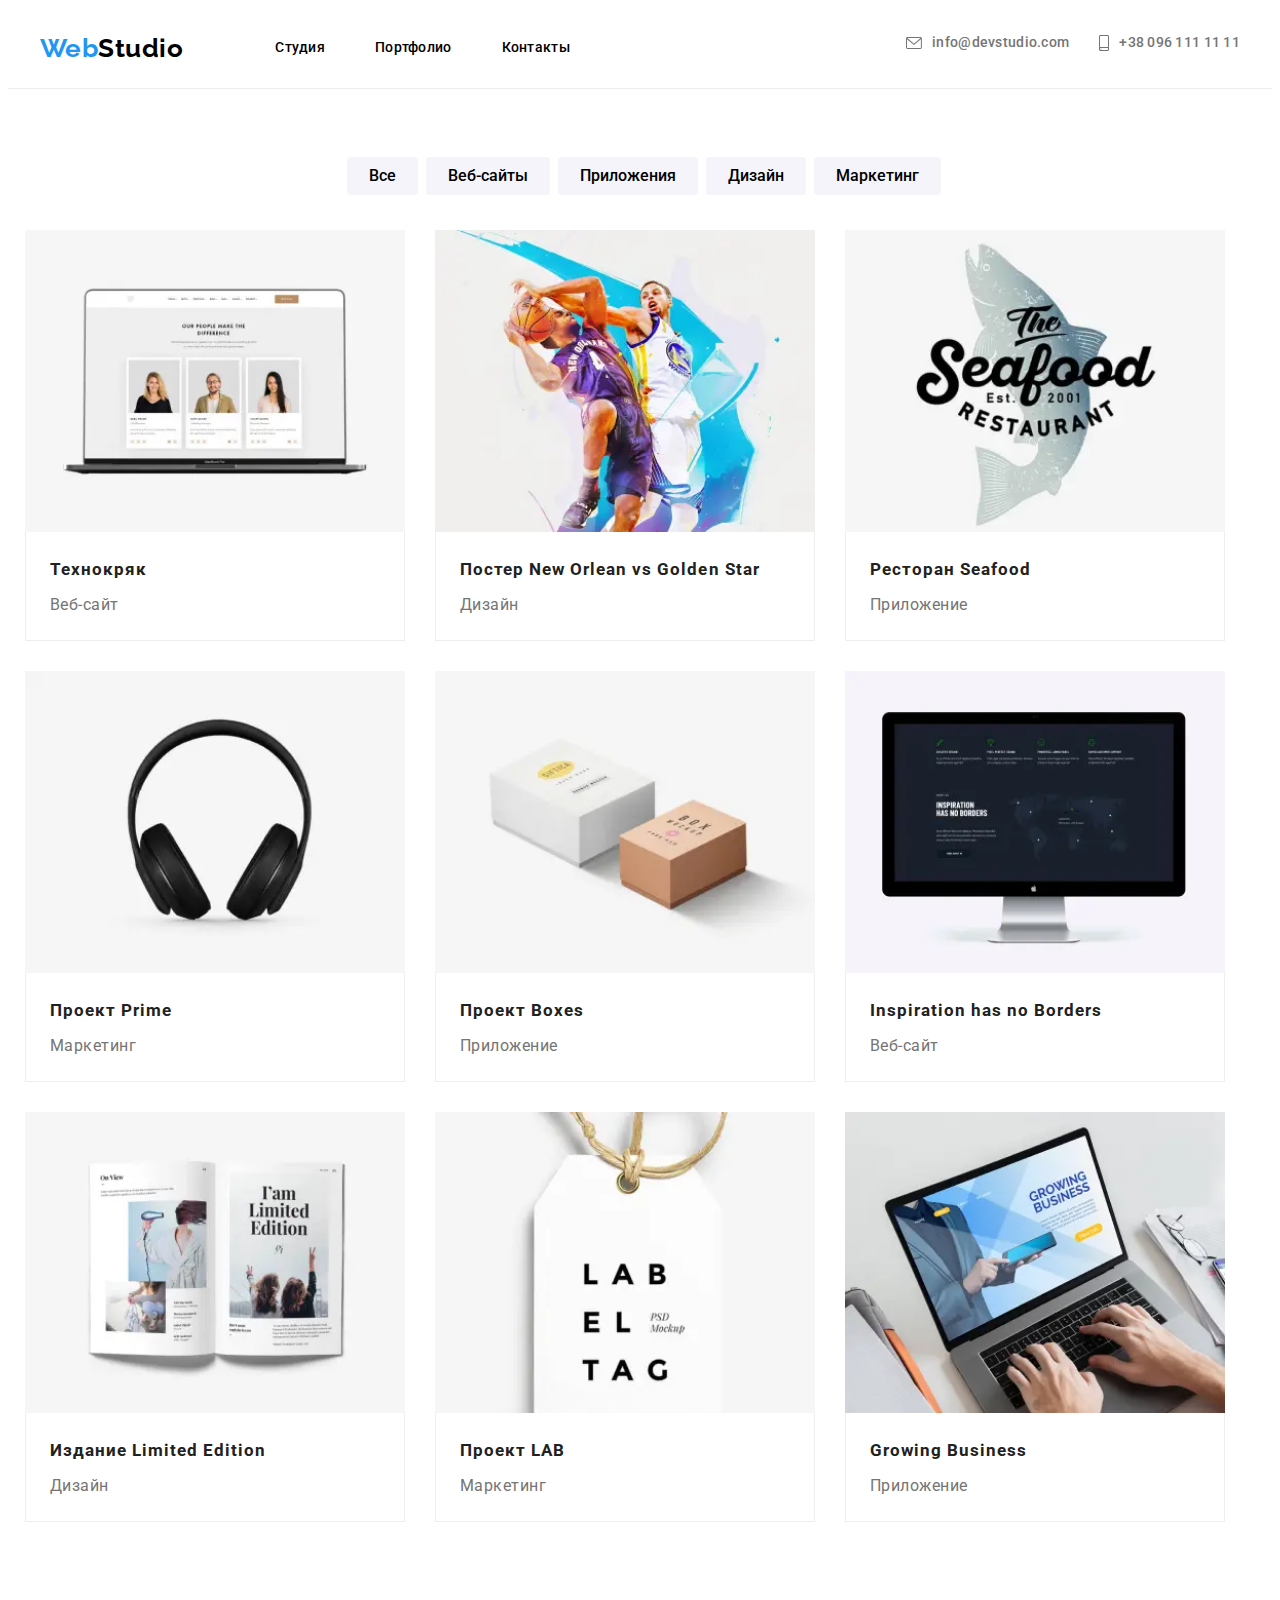
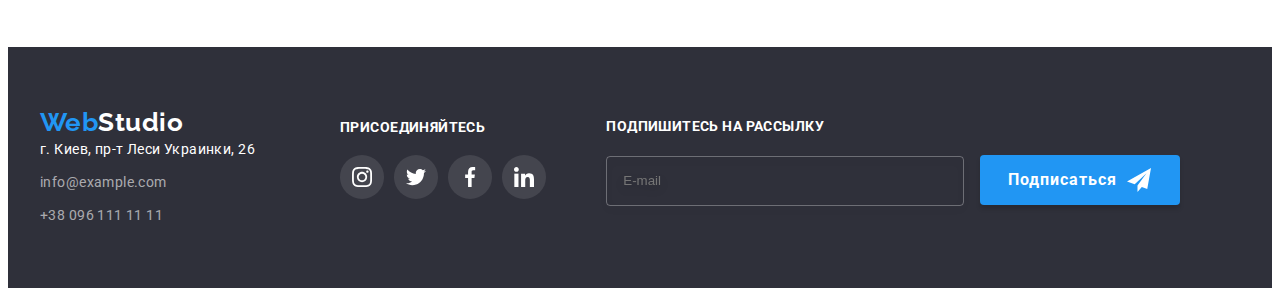
==== commit b5221d72: "heder modal" ====
--- a/portfolio.html
+++ b/portfolio.html
@@ -24,7 +24,7 @@
             <li class="navheader__item"><a href="" class="navheader__navigation navheader__header-page">Контакты</a></li>
         </ul>
         </nav>
-        <ul class="contacts cont-list">
+        <ul class="contacts">
             <li class="contacts__item-contact"><a href="mailto:info@devstudio.com" class="contacts__contact">
                     <svg class="contacts__mail-icon">
                         <use href="./img/symbol-defs.svg#icon-letter" wight="16" height="12"></use>
--- a/css/main.min.css
+++ b/css/main.min.css
@@ -1,2 +1,2 @@
-:root{--main-font-family: "Roboto", sans-serif;--secondary-fond-family: "Raleway", sans-serif;--navigation-color: #2196f3;--btn-tittle: #ffffff;--backgraund-section: #2f303a;--secondary-text-color: #757575;--btn-main-color-text: #000000;--main-footer-contacts: rgba(255, 255, 255, 0.6);--btn-background: #188ce8}.visually-hidden{position:absolute;width:1px;height:1px;margin:-1px;border:0;padding:0;white-space:nowrap;clip-path:inset(100%);clip:rect(0 0 0 0);overflow:hidden}body{font-family:var(--main-font-family);color:var(--btn-main-color-text)}h1,h2,h3,h4,h5,h6,p,ul,li{padding:0;margin:0}@media screen and (min-width: 1200px){.section{padding-bottom:94px;padding-top:94px}}.container{width:100%;padding-left:15px;padding-right:15px}@media screen and (min-width: 480px){.container{width:480px;margin:0 auto}}@media screen and (min-width: 768px){.container{width:768px}}@media screen and (min-width: 1200px){.container{width:1200px}}.header{font-family:var(--secondary-fond-family);font-style:normal;font-weight:700;line-height:1.19;letter-spacing:0.03em}.header-container{display:flex;justify-content:space-between;align-items:center;padding-top:16px;padding-bottom:16px;margin:0 auto}.logo-blue{color:var(--navigation-color);text-decoration:none;font-size:26px}.logo{color:var(--btn-main-color-text);text-decoration:none;font-size:26px}@media screen and (max-width: 767px){.header-container{display:flex}.navheader,.contacts{display:none}}@media screen and (min-width: 768px){.nav{width:100%;font-style:normal;font-weight:700;line-height:1.19;letter-spacing:0.03em;display:flex;align-items:center;justify-content:space-between}.navheader{display:flex;margin-left:92px;list-style:none;border-style:none}.navheader .navheader__item{margin-right:50px}.header-container{padding-top:21px;padding-bottom:21px}.images,.adress-list{list-style:none;border-style:none}.navheader__navigation,.contacts__contact{font-family:var(--main-font-family);font-weight:500;font-size:14px;line-height:1.14;letter-spacing:0.02em;text-decoration:none}.navheader__header-page{display:block;padding-bottom:32px;padding-top:32px;position:relative;transition-property:color;transition-duration:250ms;transition-timing-function:cubic-bezier(0.4, 0, 0.2, 1)}.navheader a:hover::after,.current::after{content:"";width:100%;height:4px;background-color:#2196f3;display:block;position:absolute;bottom:0;border-radius:2px}.navheader a:hover,.navheader a:focus{color:var(--navigation-color)}.navheader__navigation{color:var(--btn-main-color-text)}.contacts .contacts__item-contact{display:block;margin-right:50px}.contacts__item-contact a{display:flex;align-items:center;padding-top:32px;padding-bottom:32px}.contacts{margin-left:auto}.contacts .contacts__item-contact+.contacts__item-contact{margin-right:0}.cont-list{padding:0;margin:0}.contacts__item-contact .contacts__contact{color:var(--secondary-text-color);fill:var(--secondary-text-color);transition-property:color;transition-duration:250ms;transition-timing-function:cubic-bezier(0.4, 0, 0.2, 1)}.contacts__contact:hover,.contacts__contact:focus{color:var(--navigation-color);fill:#2196f3}.header .current{color:var(--navigation-color)}.header{justify-content:center;width:100%;margin-right:auto;margin-left:auto;border-bottom:1px solid #ececec}.contacts__item-contact .contacts__contact{display:flex;align-items:center}.contacts__mail-icon{width:16px;height:12px;margin-right:10px}.contacts__tel-icon{width:10px;height:16px;margin-right:10px}}@media screen and (min-width: 1200px){.navheader{display:flex;list-style:none;border-style:none}.navheader .navheader__item{margin-right:50px}.navheader .navheader__item:last-child{margin-right:0}.navheader__item{position:relative}.header-container{display:flex;padding-top:25px;padding-bottom:25px}.contacts{display:flex;list-style:none;border-style:none}.contacts__item-contact{margin-right:30px;margin-bottom:0px}}.burger-btn{display:inline-flex;background-color:transparent;border:none;padding:0;line-height:0;fill:currentColor;transition:fill 250ms cubic-bezier(0.4, 0, 0.2, 1)}.burger-btn:hover{fill:var(--navigation-color);cursor:pointer}.mobile-menu{position:fixed;z-index:100;top:0;left:0;width:100vw;height:100vh;background-color:#ffffff;opacity:0;visibility:hidden;pointer-events:none;transition:opacity 250ms cubic-bezier(0.4, 0, 0.2, 1),visibility 205ms cubic-bezier(0.4, 0, 0.2, 1)}.mobile-menu__container{height:100vh;display:flex;flex-direction:column;justify-content:space-between;position:relative;padding-top:48px;padding-left:25px}.mobile-menu__close-button{position:absolute;top:10px;right:0px;fill:currentColor;transition:fill 250ms cubic-bezier(0.4, 0, 0.2, 1)}.mobile-menu__close-button:hover{fill:var(--navigation-color);cursor:pointer}.mobile-menu.is-open{opacity:1;visibility:visible;pointer-events:auto}.close-btn{position:absolute;background-color:unset;border:unset;padding:unset;line-height:0;width:40px;height:40px}.list{font-family:'Roboto';font-style:normal;font-weight:500;font-size:40px;line-height:47px;text-align:center;letter-spacing:0.02em;color:#2196F3;list-style:none}.nav-menu__item{list-style:none;border-style:none}.link{text-decoration:none}@media screen and (min-width: 768px){.burger-btn{display:none}}.title{background-color:#c4c4c4;background-image:linear-gradient(rgba(47,48,58,0.4), rgba(47,48,58,0.4)),url(../../img/studio/mobile/hero-img.jpg);background-size:cover;text-align:center}@media (min-device-pixel-ratio: 2), (min-resolution: 192dpi), (min-resolution: 2dppx){.title{background-image:linear-gradient(rgba(47,48,58,0.4), rgba(47,48,58,0.4)),url(../../img/studio/mobile/hero-img@2x.jpg)}}.title-section{width:100%;padding-top:118px;padding-bottom:118px}.title__first{margin-bottom:30px;font-weight:900;font-size:26px;line-height:1.62;text-align:center;letter-spacing:0.06em;text-transform:uppercase;color:var(--btn-tittle);font-family:var(--main-font-family)}@media screen and (min-width: 768px) and (min-device-pixel-ratio: 1), screen and (min-width: 768px) and (min-resolution: 96dpi), screen and (min-width: 768px) and (min-resolution: 1dppx){.title{background-image:linear-gradient(rgba(47,48,58,0.4), rgba(47,48,58,0.4)),url(../../img/studio/tablet/hero-img.jpg)}}@media screen and (min-width: 768px) and (min-device-pixel-ratio: 2), screen and (min-width: 768px) and (min-resolution: 192dpi), screen and (min-width: 768px) and (min-resolution: 2dppx){.title{background-image:linear-gradient(rgba(47,48,58,0.4), rgba(47,48,58,0.4)),url(../../img/studio/tablet/hero-img@2x.jpg)}}@media screen and (min-width: 1200px){.title-section{padding-top:200px;padding-bottom:200px}.title__first{margin-bottom:30px;font-weight:900;font-size:44px;line-height:1.36}}@media screen and (min-width: 1200px) and (min-device-pixel-ratio: 1), screen and (min-width: 1200px) and (min-resolution: 96dpi), screen and (min-width: 1200px) and (min-resolution: 1dppx){.title{background-image:linear-gradient(rgba(47,48,58,0.4), rgba(47,48,58,0.4)),url(../../img/studio/desktop/hero-Img.jpg)}}@media screen and (min-width: 1200px) and (min-device-pixel-ratio: 2), screen and (min-width: 1200px) and (min-resolution: 192dpi), screen and (min-width: 1200px) and (min-resolution: 2dppx){.title{background-image:linear-gradient(rgba(47,48,58,0.4), rgba(47,48,58,0.4)),url(../../img/studio/desktop/hero-Img@2x.jpg)}}.btn{font-family:var(--main-font-family);font-style:normal;font-weight:700;font-size:16px;line-height:1.87;letter-spacing:0.06em;border-style:none;border-radius:4px;padding:10px 32px;color:var(--btn-tittle);box-shadow:0px 4px 4px rgba(0,0,0,0.15);background:#2196f3;cursor:pointer;border:1px}.btn:hover,.btn:focus{box-shadow:0px 4px 4px rgba(0,0,0,0.15);border-radius:4px;background:var(--btn-background)}.backdrop{position:fixed;left:0px;top:0px;right:0;bottom:0;opacity:1;z-index:100;transition-duration:250ms;transition-timing-function:cubic-bezier(0.4, 0, 0.2, 1);background:rgba(0,0,0,0.2)}.backdrop.is-hidden{opacity:0;visibility:hidden;pointer-events:none}.modal{position:absolute;top:50%;left:50%;transform:translate(-50%, -50%);width:528px;height:580px;background:#FFFFFF;padding:40px}.modal__close-btn{display:flex;position:absolute;justify-content:center;align-items:center;width:40px;height:40px;top:8px;right:8px;border-radius:50%;background:#FFFFFF;cursor:pointer;border:1px solid rgba(0,0,0,0.1);transition:fill 250ms cubic-bezier(0.4, 0, 0.2, 1)}.modal__close-btn:focus,.modal__close-btn:active,.modal__close-btn:hover{fill:var(--navigation-color)}.modal-form a{font-family:var(--main-font-family);font-style:normal;font-weight:400;font-size:14px;line-height:1.71;letter-spacing:0.03em;text-decoration-line:underline;color:var(--navigation-color)}.modal-form__title{font-family:var(--main-font-family);font-style:normal;font-weight:700;font-size:20px;line-height:23px;text-align:center;letter-spacing:0.03em;color:#212121;margin-bottom:15px}.modal-form__field{display:block;text-align:left;font-family:var(--main-font-family);font-style:normal;font-weight:400;font-size:12px;line-height:14px;letter-spacing:0.01em;color:#757575}.modal-form__field:not(:last-child){margin-bottom:10px}.modal-form__input{width:100%;height:40px;border:1px solid rgba(33,33,33,0.2);box-sizing:border-box;border-radius:4px;padding-left:42px;cursor:pointer;transition:border-color 250ms cubic-bezier(0.4, 0, 0.2, 1),outline 250ms cubic-bezier(0.4, 0, 0.2, 1),fill 250ms cubic-bezier(0.4, 0, 0.2, 1)}.modal-form__input:focus,.modal-form__input:hover{outline:none;border-color:var(--navigation-color);cursor:pointer;fill:var(--navigation-color)}.container-icon{display:block;position:relative;margin-top:5px}.container-icon:hover{outline:none;border-color:var(--navigation-color);cursor:pointer;fill:var(--navigation-color)}.modal-form__input-icon{width:12px;height:12px;position:absolute;top:50%;left:10px;transform:translateY(-50%);transition-duration:250ms;transition-timing-function:cubic-bezier(0.4, 0, 0.2, 1)}.modal-form__input:focus+.modal-form__input-icon{fill:var(--navigation-color)}.modal-form__message{width:100%;height:120px;border:1px solid rgba(33,33,33,0.2);border-radius:4px;resize:none;padding:12px 16px;outline:none;margin-top:5px;transition-duration:250ms;transition-timing-function:cubic-bezier(0.4, 0, 0.2, 1)}.modal-form__message:focus{border-color:var(--navigation-color)}.modal-form__message::placeholder{font-family:var(--main-font-family);font-style:normal;font-weight:400;font-size:14px;line-height:16px;letter-spacing:0.01em;color:rgba(117,117,117,0.5)}.modal-form__checkbox-policy{display:flex;align-items:center;font-family:var(--main-font-family);font-style:normal;font-size:14px;line-height:1.71;letter-spacing:0.03em;color:var(--secondary-text-color)}.modal-form__checkbox-policy::before{content:"";display:inline-block;width:16px;height:15px;border:2px solid #212121;border-radius:2px;cursor:pointer;margin-right:10px;margin-left:13px;vertical-align:middle;transition-duration:250ms;transition-timing-function:cubic-bezier(0.4, 0, 0.2, 1)}.modal-form__checkbox:checked+.modal-form__checkbox-policy::before{background-color:#2196F3;border:2px solid #2196F3;border-radius:2px;background-image:url("../img/icon-checkbox.svg");background-position:center;outline:2px solid #2196f3}.modal-form__btn{width:200px;min-height:50px;background:#2196F3;box-shadow:0px 4px 4px rgba(0,0,0,0.15);border-radius:4px;margin:30px auto 0 auto;border:none;font-weight:bold;font-size:16px;line-height:30px;text-align:center;letter-spacing:0.06em;color:#FFFFFF;transition-duration:250ms;transition-timing-function:cubic-bezier(0.4, 0, 0.2, 1)}.modal-form__btn:hover,.modal-form__btn:focus{cursor:pointer;background:#188CE8;box-shadow:0px 4px 4px rgba(0,0,0,0.15);border-radius:4px}@media screen and (min-width: 768px){.modal{width:450px}}@media screen and (min-width: 1200px){.modal{width:528px}}.advantages{list-style:none}.advantages__h3-list-title{margin-bottom:10px;font-weight:700;font-size:14px;line-height:1.14;text-align:center;text-transform:uppercase}.advantages__p-list-title{font-size:14px;line-height:1.71;color:var(--secondary-text-color)}.advantages__desc-icon{width:70px;height:70px}.advantages__deck-title{display:flex;align-items:center;justify-content:center;margin-bottom:30px;border-radius:4px;height:120px;background:#f5f4fa;border-radius:4px}@media screen and (min-width: 768px){.advantages{display:flex;flex-wrap:wrap;margin-left:-30px;margin-top:-30px}.advantages__title{flex-basis:calc((100% - 60px) / 2);margin-bottom:unset;margin-left:30px;margin-top:30px}.advantages__h3-list-title{text-align:unset}}@media screen and (min-width: 1200px){.advantages{margin-top:-30px;margin-left:-30px}.advantages__title{margin-bottom:unset;flex-basis:calc((100% - 120px) / 4);margin-top:30px;margin-left:30px}.advantages__h3-list-title{text-align:unset}}.list-desc{padding-top:60px;padding-bottom:60px}@media screen and (max-width: 1199px){.list-busy{display:none}}@media screen and (min-width: 1200px){.list-busy{padding-bottom:94px}.list-busy__h2-title{font-weight:700;font-size:36px;line-height:1.16;text-align:center;margin-bottom:50px}.busy{display:flex;margin-top:-30px;margin-left:-30px}.busy__title{position:relative;width:370px;height:294px}.busy__list-title-img{flex-basis:calc((100% - 90px) / 3);margin-top:30px;margin-left:30px;position:relative;list-style:none}.busy__text{font-weight:700;font-size:14px;line-height:1.143;position:absolute;padding-top:27px;padding-bottom:27px;bottom:0;left:0;width:370px;height:70px;text-align:center;background:rgba(47,48,58,0.8);text-transform:uppercase;color:#ffffff}}.list-imgs__h2-title{font-family:var(--main-font-family);font-style:normal;font-weight:700;font-size:28px;line-height:1.18;letter-spacing:0.03em;text-align:center;margin-bottom:30px;padding-top:60px}.team__h3-name{font-family:var(--main-font-family);font-style:normal;font-weight:500;font-size:16px;line-height:1.19;text-align:center;letter-spacing:0.03em;margin-bottom:10px;color:#212121}.team__p-name{margin-top:10px;margin-bottom:16px;font-style:normal;font-weight:400;font-size:16px;line-height:1.19;text-align:center;letter-spacing:0.03em;color:var(--secondary-text-color)}.list-imgs{background:#f5f4fa}.team__list-title-imgs{background-color:#fff;box-shadow:0px 1px 3px rgba(0,0,0,0.12),0px 1px 1px rgba(0,0,0,0.14),0px 2px 1px rgba(0,0,0,0.2);border-radius:0px 0px 4px 4px}.team__info{display:block;padding-top:30px;padding-bottom:24px;text-align:center}.img-ourteam{width:100%;height:100%}@media screen and (max-width: 767px){.team__list-title-imgs:not(:last-child){margin-bottom:30px}}@media screen and (min-width: 768px){.team{display:flex;flex-wrap:wrap;margin-top:-30px;margin-left:-30px;list-style:none;justify-content:center;align-items:center}.team__list-title-imgs{margin-top:30px;margin-left:30px}.img-ourteam{width:unset;height:unset}}@media screen and (min-width: 1200px){.team{display:flex;margin-top:-30px;margin-left:-30px;justify-content:center;align-items:center}.team__list-title-imgs{margin-top:30px;margin-left:30px}.team__info{padding-top:30px;padding-right:32px;padding-bottom:30px;padding-left:32px;text-align:center}.list-imgs__h2-title{font-style:normal;font-weight:700;font-size:36px;line-height:1.17;letter-spacing:0.03em;margin-bottom:50px;text-align:center}.img-ourteam{width:unset;height:unset}}.social{display:flex;justify-content:center;margin:0 auto;list-style:none}.social__links-item:not(:last-child){margin-right:10px}.social__list-item{display:flex;align-items:center;justify-content:center;width:44px;height:44px;border-radius:50%;color:#afb1b8}.social__icon{fill:currentColor;width:20px;height:20px}@media screen and (min-width: 1200px){.social{display:flex;justify-content:space-between}.social__list-item{display:flex;align-items:center;justify-content:center;width:44px;height:44px;border-radius:50%;color:#afb1b8;transition:color 250ms cubic-bezier(0.4, 0, 0.2, 1),background-color 250ms cubic-bezier(0.4, 0, 0.2, 1)}.social__list-item:hover,.social__list-item:focus{background-color:#2196f3;color:#ffffff}.social__icon{fill:currentColor;width:20px;height:20px}}.regular-customers{padding-top:60px;padding-bottom:60px}.section__regular-customers{margin-bottom:50px;font-family:var(--main-font-family);font-style:normal;font-weight:700;font-size:28px;line-height:33px;text-align:center;letter-spacing:0.03em;color:#212121}.customers{display:flex;flex-wrap:wrap;margin-top:-30px;margin-left:-30px;list-style:none}.customers__imegs-regular{margin-top:30px;margin-left:30px;flex-basis:calc((100% - 60px) / 2)}.customers__client-link{display:flex;justify-content:center;align-items:center;height:92px;border:1px solid #afb1b8;border-radius:4px;color:#afb1b8;transition:border 250ms cubic-bezier(0.4, 0, 0.2, 1),color 250ms cubic-bezier(0.4, 0, 0.2, 1)}.customers__client-link:hover,.customers__client-link:focus{border:1px solid #2196f3;color:#2196f3}.customers__client-icon{fill:currentColor;width:106px;height:60px}@media screen and (min-width: 768px){.customers__imegs-regular{margin-top:30px;margin-left:30px;flex-basis:calc((100% - 90px) / 3)}}@media screen and (min-width: 1200px){.customers__imegs-regular{flex-basis:calc((100% - 180px) / 6)}}.button-portfolio{color:#212121;padding-top:60px;padding-bottom:60px}.filter{display:flex;list-style:none;flex-wrap:wrap;margin-top:-8px;margin-left:-8px}.filter__item{margin-top:8px;margin-left:8px}.modal-btn{border:none;border-radius:4px;padding:6px 22px;font-family:var(--main-font-family);font-weight:500;font-size:16px;line-height:1.62;background:#f5f4fa;transition:color 250ms cubic-bezier(0.4, 0, 0.2, 1),background-color 250ms cubic-bezier(0.4, 0, 0.2, 1),box-shadow 250ms cubic-bezier(0.4, 0, 0.2, 1)}.modal-btn:hover,.modal-btn:focus{background-color:var(--navigation-color);color:var(--btn-tittle);cursor:pointer;box-shadow:0px 3px 1px rgba(0,0,0,0.1),0px 1px 2px rgba(0,0,0,0.08),0px 2px 2px rgba(0,0,0,0.12);border-radius:4px}@media screen and (min-width: 768px){.filter-container{margin-bottom:30px}.filter{flex-wrap:unset;justify-content:center}}@media screen and (min-width: 1200px){.filter-container{margin-bottom:50px}}.images-list{list-style:none;display:flex;flex-wrap:wrap}.images{margin:15px;transition-property:box-shadow;transition-duration:250ms;transition-timing-function:cubic-bezier(0.4, 0, 0.2, 1);background:#ffffff}.images:hover,.images:focus{cursor:pointer;box-shadow:0px 1px 1px rgba(0,0,0,0.12),0px 4px 4px rgba(0,0,0,0.06),1px 4px 6px rgba(0,0,0,0.16)}.images__link{text-decoration:none;color:inherit;display:block;transition-duration:250ms;transition-timing-function:cubic-bezier(0.4, 0, 0.2, 1);transition-property:box-shadow;transition-delay:0}.images__link:hover,.images__link:focus{box-shadow:0px 1px 1px rgba(0,0,0,0.12),0px 4px 4px rgba(0,0,0,0.06),1px 4px 6px rgba(0,0,0,0.16);transform:box-shadow}.images__link:hover .images__item-description,.images__link:focus .images__item-description{transform:translateY(0%)}.images__description-top{position:relative;overflow:hidden}.images__item-description{font-family:var(--main-font-family);font-style:normal;font-weight:400;font-size:18px;line-height:1.56;letter-spacing:0.03em;color:#ffffff;background:rgba(33,150,243,0.9);position:absolute;top:0;left:0;padding:63px 24px 63px 24px;width:100%;height:100%;display:block;margin:0 auto;transform:translateY(100%);transition-duration:250ms;transition-timing-function:cubic-bezier(0.4, 0, 0.2, 1)}.images__link:hover .images__item-description,.images__link:focus .images__item-description{transform:translateY(0%)}.images__pictu-text{padding-top:20px;padding-right:24px;padding-left:24px;padding-bottom:20px;border-right:1px solid #eeeeee;border-bottom:1px solid #eeeeee;border-left:1px solid #eeeeee}.images__item-pictu{margin-bottom:4px;font-weight:700;font-size:17px;line-height:2;letter-spacing:0.06em}.images__items{font-style:normal;font-weight:400;font-size:16px;line-height:1.87;letter-spacing:0.03em;color:var(--secondary-text-color);text-shadow:none}.img-portfolio-projects{display:block;width:100%;height:auto}@media screen and (max-width: 767px){.images:not(:first-child){margin-top:30px}}@media screen and (min-width: 768px){.images-list{display:flex;flex-wrap:wrap;margin-top:-30px;margin-left:-30px}.images{flex-basis:calc((100% - 60px) / 2);margin-top:30px;margin-left:30px}}@media screen and (min-width: 1200px){.images-list{display:flex;flex-wrap:wrap;margin-top:-30px;margin-left:-30px}.images{margin-top:30px;margin-left:30px;flex-basis:calc((100% - 90px) / 3)}}.footer{font-family:var(--secondary-fond-family);font-style:normal;font-weight:700;line-height:1.19;letter-spacing:0.03em;padding-top:60px;padding-bottom:60px;background-color:var(--backgraund-section)}.logo-white{color:var(--btn-tittle);text-decoration:none}.footer-logo{margin-bottom:20px}.footer-container{display:flex;flex-direction:column;text-align:center}.footer__contact:not(:last-child){margin-bottom:9px}.adress{font-style:normal;font-size:14px;line-height:1.71;letter-spacing:0.03em}.adress__link{color:var(--btn-tittle);text-decoration:none}.footer__mail,.footer__tel{color:rgba(255,255,255,0.6);text-decoration:none}.adress__list{font-family:var(--main-font-family);font-style:normal;font-weight:400;font-size:14px;line-height:1.71;text-align:center;letter-spacing:0.03em;display:flex;flex-direction:column;list-style:none}.footer__social-container{width:206px;margin:0 auto;margin-bottom:60px}.footer__social-title{font-family:var(--main-font-family);font-style:normal;font-weight:700;font-size:14px;line-height:1.143;letter-spacing:0.03em;text-transform:uppercase;margin-bottom:20px;width:206px;padding-top:12px;color:#ffffff}.footer-social-list{display:flex;justify-content:space-between;list-style:none}.footer-social-list__item-link{display:flex;justify-content:center;align-items:center;width:44px;height:44px;border-radius:50%;background-color:rgba(255,255,255,0.1);background-position:center;position:relative;fill:currentColor;transition:color 250ms cubic-bezier(0.4, 0, 0.2, 1),background-color 250ms cubic-bezier(0.4, 0, 0.2, 1)}.footer-social-list__item-link:hover,.footer-social-list__item-link:focus{background-color:#2196f3;color:#fff}.footer-social-list__icon{fill:#fff}.footer__subscription{margin:0 auto}.footer__subtitle{font-family:var(--main-font-family);display:block;padding-top:12px;margin-bottom:20px;font-weight:700;font-size:14px;line-height:1.14;letter-spacing:0.03em;text-transform:uppercase;color:#ffffff}.footer-form__input{width:450px;height:50px;padding-left:16px;margin-right:12px;margin-bottom:20px;border:1px solid rgba(255,255,255,0.3);box-sizing:border-box;filter:drop-shadow(0px 4px 4px rgba(0,0,0,0.15));border-radius:4px;background:transparent;color:#FFFFFF;transition-duration:250ms;transition-timing-function:cubic-bezier(0.4, 0, 0.2, 1)}.footer-form__input:focus{border-color:var(--navigation-color);outline:none}@media screen and (min-width: 768px) and (max-width: 1199px){.footer-container{flex-direction:unset;flex-wrap:wrap;padding-left:86px;padding-right:86px}.footer__social-container{margin:0;margin-left:auto}.footer__subscription{margin:0 auto}.footer-form__input{width:450px}}@media screen and (min-width: 1200px){.footer-container{display:flex;justify-content:space-between;flex-direction:unset;text-align:unset}.footer__social-container{margin:0}.footer-form__input{margin-right:12px;margin-bottom:0;width:358px}}.subscription{font-weight:bold;font-size:14px;line-height:1.14;letter-spacing:0.03em;text-transform:uppercase;color:#ffffff}.submit-btn{display:inline-flex;justify-content:center;border:none;width:200px;height:50px;background:#2196F3;box-shadow:0px 4px 4px rgba(0,0,0,0.15);border-radius:4px;font-family:var(--main-font-family);font-style:normal;font-weight:700;font-size:16px;line-height:1.87;align-items:center;text-align:center;letter-spacing:0.06em;border:transparent;color:#FFFFFF;cursor:pointer;transition-duration:250ms;transition-timing-function:cubic-bezier(0.4, 0, 0.2, 1)}.submit-btn:hover,.submit-btn:focus{background-color:var(--btn-background)}.footer-form__icon{margin-left:10px}@media screen and (min-width: 1200px){.footer-form{display:flex}.footer-form-input{width:358px;margin-right:12px}.footer__adress{width:230px;margin-right:70px}.adress__list{text-align:unset}}
+:root{--main-font-family: "Roboto", sans-serif;--secondary-fond-family: "Raleway", sans-serif;--navigation-color: #2196f3;--btn-tittle: #ffffff;--backgraund-section: #2f303a;--secondary-text-color: #757575;--btn-main-color-text: #000000;--main-footer-contacts: rgba(255, 255, 255, 0.6);--btn-background: #188ce8}.visually-hidden{position:absolute;width:1px;height:1px;margin:-1px;border:0;padding:0;white-space:nowrap;clip-path:inset(100%);clip:rect(0 0 0 0);overflow:hidden}body{font-family:var(--main-font-family);color:var(--btn-main-color-text)}h1,h2,h3,h4,h5,h6,p,ul,li{padding:0;margin:0}@media screen and (min-width: 1200px){.section{padding-bottom:94px;padding-top:94px}}.container{width:100%;padding-left:15px;padding-right:15px}@media screen and (min-width: 480px){.container{width:480px;margin:0 auto}}@media screen and (min-width: 768px){.container{width:768px}}@media screen and (min-width: 1200px){.container{width:1200px}}.header{font-family:var(--secondary-fond-family);font-style:normal;font-weight:700;line-height:1.19;letter-spacing:0.03em}.header-container{display:flex;justify-content:space-between;align-items:center;margin:0 auto}.logo-blue{color:var(--navigation-color);text-decoration:none;font-size:26px}.logo{color:var(--btn-main-color-text);text-decoration:none;font-size:26px}@media screen and (max-width: 767px){.header-container{display:flex}.navheader,.contacts{display:none}}@media screen and (min-width: 768px){.nav{font-style:normal;font-weight:700;line-height:1.19;letter-spacing:0.03em;display:flex;align-items:center;justify-content:space-between}.navheader{display:flex;margin-left:92px;list-style:none;border-style:none}.navheader .navheader__item{margin-right:50px}.images,.adress-list{list-style:none;border-style:none}.navheader__navigation,.contacts__contact{font-family:var(--main-font-family);font-weight:500;font-size:14px;line-height:1.14;letter-spacing:0.02em;text-decoration:none}.navheader__header-page{display:block;padding-bottom:32px;padding-top:32px;position:relative;transition-property:color;transition-duration:250ms;transition-timing-function:cubic-bezier(0.4, 0, 0.2, 1)}.navheader a:hover::after{content:"";width:100%;height:4px;background-color:#2196f3;display:block;position:absolute;bottom:0;border-radius:2px}.navheader a:hover,.navheader a:focus{color:var(--navigation-color)}.navheader__navigation{position:relative;color:var(--btn-main-color-text)}.contacts .contacts__item-contact{display:block}.contacts__item-contact a{display:flex;align-items:center}.contacts{margin-left:auto}.contacts .contacts__item-contact+.contacts__item-contact{margin-right:0}.contacts__item-contact .contacts__contact{color:var(--secondary-text-color);fill:var(--secondary-text-color);transition-property:color;transition-duration:250ms;transition-timing-function:cubic-bezier(0.4, 0, 0.2, 1)}.contacts__contact:hover,.contacts__contact:focus{color:var(--navigation-color);fill:#2196f3}.header{justify-content:center;width:100%;margin-right:auto;margin-left:auto;border-bottom:1px solid #ececec}.contacts__item-contact .contacts__contact{display:flex;align-items:center;margin-bottom:10px}.contacts__mail-icon{width:16px;height:12px;margin-right:10px}.contacts__tel-icon{width:10px;height:16px;margin-right:10px}}@media screen and (min-width: 1200px){.navheader{display:flex;list-style:none;border-style:none}.navheader .navheader__item{margin-right:50px}.navheader .navheader__item:last-child{margin-right:0}.navheader__item{position:relative}.header-container{display:flex}.contacts{display:flex;list-style:none;border-style:none}.contacts__item-contact{margin-right:30px;margin-bottom:0px}}.burger-btn{display:inline-flex;background-color:transparent;border:none;padding:0;line-height:0;fill:currentColor;transition:fill 250ms cubic-bezier(0.4, 0, 0.2, 1)}.burger-btn:hover{fill:var(--navigation-color);cursor:pointer}.mobile-menu{position:fixed;z-index:100;top:0;left:0;width:100vw;height:100vh;background-color:#ffffff;opacity:0;visibility:hidden;pointer-events:none;transition:opacity 250ms cubic-bezier(0.4, 0, 0.2, 1),visibility 205ms cubic-bezier(0.4, 0, 0.2, 1)}.mobile-menu__container{height:100vh;display:flex;flex-direction:column;justify-content:space-between;position:relative;padding-top:48px;padding-left:25px}.mobile-menu__close-button{position:absolute;top:10px;right:0px;fill:currentColor;transition:fill 250ms cubic-bezier(0.4, 0, 0.2, 1)}.mobile-menu__close-button:hover{fill:var(--navigation-color);cursor:pointer}.mobile-menu.is-open{opacity:1;visibility:visible;pointer-events:auto}.close-btn{position:absolute;background-color:unset;border:unset;padding:unset;line-height:0;width:40px;height:40px}.list{font-family:'Roboto';font-style:normal;font-weight:500;font-size:40px;line-height:47px;letter-spacing:0.02em;color:#2196F3;list-style:none}.nav-menu__item{list-style:none;border-style:none}.link{text-decoration:none}@media screen and (min-width: 768px){.burger-btn{display:none}}.nav-menu{margin-bottom:auto}.nav-menu__item{font-family:'Roboto';font-style:normal;font-weight:500;font-size:40px;line-height:47px;letter-spacing:0.02em;color:#212121}.nav-menu__link{color:#212121;transition:color 250ms cubic-bezier(0.4, 0, 0.2, 1)}.nav-menu__item:not(:last-child){margin-bottom:32px}.nav-menu__link:hover{color:#2196F3}.nav-address__tel{font-family:'Roboto';font-style:normal;font-weight:500;font-size:34px;line-height:40px;letter-spacing:0.02em;color:#2196F3}.nav-address__tel-link{color:#2196F3}.nav-address__mail{font-family:'Roboto';font-style:normal;font-weight:500;font-size:24px;line-height:28px;letter-spacing:0.02em;color:#757575;margin-bottom:64px}.nav-address__mail-link{color:#757575}.nav-social{display:flex;margin-bottom:48px;flex-wrap:wrap}.nav-social__item{font-family:'Roboto';font-style:normal;font-weight:500;font-size:18px;line-height:22px;letter-spacing:0.02em;color:#2196F3}.nav-social__link{color:#2196F3}.nav-social__item:not(:last-child)::after{margin-left:10px;margin-right:10px;content:"";border:1px solid rgba(33,33,33,0.2);transform:rotate(90deg)}.title{background-color:#c4c4c4;background-image:linear-gradient(rgba(47,48,58,0.4), rgba(47,48,58,0.4)),url(../../img/studio/mobile/hero-img.jpg);background-size:cover;text-align:center}@media (min-device-pixel-ratio: 2), (min-resolution: 192dpi), (min-resolution: 2dppx){.title{background-image:linear-gradient(rgba(47,48,58,0.4), rgba(47,48,58,0.4)),url(../../img/studio/mobile/hero-img@2x.jpg)}}.title-section{width:100%;padding-top:118px;padding-bottom:118px}.title__first{margin-bottom:30px;font-weight:900;font-size:26px;line-height:1.62;text-align:center;letter-spacing:0.06em;text-transform:uppercase;color:var(--btn-tittle);font-family:var(--main-font-family)}@media screen and (min-width: 768px) and (min-device-pixel-ratio: 1), screen and (min-width: 768px) and (min-resolution: 96dpi), screen and (min-width: 768px) and (min-resolution: 1dppx){.title{background-image:linear-gradient(rgba(47,48,58,0.4), rgba(47,48,58,0.4)),url(../../img/studio/tablet/hero-img.jpg)}}@media screen and (min-width: 768px) and (min-device-pixel-ratio: 2), screen and (min-width: 768px) and (min-resolution: 192dpi), screen and (min-width: 768px) and (min-resolution: 2dppx){.title{background-image:linear-gradient(rgba(47,48,58,0.4), rgba(47,48,58,0.4)),url(../../img/studio/tablet/hero-img@2x.jpg)}}@media screen and (min-width: 1200px){.title-section{padding-top:200px;padding-bottom:200px}.title__first{margin-bottom:30px;font-weight:900;font-size:44px;line-height:1.36}}@media screen and (min-width: 1200px) and (min-device-pixel-ratio: 1), screen and (min-width: 1200px) and (min-resolution: 96dpi), screen and (min-width: 1200px) and (min-resolution: 1dppx){.title{background-image:linear-gradient(rgba(47,48,58,0.4), rgba(47,48,58,0.4)),url(../../img/studio/desktop/hero-Img.jpg)}}@media screen and (min-width: 1200px) and (min-device-pixel-ratio: 2), screen and (min-width: 1200px) and (min-resolution: 192dpi), screen and (min-width: 1200px) and (min-resolution: 2dppx){.title{background-image:linear-gradient(rgba(47,48,58,0.4), rgba(47,48,58,0.4)),url(../../img/studio/desktop/hero-Img@2x.jpg)}}.btn{font-family:var(--main-font-family);font-style:normal;font-weight:700;font-size:16px;line-height:1.87;letter-spacing:0.06em;border-style:none;border-radius:4px;padding:10px 32px;color:var(--btn-tittle);box-shadow:0px 4px 4px rgba(0,0,0,0.15);background:#2196f3;cursor:pointer;border:1px}.btn:hover,.btn:focus{box-shadow:0px 4px 4px rgba(0,0,0,0.15);border-radius:4px;background:var(--btn-background)}.backdrop{position:fixed;left:0px;top:0px;right:0;bottom:0;opacity:1;z-index:100;transition-duration:250ms;transition-timing-function:cubic-bezier(0.4, 0, 0.2, 1);background:rgba(0,0,0,0.2)}.backdrop.is-hidden{opacity:0;visibility:hidden;pointer-events:none}.modal{position:absolute;top:50%;left:50%;transform:translate(-50%, -50%);width:528px;height:580px;background:#FFFFFF;padding:40px}.modal__close-btn{display:flex;position:absolute;justify-content:center;align-items:center;width:40px;height:40px;top:8px;right:8px;border-radius:50%;background:#FFFFFF;cursor:pointer;border:1px solid rgba(0,0,0,0.1);transition:fill 250ms cubic-bezier(0.4, 0, 0.2, 1)}.modal__close-btn:focus,.modal__close-btn:active,.modal__close-btn:hover{fill:var(--navigation-color)}.modal-form a{font-family:var(--main-font-family);font-style:normal;font-weight:400;font-size:14px;line-height:1.71;letter-spacing:0.03em;text-decoration-line:underline;color:var(--navigation-color)}.modal-form__title{font-family:var(--main-font-family);font-style:normal;font-weight:700;font-size:20px;line-height:23px;text-align:center;letter-spacing:0.03em;color:#212121;margin-bottom:15px}.modal-form__field{display:block;text-align:left;font-family:var(--main-font-family);font-style:normal;font-weight:400;font-size:12px;line-height:14px;letter-spacing:0.01em;color:#757575}.modal-form__field:not(:last-child){margin-bottom:10px}.modal-form__input{width:100%;height:40px;border:1px solid rgba(33,33,33,0.2);box-sizing:border-box;border-radius:4px;padding-left:42px;cursor:pointer;transition:border-color 250ms cubic-bezier(0.4, 0, 0.2, 1),outline 250ms cubic-bezier(0.4, 0, 0.2, 1),fill 250ms cubic-bezier(0.4, 0, 0.2, 1)}.modal-form__input:focus,.modal-form__input:hover{outline:none;border-color:var(--navigation-color);cursor:pointer;fill:var(--navigation-color)}.container-icon{display:block;position:relative;margin-top:5px}.container-icon:hover{outline:none;border-color:var(--navigation-color);cursor:pointer;fill:var(--navigation-color)}.modal-form__input-icon{width:12px;height:12px;position:absolute;top:50%;left:10px;transform:translateY(-50%);transition-duration:250ms;transition-timing-function:cubic-bezier(0.4, 0, 0.2, 1)}.modal-form__input:focus+.modal-form__input-icon{fill:var(--navigation-color)}.modal-form__message{width:100%;height:120px;border:1px solid rgba(33,33,33,0.2);border-radius:4px;resize:none;padding:12px 16px;outline:none;margin-top:5px;transition-duration:250ms;transition-timing-function:cubic-bezier(0.4, 0, 0.2, 1)}.modal-form__message:focus{border-color:var(--navigation-color)}.modal-form__message::placeholder{font-family:var(--main-font-family);font-style:normal;font-weight:400;font-size:14px;line-height:16px;letter-spacing:0.01em;color:rgba(117,117,117,0.5)}.modal-form__checkbox-policy{display:flex;align-items:center;font-family:var(--main-font-family);font-style:normal;font-size:14px;line-height:1.71;letter-spacing:0.03em;color:var(--secondary-text-color)}.modal-form__checkbox-policy::before{content:"";display:inline-block;width:16px;height:15px;border:2px solid #212121;border-radius:2px;cursor:pointer;margin-right:10px;margin-left:13px;vertical-align:middle;transition-duration:250ms;transition-timing-function:cubic-bezier(0.4, 0, 0.2, 1)}.modal-form__checkbox:checked+.modal-form__checkbox-policy::before{background-color:#2196F3;border:2px solid #2196F3;border-radius:2px;background-image:url("../img/icon-checkbox.svg");background-position:center;outline:2px solid #2196f3}.modal-form__btn{width:200px;min-height:50px;background:#2196F3;box-shadow:0px 4px 4px rgba(0,0,0,0.15);border-radius:4px;margin:30px auto 0 auto;border:none;font-weight:bold;font-size:16px;line-height:30px;text-align:center;letter-spacing:0.06em;color:#FFFFFF;transition-duration:250ms;transition-timing-function:cubic-bezier(0.4, 0, 0.2, 1)}.modal-form__btn:hover,.modal-form__btn:focus{cursor:pointer;background:#188CE8;box-shadow:0px 4px 4px rgba(0,0,0,0.15);border-radius:4px}@media screen and (min-width: 768px){.modal{width:450px}}@media screen and (min-width: 1200px){.modal{width:528px}}.advantages{list-style:none}.advantages__h3-list-title{margin-bottom:10px;font-weight:700;font-size:14px;line-height:1.14;text-align:center;text-transform:uppercase}.advantages__p-list-title{font-size:14px;line-height:1.71;color:var(--secondary-text-color)}.advantages__desc-icon{width:70px;height:70px}.advantages__deck-title{display:flex;align-items:center;justify-content:center;margin-bottom:30px;border-radius:4px;height:120px;background:#f5f4fa;border-radius:4px}@media screen and (min-width: 768px){.advantages{display:flex;flex-wrap:wrap;margin-left:-30px;margin-top:-30px}.advantages__title{flex-basis:calc((100% - 60px) / 2);margin-bottom:unset;margin-left:30px;margin-top:30px}.advantages__h3-list-title{text-align:unset}}@media screen and (min-width: 1200px){.advantages{margin-top:-30px;margin-left:-30px}.advantages__title{margin-bottom:unset;flex-basis:calc((100% - 120px) / 4);margin-top:30px;margin-left:30px}.advantages__h3-list-title{text-align:unset}}.list-desc{padding-top:60px;padding-bottom:60px}@media screen and (max-width: 1199px){.list-busy{display:none}}@media screen and (min-width: 1200px){.list-busy{padding-bottom:94px}.list-busy__h2-title{font-weight:700;font-size:36px;line-height:1.16;text-align:center;margin-bottom:50px}.busy{display:flex;margin-top:-30px;margin-left:-30px}.busy__title{position:relative;width:370px;height:294px}.busy__list-title-img{flex-basis:calc((100% - 90px) / 3);margin-top:30px;margin-left:30px;position:relative;list-style:none}.busy__text{font-weight:700;font-size:14px;line-height:1.143;position:absolute;padding-top:27px;padding-bottom:27px;bottom:0;left:0;width:370px;height:70px;text-align:center;background:rgba(47,48,58,0.8);text-transform:uppercase;color:#ffffff}}.list-imgs__h2-title{font-family:var(--main-font-family);font-style:normal;font-weight:700;font-size:28px;line-height:1.18;letter-spacing:0.03em;text-align:center;margin-bottom:30px;padding-top:60px}.team__h3-name{font-family:var(--main-font-family);font-style:normal;font-weight:500;font-size:16px;line-height:1.19;text-align:center;letter-spacing:0.03em;margin-bottom:10px;color:#212121}.team__p-name{margin-top:10px;margin-bottom:16px;font-style:normal;font-weight:400;font-size:16px;line-height:1.19;text-align:center;letter-spacing:0.03em;color:var(--secondary-text-color)}.list-imgs{background:#f5f4fa}.team__list-title-imgs{background-color:#fff;box-shadow:0px 1px 3px rgba(0,0,0,0.12),0px 1px 1px rgba(0,0,0,0.14),0px 2px 1px rgba(0,0,0,0.2);border-radius:0px 0px 4px 4px}.team__info{display:block;padding-top:30px;padding-bottom:24px;text-align:center}.img-ourteam{width:100%;height:100%}@media screen and (max-width: 767px){.team__list-title-imgs:not(:last-child){margin-bottom:30px}}@media screen and (min-width: 768px){.team{display:flex;flex-wrap:wrap;margin-top:-30px;margin-left:-30px;list-style:none;justify-content:center;align-items:center}.team__list-title-imgs{margin-top:30px;margin-left:30px}.img-ourteam{width:unset;height:unset}}@media screen and (min-width: 1200px){.team{display:flex;margin-top:-30px;margin-left:-30px;justify-content:center;align-items:center}.team__list-title-imgs{margin-top:30px;margin-left:30px}.team__info{padding-top:30px;padding-right:32px;padding-bottom:30px;padding-left:32px;text-align:center}.list-imgs__h2-title{font-style:normal;font-weight:700;font-size:36px;line-height:1.17;letter-spacing:0.03em;margin-bottom:50px;text-align:center}.img-ourteam{width:unset;height:unset}}.social{display:flex;justify-content:center;margin:0 auto;list-style:none}.social__links-item:not(:last-child){margin-right:10px}.social__list-item{display:flex;align-items:center;justify-content:center;width:44px;height:44px;border-radius:50%;color:#afb1b8}.social__icon{fill:currentColor;width:20px;height:20px}@media screen and (min-width: 1200px){.social{display:flex;justify-content:space-between}.social__list-item{display:flex;align-items:center;justify-content:center;width:44px;height:44px;border-radius:50%;color:#afb1b8;transition:color 250ms cubic-bezier(0.4, 0, 0.2, 1),background-color 250ms cubic-bezier(0.4, 0, 0.2, 1)}.social__list-item:hover,.social__list-item:focus{background-color:#2196f3;color:#ffffff}.social__icon{fill:currentColor;width:20px;height:20px}}.regular-customers{padding-top:60px;padding-bottom:60px}.section__regular-customers{margin-bottom:50px;font-family:var(--main-font-family);font-style:normal;font-weight:700;font-size:28px;line-height:33px;text-align:center;letter-spacing:0.03em;color:#212121}.customers{display:flex;flex-wrap:wrap;margin-top:-30px;margin-left:-30px;list-style:none}.customers__imegs-regular{margin-top:30px;margin-left:30px;flex-basis:calc((100% - 60px) / 2)}.customers__client-link{display:flex;justify-content:center;align-items:center;height:92px;border:1px solid #afb1b8;border-radius:4px;color:#afb1b8;transition:border 250ms cubic-bezier(0.4, 0, 0.2, 1),color 250ms cubic-bezier(0.4, 0, 0.2, 1)}.customers__client-link:hover,.customers__client-link:focus{border:1px solid #2196f3;color:#2196f3}.customers__client-icon{fill:currentColor;width:106px;height:60px}@media screen and (min-width: 768px){.customers__imegs-regular{margin-top:30px;margin-left:30px;flex-basis:calc((100% - 90px) / 3)}}@media screen and (min-width: 1200px){.customers__imegs-regular{flex-basis:calc((100% - 180px) / 6)}}.button-portfolio{color:#212121;padding-top:60px;padding-bottom:60px}.filter{font-family:var(--main-font-family);display:flex;list-style:none;flex-wrap:wrap;margin-bottom:50px}.filter__item{margin-top:8px;margin-left:8px}.modal-btn{border:none;border-radius:4px;padding:6px 22px;font-family:var(--main-font-family);font-weight:500;font-size:16px;line-height:1.62;background:#f5f4fa;transition:color 250ms cubic-bezier(0.4, 0, 0.2, 1),background-color 250ms cubic-bezier(0.4, 0, 0.2, 1),box-shadow 250ms cubic-bezier(0.4, 0, 0.2, 1)}.modal-btn:hover,.modal-btn:focus{background-color:var(--navigation-color);color:var(--btn-tittle);cursor:pointer;box-shadow:0px 3px 1px rgba(0,0,0,0.1),0px 1px 2px rgba(0,0,0,0.08),0px 2px 2px rgba(0,0,0,0.12);border-radius:4px}@media screen and (min-width: 768px){.filter-container{margin-bottom:30px}.filter{flex-wrap:unset;justify-content:center}}@media screen and (min-width: 1200px){.filter-container{margin-bottom:50px}}.images-list{list-style:none;display:flex;flex-wrap:wrap}.images{margin:15px;transition-property:box-shadow;transition-duration:250ms;transition-timing-function:cubic-bezier(0.4, 0, 0.2, 1);background:#ffffff}.images:hover,.images:focus{cursor:pointer;box-shadow:0px 1px 1px rgba(0,0,0,0.12),0px 4px 4px rgba(0,0,0,0.06),1px 4px 6px rgba(0,0,0,0.16)}.images__link{text-decoration:none;color:inherit;display:block;transition-duration:250ms;transition-timing-function:cubic-bezier(0.4, 0, 0.2, 1);transition-property:box-shadow;transition-delay:0}.images__link:hover,.images__link:focus{box-shadow:0px 1px 1px rgba(0,0,0,0.12),0px 4px 4px rgba(0,0,0,0.06),1px 4px 6px rgba(0,0,0,0.16);transform:box-shadow}.images__link:hover .images__item-description,.images__link:focus .images__item-description{transform:translateY(0%)}.images__description-top{position:relative;overflow:hidden}.images__item-description{font-family:var(--main-font-family);font-style:normal;font-weight:400;font-size:18px;line-height:1.56;letter-spacing:0.03em;color:#ffffff;background:rgba(33,150,243,0.9);position:absolute;top:0;left:0;padding:63px 24px 63px 24px;width:100%;height:100%;display:block;margin:0 auto;transform:translateY(100%);transition-duration:250ms;transition-timing-function:cubic-bezier(0.4, 0, 0.2, 1)}.images__link:hover .images__item-description,.images__link:focus .images__item-description{transform:translateY(0%)}.images__pictu-text{padding-top:20px;padding-right:24px;padding-left:24px;padding-bottom:20px;border-right:1px solid #eeeeee;border-bottom:1px solid #eeeeee;border-left:1px solid #eeeeee}.images__item-pictu{margin-bottom:4px;font-weight:700;font-size:17px;line-height:2;letter-spacing:0.06em}.images__items{font-style:normal;font-weight:400;font-size:16px;line-height:1.87;letter-spacing:0.03em;color:var(--secondary-text-color);text-shadow:none}.img-portfolio-projects{display:block;width:100%;height:auto}@media screen and (max-width: 767px){.images:not(:first-child){margin-top:30px}}@media screen and (min-width: 768px){.images-list{display:flex;flex-wrap:wrap;margin-top:-30px;margin-left:-30px}.images{flex-basis:calc((100% - 60px) / 2)}}@media screen and (min-width: 1200px){.images-list{display:flex;flex-wrap:wrap;margin-top:-30px;margin-left:-30px}.images{flex-basis:calc((100% - 90px) / 3)}}.footer{font-family:var(--secondary-fond-family);font-style:normal;font-weight:700;line-height:1.19;letter-spacing:0.03em;padding-top:60px;padding-bottom:60px;background-color:var(--backgraund-section)}.logo-white{color:var(--btn-tittle);text-decoration:none}.footer-logo{margin-bottom:20px}.footer-container{display:flex;flex-direction:column;text-align:center}.footer__contact:not(:last-child){margin-bottom:9px}.adress{font-style:normal;font-size:14px;line-height:1.71;letter-spacing:0.03em}.adress__link{color:var(--btn-tittle);text-decoration:none}.footer__mail,.footer__tel{color:rgba(255,255,255,0.6);text-decoration:none}.adress__list{font-family:var(--main-font-family);font-style:normal;font-weight:400;font-size:14px;line-height:1.71;text-align:center;letter-spacing:0.03em;display:flex;flex-direction:column;list-style:none}.footer__social-container{width:206px;margin:0 auto;margin-bottom:60px}.footer__social-title{font-family:var(--main-font-family);font-style:normal;font-weight:700;font-size:14px;line-height:1.143;letter-spacing:0.03em;text-transform:uppercase;margin-bottom:20px;width:206px;padding-top:12px;color:#ffffff}.footer-social-list{display:flex;justify-content:space-between;list-style:none}.footer-social-list__item-link{display:flex;justify-content:center;align-items:center;width:44px;height:44px;border-radius:50%;background-color:rgba(255,255,255,0.1);background-position:center;position:relative;fill:currentColor;transition:color 250ms cubic-bezier(0.4, 0, 0.2, 1),background-color 250ms cubic-bezier(0.4, 0, 0.2, 1)}.footer-social-list__item-link:hover,.footer-social-list__item-link:focus{background-color:#2196f3;color:#fff}.footer-social-list__icon{fill:#fff}.footer__subscription{margin:0 auto}.footer__subtitle{font-family:var(--main-font-family);display:block;padding-top:12px;margin-bottom:20px;font-weight:700;font-size:14px;line-height:1.14;letter-spacing:0.03em;text-transform:uppercase;color:#ffffff}.footer-form__input{width:450px;height:50px;padding-left:16px;margin-right:12px;margin-bottom:20px;border:1px solid rgba(255,255,255,0.3);box-sizing:border-box;filter:drop-shadow(0px 4px 4px rgba(0,0,0,0.15));border-radius:4px;background:transparent;color:#FFFFFF;transition-duration:250ms;transition-timing-function:cubic-bezier(0.4, 0, 0.2, 1)}.footer-form__input:focus{border-color:var(--navigation-color);outline:none}@media screen and (min-width: 768px) and (max-width: 1199px){.footer-container{flex-direction:unset;flex-wrap:wrap;padding-left:86px;padding-right:86px}.footer__social-container{margin:0;margin-left:auto}.footer__subscription{margin:0 auto}.footer-form__input{width:450px}}@media screen and (min-width: 1200px){.footer-container{display:flex;justify-content:space-between;flex-direction:unset;text-align:unset}.footer__social-container{margin:0}.footer-form__input{margin-right:12px;margin-bottom:0;width:358px}}.subscription{font-weight:bold;font-size:14px;line-height:1.14;letter-spacing:0.03em;text-transform:uppercase;color:#ffffff}.submit-btn{display:inline-flex;justify-content:center;border:none;width:200px;height:50px;background:#2196F3;box-shadow:0px 4px 4px rgba(0,0,0,0.15);border-radius:4px;font-family:var(--main-font-family);font-style:normal;font-weight:700;font-size:16px;line-height:1.87;align-items:center;text-align:center;letter-spacing:0.06em;border:transparent;color:#FFFFFF;cursor:pointer;transition-duration:250ms;transition-timing-function:cubic-bezier(0.4, 0, 0.2, 1)}.submit-btn:hover,.submit-btn:focus{background-color:var(--btn-background)}.footer-form__icon{margin-left:10px}@media screen and (min-width: 1200px){.footer-form{display:flex}.footer-form-input{width:358px;margin-right:12px}.footer__adress{width:230px;margin-right:70px}.adress__list{text-align:unset}}
 /*# sourceMappingURL=main.min.css.map */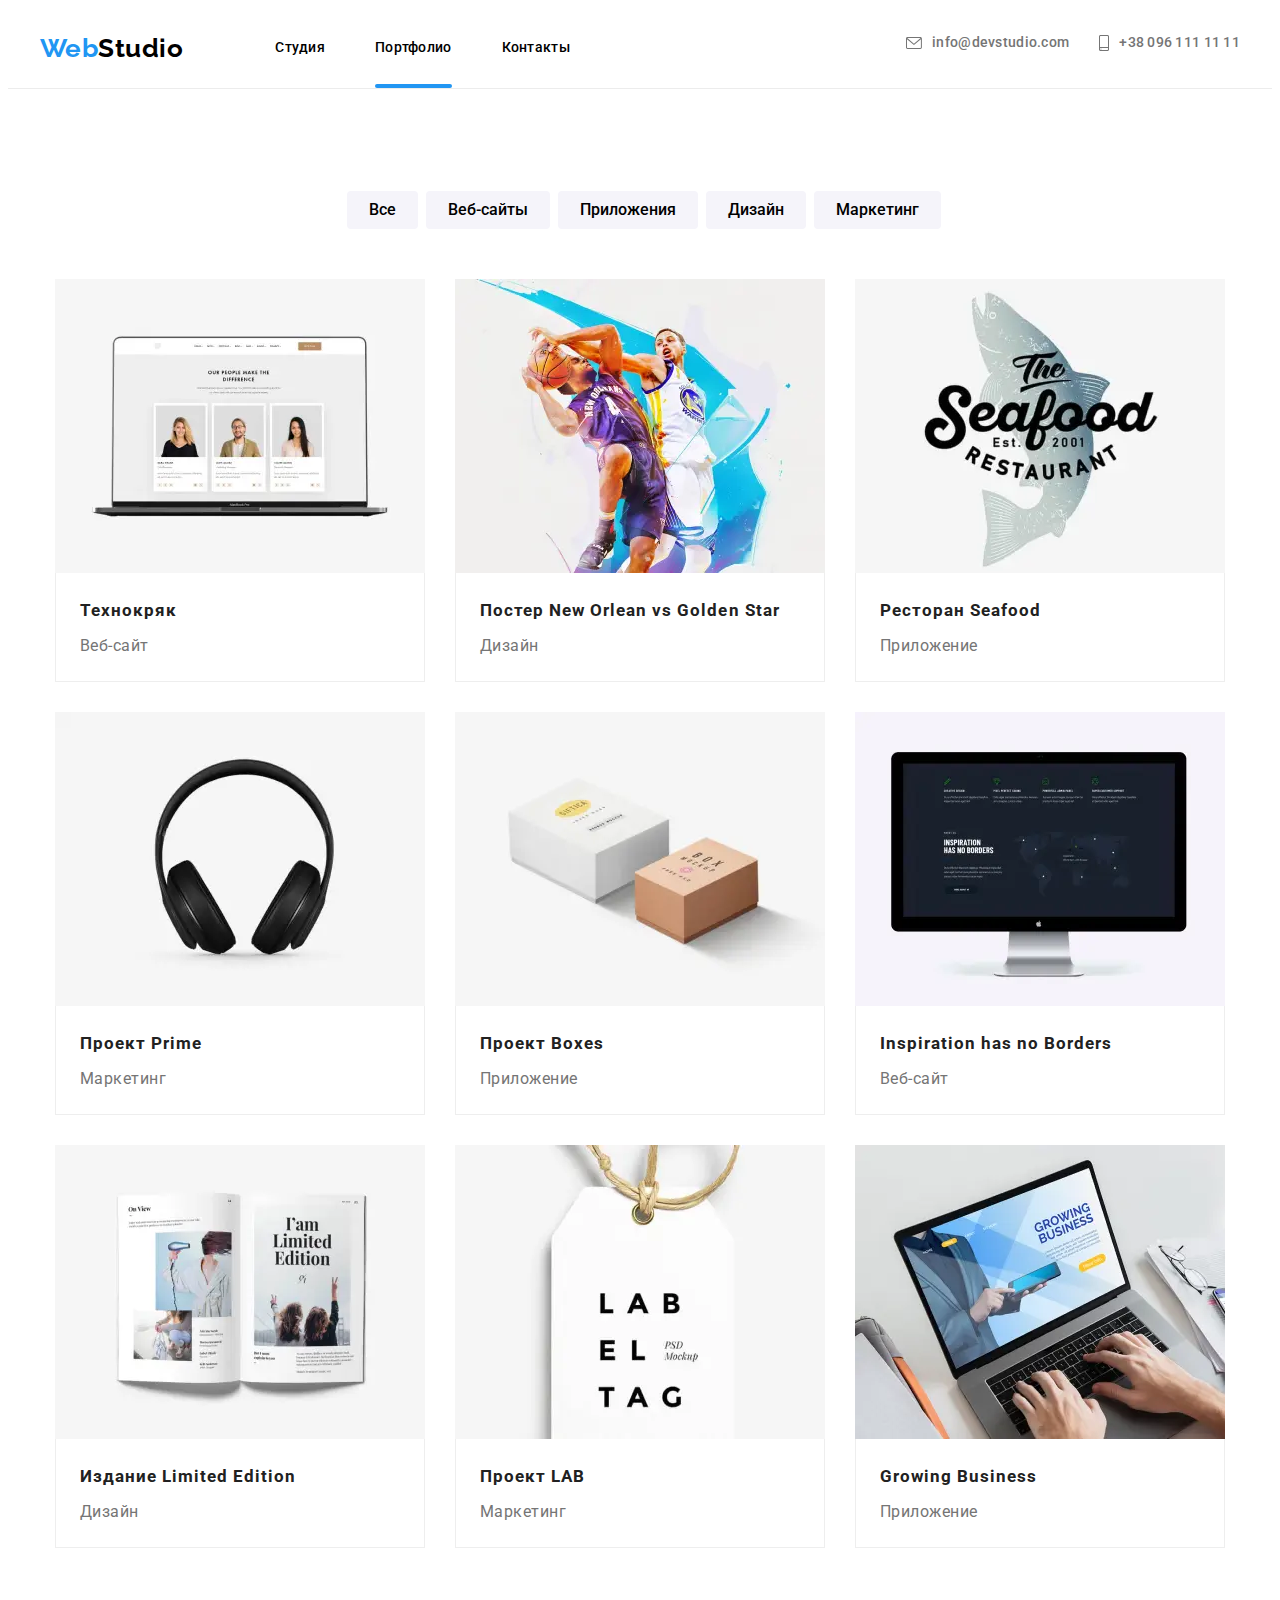
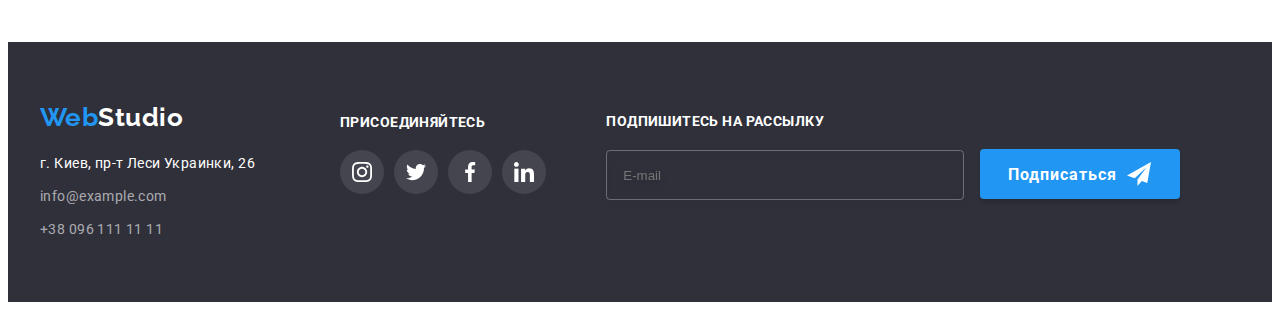
==== commit ca5b0955: "the end" ====
--- a/portfolio.html
+++ b/portfolio.html
@@ -34,7 +34,7 @@
                         <use href="./img/symbol-defs.svg#icon-smartphone" wight="10" height="16"></use>
                     </svg>+38 096 111 11 11</a></li>
         </ul>
-        </nav>
+        
         <button type="button" class="burger-btn" data-menu-open>
             <svg class="burger-btn__icon" width="40" height="40">
                 <use class="icon-burger" href="./img/symbol-defs.svg#icon-burger "></use>
@@ -433,7 +433,9 @@
     <footer class="footer">
         <div class="container footer-container">
             <div class="footer__adress">
+                <div class="footer-logo">
                 <a href="/" class="logo-blue">Web<span class="logo-white">Studio</span></a>
+                </div>
                 <address class="adress">
                     <ul class="adress__list">
                         <li class="footer__contact"><a href="" class="adress__link">г. Киев, пр-т Леси Украинки, 26</a></li>
@@ -496,6 +498,8 @@
             </div>
         </div>
     </footer>
+        
+        <script src="./js/menu.js"></script>
     
     </body>
     
--- a/css/main.min.css
+++ b/css/main.min.css
@@ -1,2 +1,2 @@
-:root{--main-font-family: "Roboto", sans-serif;--secondary-fond-family: "Raleway", sans-serif;--navigation-color: #2196f3;--btn-tittle: #ffffff;--backgraund-section: #2f303a;--secondary-text-color: #757575;--btn-main-color-text: #000000;--main-footer-contacts: rgba(255, 255, 255, 0.6);--btn-background: #188ce8}.visually-hidden{position:absolute;width:1px;height:1px;margin:-1px;border:0;padding:0;white-space:nowrap;clip-path:inset(100%);clip:rect(0 0 0 0);overflow:hidden}body{font-family:var(--main-font-family);color:var(--btn-main-color-text)}h1,h2,h3,h4,h5,h6,p,ul,li{padding:0;margin:0}@media screen and (min-width: 1200px){.section{padding-bottom:94px;padding-top:94px}}.container{width:100%;padding-left:15px;padding-right:15px}@media screen and (min-width: 480px){.container{width:480px;margin:0 auto}}@media screen and (min-width: 768px){.container{width:768px}}@media screen and (min-width: 1200px){.container{width:1200px}}.header{font-family:var(--secondary-fond-family);font-style:normal;font-weight:700;line-height:1.19;letter-spacing:0.03em}.header-container{display:flex;justify-content:space-between;align-items:center;margin:0 auto}.logo-blue{color:var(--navigation-color);text-decoration:none;font-size:26px}.logo{color:var(--btn-main-color-text);text-decoration:none;font-size:26px}@media screen and (max-width: 767px){.header-container{display:flex}.navheader,.contacts{display:none}}@media screen and (min-width: 768px){.nav{font-style:normal;font-weight:700;line-height:1.19;letter-spacing:0.03em;display:flex;align-items:center;justify-content:space-between}.navheader{display:flex;margin-left:92px;list-style:none;border-style:none}.navheader .navheader__item{margin-right:50px}.images,.adress-list{list-style:none;border-style:none}.navheader__navigation,.contacts__contact{font-family:var(--main-font-family);font-weight:500;font-size:14px;line-height:1.14;letter-spacing:0.02em;text-decoration:none}.navheader__header-page{display:block;padding-bottom:32px;padding-top:32px;position:relative;transition-property:color;transition-duration:250ms;transition-timing-function:cubic-bezier(0.4, 0, 0.2, 1)}.navheader a:hover::after{content:"";width:100%;height:4px;background-color:#2196f3;display:block;position:absolute;bottom:0;border-radius:2px}.navheader a:hover,.navheader a:focus{color:var(--navigation-color)}.navheader__navigation{position:relative;color:var(--btn-main-color-text)}.contacts .contacts__item-contact{display:block}.contacts__item-contact a{display:flex;align-items:center}.contacts{margin-left:auto}.contacts .contacts__item-contact+.contacts__item-contact{margin-right:0}.contacts__item-contact .contacts__contact{color:var(--secondary-text-color);fill:var(--secondary-text-color);transition-property:color;transition-duration:250ms;transition-timing-function:cubic-bezier(0.4, 0, 0.2, 1)}.contacts__contact:hover,.contacts__contact:focus{color:var(--navigation-color);fill:#2196f3}.header{justify-content:center;width:100%;margin-right:auto;margin-left:auto;border-bottom:1px solid #ececec}.contacts__item-contact .contacts__contact{display:flex;align-items:center;margin-bottom:10px}.contacts__mail-icon{width:16px;height:12px;margin-right:10px}.contacts__tel-icon{width:10px;height:16px;margin-right:10px}}@media screen and (min-width: 1200px){.navheader{display:flex;list-style:none;border-style:none}.navheader .navheader__item{margin-right:50px}.navheader .navheader__item:last-child{margin-right:0}.navheader__item{position:relative}.header-container{display:flex}.contacts{display:flex;list-style:none;border-style:none}.contacts__item-contact{margin-right:30px;margin-bottom:0px}}.burger-btn{display:inline-flex;background-color:transparent;border:none;padding:0;line-height:0;fill:currentColor;transition:fill 250ms cubic-bezier(0.4, 0, 0.2, 1)}.burger-btn:hover{fill:var(--navigation-color);cursor:pointer}.mobile-menu{position:fixed;z-index:100;top:0;left:0;width:100vw;height:100vh;background-color:#ffffff;opacity:0;visibility:hidden;pointer-events:none;transition:opacity 250ms cubic-bezier(0.4, 0, 0.2, 1),visibility 205ms cubic-bezier(0.4, 0, 0.2, 1)}.mobile-menu__container{height:100vh;display:flex;flex-direction:column;justify-content:space-between;position:relative;padding-top:48px;padding-left:25px}.mobile-menu__close-button{position:absolute;top:10px;right:0px;fill:currentColor;transition:fill 250ms cubic-bezier(0.4, 0, 0.2, 1)}.mobile-menu__close-button:hover{fill:var(--navigation-color);cursor:pointer}.mobile-menu.is-open{opacity:1;visibility:visible;pointer-events:auto}.close-btn{position:absolute;background-color:unset;border:unset;padding:unset;line-height:0;width:40px;height:40px}.list{font-family:'Roboto';font-style:normal;font-weight:500;font-size:40px;line-height:47px;letter-spacing:0.02em;color:#2196F3;list-style:none}.nav-menu__item{list-style:none;border-style:none}.link{text-decoration:none}@media screen and (min-width: 768px){.burger-btn{display:none}}.nav-menu{margin-bottom:auto}.nav-menu__item{font-family:'Roboto';font-style:normal;font-weight:500;font-size:40px;line-height:47px;letter-spacing:0.02em;color:#212121}.nav-menu__link{color:#212121;transition:color 250ms cubic-bezier(0.4, 0, 0.2, 1)}.nav-menu__item:not(:last-child){margin-bottom:32px}.nav-menu__link:hover{color:#2196F3}.nav-address__tel{font-family:'Roboto';font-style:normal;font-weight:500;font-size:34px;line-height:40px;letter-spacing:0.02em;color:#2196F3}.nav-address__tel-link{color:#2196F3}.nav-address__mail{font-family:'Roboto';font-style:normal;font-weight:500;font-size:24px;line-height:28px;letter-spacing:0.02em;color:#757575;margin-bottom:64px}.nav-address__mail-link{color:#757575}.nav-social{display:flex;margin-bottom:48px;flex-wrap:wrap}.nav-social__item{font-family:'Roboto';font-style:normal;font-weight:500;font-size:18px;line-height:22px;letter-spacing:0.02em;color:#2196F3}.nav-social__link{color:#2196F3}.nav-social__item:not(:last-child)::after{margin-left:10px;margin-right:10px;content:"";border:1px solid rgba(33,33,33,0.2);transform:rotate(90deg)}.title{background-color:#c4c4c4;background-image:linear-gradient(rgba(47,48,58,0.4), rgba(47,48,58,0.4)),url(../../img/studio/mobile/hero-img.jpg);background-size:cover;text-align:center}@media (min-device-pixel-ratio: 2), (min-resolution: 192dpi), (min-resolution: 2dppx){.title{background-image:linear-gradient(rgba(47,48,58,0.4), rgba(47,48,58,0.4)),url(../../img/studio/mobile/hero-img@2x.jpg)}}.title-section{width:100%;padding-top:118px;padding-bottom:118px}.title__first{margin-bottom:30px;font-weight:900;font-size:26px;line-height:1.62;text-align:center;letter-spacing:0.06em;text-transform:uppercase;color:var(--btn-tittle);font-family:var(--main-font-family)}@media screen and (min-width: 768px) and (min-device-pixel-ratio: 1), screen and (min-width: 768px) and (min-resolution: 96dpi), screen and (min-width: 768px) and (min-resolution: 1dppx){.title{background-image:linear-gradient(rgba(47,48,58,0.4), rgba(47,48,58,0.4)),url(../../img/studio/tablet/hero-img.jpg)}}@media screen and (min-width: 768px) and (min-device-pixel-ratio: 2), screen and (min-width: 768px) and (min-resolution: 192dpi), screen and (min-width: 768px) and (min-resolution: 2dppx){.title{background-image:linear-gradient(rgba(47,48,58,0.4), rgba(47,48,58,0.4)),url(../../img/studio/tablet/hero-img@2x.jpg)}}@media screen and (min-width: 1200px){.title-section{padding-top:200px;padding-bottom:200px}.title__first{margin-bottom:30px;font-weight:900;font-size:44px;line-height:1.36}}@media screen and (min-width: 1200px) and (min-device-pixel-ratio: 1), screen and (min-width: 1200px) and (min-resolution: 96dpi), screen and (min-width: 1200px) and (min-resolution: 1dppx){.title{background-image:linear-gradient(rgba(47,48,58,0.4), rgba(47,48,58,0.4)),url(../../img/studio/desktop/hero-Img.jpg)}}@media screen and (min-width: 1200px) and (min-device-pixel-ratio: 2), screen and (min-width: 1200px) and (min-resolution: 192dpi), screen and (min-width: 1200px) and (min-resolution: 2dppx){.title{background-image:linear-gradient(rgba(47,48,58,0.4), rgba(47,48,58,0.4)),url(../../img/studio/desktop/hero-Img@2x.jpg)}}.btn{font-family:var(--main-font-family);font-style:normal;font-weight:700;font-size:16px;line-height:1.87;letter-spacing:0.06em;border-style:none;border-radius:4px;padding:10px 32px;color:var(--btn-tittle);box-shadow:0px 4px 4px rgba(0,0,0,0.15);background:#2196f3;cursor:pointer;border:1px}.btn:hover,.btn:focus{box-shadow:0px 4px 4px rgba(0,0,0,0.15);border-radius:4px;background:var(--btn-background)}.backdrop{position:fixed;left:0px;top:0px;right:0;bottom:0;opacity:1;z-index:100;transition-duration:250ms;transition-timing-function:cubic-bezier(0.4, 0, 0.2, 1);background:rgba(0,0,0,0.2)}.backdrop.is-hidden{opacity:0;visibility:hidden;pointer-events:none}.modal{position:absolute;top:50%;left:50%;transform:translate(-50%, -50%);width:528px;height:580px;background:#FFFFFF;padding:40px}.modal__close-btn{display:flex;position:absolute;justify-content:center;align-items:center;width:40px;height:40px;top:8px;right:8px;border-radius:50%;background:#FFFFFF;cursor:pointer;border:1px solid rgba(0,0,0,0.1);transition:fill 250ms cubic-bezier(0.4, 0, 0.2, 1)}.modal__close-btn:focus,.modal__close-btn:active,.modal__close-btn:hover{fill:var(--navigation-color)}.modal-form a{font-family:var(--main-font-family);font-style:normal;font-weight:400;font-size:14px;line-height:1.71;letter-spacing:0.03em;text-decoration-line:underline;color:var(--navigation-color)}.modal-form__title{font-family:var(--main-font-family);font-style:normal;font-weight:700;font-size:20px;line-height:23px;text-align:center;letter-spacing:0.03em;color:#212121;margin-bottom:15px}.modal-form__field{display:block;text-align:left;font-family:var(--main-font-family);font-style:normal;font-weight:400;font-size:12px;line-height:14px;letter-spacing:0.01em;color:#757575}.modal-form__field:not(:last-child){margin-bottom:10px}.modal-form__input{width:100%;height:40px;border:1px solid rgba(33,33,33,0.2);box-sizing:border-box;border-radius:4px;padding-left:42px;cursor:pointer;transition:border-color 250ms cubic-bezier(0.4, 0, 0.2, 1),outline 250ms cubic-bezier(0.4, 0, 0.2, 1),fill 250ms cubic-bezier(0.4, 0, 0.2, 1)}.modal-form__input:focus,.modal-form__input:hover{outline:none;border-color:var(--navigation-color);cursor:pointer;fill:var(--navigation-color)}.container-icon{display:block;position:relative;margin-top:5px}.container-icon:hover{outline:none;border-color:var(--navigation-color);cursor:pointer;fill:var(--navigation-color)}.modal-form__input-icon{width:12px;height:12px;position:absolute;top:50%;left:10px;transform:translateY(-50%);transition-duration:250ms;transition-timing-function:cubic-bezier(0.4, 0, 0.2, 1)}.modal-form__input:focus+.modal-form__input-icon{fill:var(--navigation-color)}.modal-form__message{width:100%;height:120px;border:1px solid rgba(33,33,33,0.2);border-radius:4px;resize:none;padding:12px 16px;outline:none;margin-top:5px;transition-duration:250ms;transition-timing-function:cubic-bezier(0.4, 0, 0.2, 1)}.modal-form__message:focus{border-color:var(--navigation-color)}.modal-form__message::placeholder{font-family:var(--main-font-family);font-style:normal;font-weight:400;font-size:14px;line-height:16px;letter-spacing:0.01em;color:rgba(117,117,117,0.5)}.modal-form__checkbox-policy{display:flex;align-items:center;font-family:var(--main-font-family);font-style:normal;font-size:14px;line-height:1.71;letter-spacing:0.03em;color:var(--secondary-text-color)}.modal-form__checkbox-policy::before{content:"";display:inline-block;width:16px;height:15px;border:2px solid #212121;border-radius:2px;cursor:pointer;margin-right:10px;margin-left:13px;vertical-align:middle;transition-duration:250ms;transition-timing-function:cubic-bezier(0.4, 0, 0.2, 1)}.modal-form__checkbox:checked+.modal-form__checkbox-policy::before{background-color:#2196F3;border:2px solid #2196F3;border-radius:2px;background-image:url("../img/icon-checkbox.svg");background-position:center;outline:2px solid #2196f3}.modal-form__btn{width:200px;min-height:50px;background:#2196F3;box-shadow:0px 4px 4px rgba(0,0,0,0.15);border-radius:4px;margin:30px auto 0 auto;border:none;font-weight:bold;font-size:16px;line-height:30px;text-align:center;letter-spacing:0.06em;color:#FFFFFF;transition-duration:250ms;transition-timing-function:cubic-bezier(0.4, 0, 0.2, 1)}.modal-form__btn:hover,.modal-form__btn:focus{cursor:pointer;background:#188CE8;box-shadow:0px 4px 4px rgba(0,0,0,0.15);border-radius:4px}@media screen and (min-width: 768px){.modal{width:450px}}@media screen and (min-width: 1200px){.modal{width:528px}}.advantages{list-style:none}.advantages__h3-list-title{margin-bottom:10px;font-weight:700;font-size:14px;line-height:1.14;text-align:center;text-transform:uppercase}.advantages__p-list-title{font-size:14px;line-height:1.71;color:var(--secondary-text-color)}.advantages__desc-icon{width:70px;height:70px}.advantages__deck-title{display:flex;align-items:center;justify-content:center;margin-bottom:30px;border-radius:4px;height:120px;background:#f5f4fa;border-radius:4px}@media screen and (min-width: 768px){.advantages{display:flex;flex-wrap:wrap;margin-left:-30px;margin-top:-30px}.advantages__title{flex-basis:calc((100% - 60px) / 2);margin-bottom:unset;margin-left:30px;margin-top:30px}.advantages__h3-list-title{text-align:unset}}@media screen and (min-width: 1200px){.advantages{margin-top:-30px;margin-left:-30px}.advantages__title{margin-bottom:unset;flex-basis:calc((100% - 120px) / 4);margin-top:30px;margin-left:30px}.advantages__h3-list-title{text-align:unset}}.list-desc{padding-top:60px;padding-bottom:60px}@media screen and (max-width: 1199px){.list-busy{display:none}}@media screen and (min-width: 1200px){.list-busy{padding-bottom:94px}.list-busy__h2-title{font-weight:700;font-size:36px;line-height:1.16;text-align:center;margin-bottom:50px}.busy{display:flex;margin-top:-30px;margin-left:-30px}.busy__title{position:relative;width:370px;height:294px}.busy__list-title-img{flex-basis:calc((100% - 90px) / 3);margin-top:30px;margin-left:30px;position:relative;list-style:none}.busy__text{font-weight:700;font-size:14px;line-height:1.143;position:absolute;padding-top:27px;padding-bottom:27px;bottom:0;left:0;width:370px;height:70px;text-align:center;background:rgba(47,48,58,0.8);text-transform:uppercase;color:#ffffff}}.list-imgs__h2-title{font-family:var(--main-font-family);font-style:normal;font-weight:700;font-size:28px;line-height:1.18;letter-spacing:0.03em;text-align:center;margin-bottom:30px;padding-top:60px}.team__h3-name{font-family:var(--main-font-family);font-style:normal;font-weight:500;font-size:16px;line-height:1.19;text-align:center;letter-spacing:0.03em;margin-bottom:10px;color:#212121}.team__p-name{margin-top:10px;margin-bottom:16px;font-style:normal;font-weight:400;font-size:16px;line-height:1.19;text-align:center;letter-spacing:0.03em;color:var(--secondary-text-color)}.list-imgs{background:#f5f4fa}.team__list-title-imgs{background-color:#fff;box-shadow:0px 1px 3px rgba(0,0,0,0.12),0px 1px 1px rgba(0,0,0,0.14),0px 2px 1px rgba(0,0,0,0.2);border-radius:0px 0px 4px 4px}.team__info{display:block;padding-top:30px;padding-bottom:24px;text-align:center}.img-ourteam{width:100%;height:100%}@media screen and (max-width: 767px){.team__list-title-imgs:not(:last-child){margin-bottom:30px}}@media screen and (min-width: 768px){.team{display:flex;flex-wrap:wrap;margin-top:-30px;margin-left:-30px;list-style:none;justify-content:center;align-items:center}.team__list-title-imgs{margin-top:30px;margin-left:30px}.img-ourteam{width:unset;height:unset}}@media screen and (min-width: 1200px){.team{display:flex;margin-top:-30px;margin-left:-30px;justify-content:center;align-items:center}.team__list-title-imgs{margin-top:30px;margin-left:30px}.team__info{padding-top:30px;padding-right:32px;padding-bottom:30px;padding-left:32px;text-align:center}.list-imgs__h2-title{font-style:normal;font-weight:700;font-size:36px;line-height:1.17;letter-spacing:0.03em;margin-bottom:50px;text-align:center}.img-ourteam{width:unset;height:unset}}.social{display:flex;justify-content:center;margin:0 auto;list-style:none}.social__links-item:not(:last-child){margin-right:10px}.social__list-item{display:flex;align-items:center;justify-content:center;width:44px;height:44px;border-radius:50%;color:#afb1b8}.social__icon{fill:currentColor;width:20px;height:20px}@media screen and (min-width: 1200px){.social{display:flex;justify-content:space-between}.social__list-item{display:flex;align-items:center;justify-content:center;width:44px;height:44px;border-radius:50%;color:#afb1b8;transition:color 250ms cubic-bezier(0.4, 0, 0.2, 1),background-color 250ms cubic-bezier(0.4, 0, 0.2, 1)}.social__list-item:hover,.social__list-item:focus{background-color:#2196f3;color:#ffffff}.social__icon{fill:currentColor;width:20px;height:20px}}.regular-customers{padding-top:60px;padding-bottom:60px}.section__regular-customers{margin-bottom:50px;font-family:var(--main-font-family);font-style:normal;font-weight:700;font-size:28px;line-height:33px;text-align:center;letter-spacing:0.03em;color:#212121}.customers{display:flex;flex-wrap:wrap;margin-top:-30px;margin-left:-30px;list-style:none}.customers__imegs-regular{margin-top:30px;margin-left:30px;flex-basis:calc((100% - 60px) / 2)}.customers__client-link{display:flex;justify-content:center;align-items:center;height:92px;border:1px solid #afb1b8;border-radius:4px;color:#afb1b8;transition:border 250ms cubic-bezier(0.4, 0, 0.2, 1),color 250ms cubic-bezier(0.4, 0, 0.2, 1)}.customers__client-link:hover,.customers__client-link:focus{border:1px solid #2196f3;color:#2196f3}.customers__client-icon{fill:currentColor;width:106px;height:60px}@media screen and (min-width: 768px){.customers__imegs-regular{margin-top:30px;margin-left:30px;flex-basis:calc((100% - 90px) / 3)}}@media screen and (min-width: 1200px){.customers__imegs-regular{flex-basis:calc((100% - 180px) / 6)}}.button-portfolio{color:#212121;padding-top:60px;padding-bottom:60px}.filter{font-family:var(--main-font-family);display:flex;list-style:none;flex-wrap:wrap;margin-bottom:50px}.filter__item{margin-top:8px;margin-left:8px}.modal-btn{border:none;border-radius:4px;padding:6px 22px;font-family:var(--main-font-family);font-weight:500;font-size:16px;line-height:1.62;background:#f5f4fa;transition:color 250ms cubic-bezier(0.4, 0, 0.2, 1),background-color 250ms cubic-bezier(0.4, 0, 0.2, 1),box-shadow 250ms cubic-bezier(0.4, 0, 0.2, 1)}.modal-btn:hover,.modal-btn:focus{background-color:var(--navigation-color);color:var(--btn-tittle);cursor:pointer;box-shadow:0px 3px 1px rgba(0,0,0,0.1),0px 1px 2px rgba(0,0,0,0.08),0px 2px 2px rgba(0,0,0,0.12);border-radius:4px}@media screen and (min-width: 768px){.filter-container{margin-bottom:30px}.filter{flex-wrap:unset;justify-content:center}}@media screen and (min-width: 1200px){.filter-container{margin-bottom:50px}}.images-list{list-style:none;display:flex;flex-wrap:wrap}.images{margin:15px;transition-property:box-shadow;transition-duration:250ms;transition-timing-function:cubic-bezier(0.4, 0, 0.2, 1);background:#ffffff}.images:hover,.images:focus{cursor:pointer;box-shadow:0px 1px 1px rgba(0,0,0,0.12),0px 4px 4px rgba(0,0,0,0.06),1px 4px 6px rgba(0,0,0,0.16)}.images__link{text-decoration:none;color:inherit;display:block;transition-duration:250ms;transition-timing-function:cubic-bezier(0.4, 0, 0.2, 1);transition-property:box-shadow;transition-delay:0}.images__link:hover,.images__link:focus{box-shadow:0px 1px 1px rgba(0,0,0,0.12),0px 4px 4px rgba(0,0,0,0.06),1px 4px 6px rgba(0,0,0,0.16);transform:box-shadow}.images__link:hover .images__item-description,.images__link:focus .images__item-description{transform:translateY(0%)}.images__description-top{position:relative;overflow:hidden}.images__item-description{font-family:var(--main-font-family);font-style:normal;font-weight:400;font-size:18px;line-height:1.56;letter-spacing:0.03em;color:#ffffff;background:rgba(33,150,243,0.9);position:absolute;top:0;left:0;padding:63px 24px 63px 24px;width:100%;height:100%;display:block;margin:0 auto;transform:translateY(100%);transition-duration:250ms;transition-timing-function:cubic-bezier(0.4, 0, 0.2, 1)}.images__link:hover .images__item-description,.images__link:focus .images__item-description{transform:translateY(0%)}.images__pictu-text{padding-top:20px;padding-right:24px;padding-left:24px;padding-bottom:20px;border-right:1px solid #eeeeee;border-bottom:1px solid #eeeeee;border-left:1px solid #eeeeee}.images__item-pictu{margin-bottom:4px;font-weight:700;font-size:17px;line-height:2;letter-spacing:0.06em}.images__items{font-style:normal;font-weight:400;font-size:16px;line-height:1.87;letter-spacing:0.03em;color:var(--secondary-text-color);text-shadow:none}.img-portfolio-projects{display:block;width:100%;height:auto}@media screen and (max-width: 767px){.images:not(:first-child){margin-top:30px}}@media screen and (min-width: 768px){.images-list{display:flex;flex-wrap:wrap;margin-top:-30px;margin-left:-30px}.images{flex-basis:calc((100% - 60px) / 2)}}@media screen and (min-width: 1200px){.images-list{display:flex;flex-wrap:wrap;margin-top:-30px;margin-left:-30px}.images{flex-basis:calc((100% - 90px) / 3)}}.footer{font-family:var(--secondary-fond-family);font-style:normal;font-weight:700;line-height:1.19;letter-spacing:0.03em;padding-top:60px;padding-bottom:60px;background-color:var(--backgraund-section)}.logo-white{color:var(--btn-tittle);text-decoration:none}.footer-logo{margin-bottom:20px}.footer-container{display:flex;flex-direction:column;text-align:center}.footer__contact:not(:last-child){margin-bottom:9px}.adress{font-style:normal;font-size:14px;line-height:1.71;letter-spacing:0.03em}.adress__link{color:var(--btn-tittle);text-decoration:none}.footer__mail,.footer__tel{color:rgba(255,255,255,0.6);text-decoration:none}.adress__list{font-family:var(--main-font-family);font-style:normal;font-weight:400;font-size:14px;line-height:1.71;text-align:center;letter-spacing:0.03em;display:flex;flex-direction:column;list-style:none}.footer__social-container{width:206px;margin:0 auto;margin-bottom:60px}.footer__social-title{font-family:var(--main-font-family);font-style:normal;font-weight:700;font-size:14px;line-height:1.143;letter-spacing:0.03em;text-transform:uppercase;margin-bottom:20px;width:206px;padding-top:12px;color:#ffffff}.footer-social-list{display:flex;justify-content:space-between;list-style:none}.footer-social-list__item-link{display:flex;justify-content:center;align-items:center;width:44px;height:44px;border-radius:50%;background-color:rgba(255,255,255,0.1);background-position:center;position:relative;fill:currentColor;transition:color 250ms cubic-bezier(0.4, 0, 0.2, 1),background-color 250ms cubic-bezier(0.4, 0, 0.2, 1)}.footer-social-list__item-link:hover,.footer-social-list__item-link:focus{background-color:#2196f3;color:#fff}.footer-social-list__icon{fill:#fff}.footer__subscription{margin:0 auto}.footer__subtitle{font-family:var(--main-font-family);display:block;padding-top:12px;margin-bottom:20px;font-weight:700;font-size:14px;line-height:1.14;letter-spacing:0.03em;text-transform:uppercase;color:#ffffff}.footer-form__input{width:450px;height:50px;padding-left:16px;margin-right:12px;margin-bottom:20px;border:1px solid rgba(255,255,255,0.3);box-sizing:border-box;filter:drop-shadow(0px 4px 4px rgba(0,0,0,0.15));border-radius:4px;background:transparent;color:#FFFFFF;transition-duration:250ms;transition-timing-function:cubic-bezier(0.4, 0, 0.2, 1)}.footer-form__input:focus{border-color:var(--navigation-color);outline:none}@media screen and (min-width: 768px) and (max-width: 1199px){.footer-container{flex-direction:unset;flex-wrap:wrap;padding-left:86px;padding-right:86px}.footer__social-container{margin:0;margin-left:auto}.footer__subscription{margin:0 auto}.footer-form__input{width:450px}}@media screen and (min-width: 1200px){.footer-container{display:flex;justify-content:space-between;flex-direction:unset;text-align:unset}.footer__social-container{margin:0}.footer-form__input{margin-right:12px;margin-bottom:0;width:358px}}.subscription{font-weight:bold;font-size:14px;line-height:1.14;letter-spacing:0.03em;text-transform:uppercase;color:#ffffff}.submit-btn{display:inline-flex;justify-content:center;border:none;width:200px;height:50px;background:#2196F3;box-shadow:0px 4px 4px rgba(0,0,0,0.15);border-radius:4px;font-family:var(--main-font-family);font-style:normal;font-weight:700;font-size:16px;line-height:1.87;align-items:center;text-align:center;letter-spacing:0.06em;border:transparent;color:#FFFFFF;cursor:pointer;transition-duration:250ms;transition-timing-function:cubic-bezier(0.4, 0, 0.2, 1)}.submit-btn:hover,.submit-btn:focus{background-color:var(--btn-background)}.footer-form__icon{margin-left:10px}@media screen and (min-width: 1200px){.footer-form{display:flex}.footer-form-input{width:358px;margin-right:12px}.footer__adress{width:230px;margin-right:70px}.adress__list{text-align:unset}}
+:root{--main-font-family: "Roboto", sans-serif;--secondary-fond-family: "Raleway", sans-serif;--navigation-color: #2196f3;--btn-tittle: #ffffff;--backgraund-section: #2f303a;--secondary-text-color: #757575;--btn-main-color-text: #000000;--main-footer-contacts: rgba(255, 255, 255, 0.6);--btn-background: #188ce8}.visually-hidden{position:absolute;width:1px;height:1px;margin:-1px;border:0;padding:0;white-space:nowrap;clip-path:inset(100%);clip:rect(0 0 0 0);overflow:hidden}body{font-family:var(--main-font-family);color:var(--btn-main-color-text)}h1,h2,h3,h4,h5,h6,p,ul,li{padding:0;margin:0}.container{width:100%;padding-left:15px;padding-right:15px}@media screen and (min-width: 480px){.container{width:480px;margin:0 auto}}@media screen and (min-width: 768px){.container{width:768px}}@media screen and (min-width: 1200px){.container{width:1200px}}.header{font-family:var(--secondary-fond-family);font-style:normal;font-weight:700;line-height:1.19;letter-spacing:0.03em;border-bottom:1px solid #ececec}.header-container{display:flex;justify-content:space-between;align-items:center;margin:0 auto}.logo-blue{color:var(--navigation-color);text-decoration:none;font-size:26px}.logo{color:var(--btn-main-color-text);text-decoration:none;font-size:26px}@media screen and (max-width: 767px){.header-container{display:flex;padding-top:16px;padding-bottom:16px}.navheader,.contacts{display:none}}@media screen and (min-width: 768px){.nav{font-style:normal;font-weight:700;line-height:1.19;letter-spacing:0.03em;display:flex;align-items:center;justify-content:space-between}.navheader{display:flex;margin-left:92px;list-style:none;border-style:none}.navheader .navheader__item{margin-right:50px}.images,.adress-list{list-style:none;border-style:none}.navheader__navigation,.contacts__contact{font-family:var(--main-font-family);font-weight:500;font-size:14px;line-height:1.14;letter-spacing:0.02em;text-decoration:none}.navheader__header-page{display:block;padding-bottom:32px;padding-top:32px;position:relative;transition-property:color;transition-duration:250ms;transition-timing-function:cubic-bezier(0.4, 0, 0.2, 1)}.navheader__navigation.current::after{position:absolute;display:block;content:"";bottom:0;left:0;height:4px;width:100%;border-radius:2px;background-color:#2196f3}.navheader a:hover,.navheader a:focus{color:var(--navigation-color)}.navheader__navigation{position:relative;color:var(--btn-main-color-text)}.contacts .contacts__item-contact{display:block}.contacts__item-contact a{display:flex;align-items:center}.contacts{margin-left:auto}.contacts .contacts__item-contact+.contacts__item-contact{margin-right:0}.contacts__item-contact .contacts__contact{color:var(--secondary-text-color);fill:var(--secondary-text-color);transition-property:color;transition-duration:250ms;transition-timing-function:cubic-bezier(0.4, 0, 0.2, 1)}.contacts__contact:hover,.contacts__contact:focus{color:var(--navigation-color);fill:#2196f3}.header{justify-content:center;width:100%;margin-right:auto;margin-left:auto;border-bottom:1px solid #ececec}.contacts__item-contact .contacts__contact{display:flex;align-items:center;margin-bottom:10px}.contacts__mail-icon{width:16px;height:12px;margin-right:10px}.contacts__tel-icon{width:10px;height:16px;margin-right:10px}}@media screen and (min-width: 1200px){.navheader{display:flex;list-style:none;border-style:none}.navheader .navheader__item{margin-right:50px}.navheader .navheader__item:last-child{margin-right:0}.navheader__item{position:relative}.header-container{display:flex}.contacts{display:flex;list-style:none;border-style:none}.contacts__item-contact{margin-right:30px;margin-bottom:0px}}.burger-btn{display:inline-flex;background-color:transparent;border:none;margin:0;padding:0;line-height:0;fill:currentColor;transition:fill 250ms cubic-bezier(0.4, 0, 0.2, 1)}.burger-btn:hover{fill:var(--navigation-color);cursor:pointer}.mobile-menu{position:fixed;z-index:100;top:0;left:0;width:100vw;height:100vh;background-color:#ffffff;opacity:0;visibility:hidden;pointer-events:none;transition:opacity 250ms cubic-bezier(0.4, 0, 0.2, 1),visibility 205ms cubic-bezier(0.4, 0, 0.2, 1)}.mobile-menu__container{height:100vh;display:flex;flex-direction:column;justify-content:space-between;position:relative;padding-top:48px;padding-left:25px}.mobile-menu__close-button{position:absolute;top:10px;right:15px;fill:currentColor;transition:fill 250ms cubic-bezier(0.4, 0, 0.2, 1)}.mobile-menu__close-button:hover{fill:var(--navigation-color);cursor:pointer}.mobile-menu.is-open{opacity:1;visibility:visible;pointer-events:auto}.close-btn{position:absolute;background-color:unset;border:unset;padding:unset;line-height:0;width:40px;height:40px}.list{font-family:'Roboto';font-style:normal;font-weight:500;font-size:40px;line-height:47px;letter-spacing:0.02em;color:#2196F3;list-style:none}.nav-menu__item{list-style:none;border-style:none}.link{text-decoration:none}@media screen and (min-width: 768px){.burger-btn{display:none}}.nav-menu{margin-bottom:auto}.nav-menu__item{font-family:'Roboto';font-style:normal;font-weight:500;font-size:40px;line-height:47px;letter-spacing:0.02em;color:#212121}.nav-menu__link{color:#212121;transition:color 250ms cubic-bezier(0.4, 0, 0.2, 1)}.nav-menu__item:not(:last-child){margin-bottom:32px}.nav-menu__link:hover{color:#2196F3}.nav-address__tel{font-family:var(--main-font-family);font-style:normal;font-weight:500;font-size:34px;line-height:40px;letter-spacing:0.02em;color:#2196F3}.nav-address__tel-link{color:#2196F3}.nav-address__mail{font-family:var(--main-font-family);font-style:normal;font-weight:500;font-size:24px;line-height:28px;letter-spacing:0.02em;color:#757575;margin-bottom:64px}.nav-address__mail-link{color:#757575}.nav-social{display:flex;margin-bottom:48px;flex-wrap:wrap}.nav-social__item{font-family:'Roboto';font-style:normal;font-weight:500;font-size:18px;line-height:1.22;letter-spacing:0.02em;color:#2196F3}.nav-social__link{color:#2196F3}.nav-social__item:not(:last-child)::after{margin-left:10px;margin-right:10px;content:"";border:1px solid rgba(33,33,33,0.2);transform:rotate(90deg)}.title{background-color:#c4c4c4;background-image:linear-gradient(rgba(47,48,58,0.4), rgba(47,48,58,0.4)),url(../img/studio/mobile/hero-img.jpg);background-size:cover;text-align:center}@media (min-device-pixel-ratio: 2), (min-resolution: 192dpi), (min-resolution: 2dppx){.title{background-image:linear-gradient(rgba(47,48,58,0.4), rgba(47,48,58,0.4)),url(../img/studio/mobile/hero-img@2x.jpg)}}.title-section{width:100%;padding-top:118px;padding-bottom:118px}.title__first{margin-bottom:30px;font-weight:900;font-size:26px;line-height:1.62;text-align:center;letter-spacing:0.06em;text-transform:uppercase;color:var(--btn-tittle);font-family:var(--main-font-family)}@media screen and (min-width: 768px) and (min-device-pixel-ratio: 1), screen and (min-width: 768px) and (min-resolution: 96dpi), screen and (min-width: 768px) and (min-resolution: 1dppx){.title{background-image:linear-gradient(rgba(47,48,58,0.4), rgba(47,48,58,0.4)),url(../img/studio/tablet/hero-img.jpg)}}@media screen and (min-width: 768px) and (min-device-pixel-ratio: 2), screen and (min-width: 768px) and (min-resolution: 192dpi), screen and (min-width: 768px) and (min-resolution: 2dppx){.title{background-image:linear-gradient(rgba(47,48,58,0.4), rgba(47,48,58,0.4)),url(../img/studio/tablet/hero-img@2x.jpg)}}@media screen and (min-width: 1200px){.title-section{padding-top:200px;padding-bottom:200px}.title__first{margin-bottom:30px;font-weight:900;font-size:44px;line-height:1.36}}@media screen and (min-width: 1200px) and (min-device-pixel-ratio: 1), screen and (min-width: 1200px) and (min-resolution: 96dpi), screen and (min-width: 1200px) and (min-resolution: 1dppx){.title{background-image:linear-gradient(rgba(47,48,58,0.4), rgba(47,48,58,0.4)),url(../img/studio/desktop/hero-Img.jpg)}}@media screen and (min-width: 1200px) and (min-device-pixel-ratio: 2), screen and (min-width: 1200px) and (min-resolution: 192dpi), screen and (min-width: 1200px) and (min-resolution: 2dppx){.title{background-image:linear-gradient(rgba(47,48,58,0.4), rgba(47,48,58,0.4)),url(../img/studio/desktop/hero-Img@2x.jpg)}}.btn{font-family:var(--main-font-family);font-style:normal;font-weight:700;font-size:16px;line-height:1.87;letter-spacing:0.06em;border-style:none;border-radius:4px;padding:10px 32px;color:var(--btn-tittle);box-shadow:0px 4px 4px rgba(0,0,0,0.15);background:#2196f3;cursor:pointer;border:1px}.btn:hover,.btn:focus{box-shadow:0px 4px 4px rgba(0,0,0,0.15);border-radius:4px;background:var(--btn-background)}.backdrop{position:fixed;left:0px;top:0px;right:0;bottom:0;opacity:1;z-index:100;transition-duration:250ms;transition-timing-function:cubic-bezier(0.4, 0, 0.2, 1);background:rgba(0,0,0,0.2)}.backdrop.is-hidden{opacity:0;visibility:hidden;pointer-events:none}.modal{position:absolute;top:50%;left:50%;transform:translate(-50%, -50%);width:528px;height:580px;background:#FFFFFF;padding:40px}.modal__close-btn{display:flex;position:absolute;justify-content:center;align-items:center;width:40px;height:40px;top:8px;right:8px;border-radius:50%;background:#FFFFFF;cursor:pointer;border:1px solid rgba(0,0,0,0.1);transition:fill 250ms cubic-bezier(0.4, 0, 0.2, 1)}.modal__close-btn:focus,.modal__close-btn:active,.modal__close-btn:hover{fill:var(--navigation-color)}.modal-form a{font-family:var(--main-font-family);font-style:normal;font-weight:400;font-size:14px;line-height:1.71;letter-spacing:0.03em;text-decoration-line:underline;color:var(--navigation-color)}.modal-form__title{font-family:var(--main-font-family);font-style:normal;font-weight:700;font-size:20px;line-height:23px;text-align:center;letter-spacing:0.03em;color:#212121;margin-bottom:12px}.modal-form__field{display:block;text-align:left;font-family:var(--main-font-family);font-style:normal;font-weight:400;font-size:12px;line-height:14px;letter-spacing:0.01em;color:#757575}.modal-form__field:not(:last-child){margin-bottom:10px}.modal-form__input{width:100%;height:40px;border:1px solid rgba(33,33,33,0.2);box-sizing:border-box;border-radius:4px;padding-left:42px;cursor:pointer;transition:border-color 250ms cubic-bezier(0.4, 0, 0.2, 1),outline 250ms cubic-bezier(0.4, 0, 0.2, 1),fill 250ms cubic-bezier(0.4, 0, 0.2, 1)}.modal-form__input:focus,.modal-form__input:hover{outline:none;border-color:var(--navigation-color);cursor:pointer;fill:var(--navigation-color)}.container-icon{display:block;position:relative;margin-top:4px;margin-bottom:10px}.container-icon:hover{outline:none;border-color:var(--navigation-color);cursor:pointer;fill:var(--navigation-color)}.modal-form__input-icon{width:12px;height:12px;position:absolute;top:50%;left:10px;transform:translateY(-50%);transition-duration:250ms;transition-timing-function:cubic-bezier(0.4, 0, 0.2, 1)}.modal-form__input:focus+.modal-form__input-icon{fill:var(--navigation-color)}.modal-form__message{width:100%;height:120px;border:1px solid rgba(33,33,33,0.2);border-radius:4px;resize:none;padding:12px 16px;outline:none;margin-top:4px;transition-duration:250ms;transition-timing-function:cubic-bezier(0.4, 0, 0.2, 1)}.modal-form__message:focus{border-color:var(--navigation-color)}.modal-form__message::placeholder{font-family:var(--main-font-family);font-style:normal;font-weight:400;font-size:14px;line-height:16px;letter-spacing:0.01em;color:rgba(117,117,117,0.5)}.modal-form__checkbox-policy{display:flex;align-items:center;font-family:var(--main-font-family);font-style:normal;font-size:14px;line-height:1.71;letter-spacing:0.03em;color:var(--secondary-text-color)}.modal-form__checkbox-policy::before{content:"";display:inline-block;width:16px;height:15px;border:2px solid #212121;border-radius:2px;cursor:pointer;margin-right:10px;margin-left:13px;vertical-align:middle;transition-duration:250ms;transition-timing-function:cubic-bezier(0.4, 0, 0.2, 1)}.modal-form__checkbox:checked+.modal-form__checkbox-policy::before{background-color:#2196F3;border:2px solid #2196F3;border-radius:2px;background-image:url("../img/icon-checkbox.svg");background-position:center;outline:2px solid #2196f3}.modal-form__btn{width:200px;min-height:50px;background:#2196F3;box-shadow:0px 4px 4px rgba(0,0,0,0.15);border-radius:4px;margin:30px auto 0 auto;border:none;font-weight:bold;font-size:16px;line-height:30px;text-align:center;letter-spacing:0.06em;color:#FFFFFF;transition-duration:250ms;transition-timing-function:cubic-bezier(0.4, 0, 0.2, 1)}.modal-form__btn:hover,.modal-form__btn:focus{cursor:pointer;background:#188CE8;box-shadow:0px 4px 4px rgba(0,0,0,0.15);border-radius:4px}@media screen and (min-width: 768px){.modal{width:450px}.modal-form a{font-size:11px}.modal-form__checkbox-policy{font-size:11px}}@media screen and (min-width: 1200px){.modal{width:528px}}.advantages{list-style:none}.advantages__h3-list-title{margin-bottom:10px;font-weight:700;font-size:14px;line-height:1.14;text-align:center;text-transform:uppercase}.advantages__p-list-title{font-size:14px;line-height:1.71;color:var(--secondary-text-color)}.advantages__desc-icon{width:70px;height:70px}.advantages__deck-title{display:flex;align-items:center;justify-content:center;margin-bottom:30px;border-radius:4px;height:120px;background:#f5f4fa;border-radius:4px}.list-desc{padding-top:60px;padding-bottom:60px}@media screen and (max-width: 767px){.advantages__title:not(:last-child){margin-bottom:30px}}@media screen and (min-width: 768px){.advantages{display:flex;flex-wrap:wrap;margin-left:-30px;margin-top:-30px}.advantages__title{flex-basis:calc((100% - 60px) / 2);margin-bottom:unset;margin-left:30px;margin-top:30px}.advantages__h3-list-title{text-align:unset}}@media screen and (min-width: 1200px){.advantages{margin-top:-30px;margin-left:-30px}.advantages__title{margin-bottom:unset;flex-basis:calc((100% - 120px) / 4);margin-top:30px;margin-left:30px}.advantages__h3-list-title{text-align:unset}.list-desc{padding-top:94px;padding-bottom:94px}}@media screen and (max-width: 1199px){.list-busy{display:none}}@media screen and (min-width: 1200px){.list-busy{padding-bottom:94px}.list-busy__h2-title{font-weight:700;font-size:36px;line-height:1.16;text-align:center;margin-bottom:50px}.busy{display:flex;margin-top:-30px;margin-left:-30px}.busy__title{position:relative;width:370px;height:294px}.busy__list-title-img{flex-basis:calc((100% - 90px) / 3);margin-top:30px;margin-left:30px;position:relative;list-style:none}.busy__text{font-weight:700;font-size:14px;line-height:1.143;position:absolute;padding-top:27px;padding-bottom:27px;bottom:0;left:0;width:370px;height:70px;text-align:center;background:rgba(47,48,58,0.8);text-transform:uppercase;color:#ffffff}}.list-imgs__h2-title{font-family:var(--main-font-family);font-style:normal;font-weight:700;font-size:28px;line-height:1.18;letter-spacing:0.03em;text-align:center;margin-bottom:30px}.team__h3-name{font-family:var(--main-font-family);font-style:normal;font-weight:500;font-size:16px;line-height:1.19;text-align:center;letter-spacing:0.03em;margin-bottom:10px;color:#212121}.team__p-name{margin-top:10px;margin-bottom:16px;font-style:normal;font-weight:400;font-size:16px;line-height:1.19;text-align:center;letter-spacing:0.03em;color:var(--secondary-text-color)}.list-imgs{background:#f5f4fa}.team__list-title-imgs{background-color:#fff;box-shadow:0px 1px 3px rgba(0,0,0,0.12),0px 1px 1px rgba(0,0,0,0.14),0px 2px 1px rgba(0,0,0,0.2);border-radius:0px 0px 4px 4px}.team__info{display:block;padding-top:30px;padding-bottom:24px;text-align:center}.img-ourteam{width:100%;height:100%}@media screen and (max-width: 767px){.team__list-title-imgs:not(:last-child){margin-bottom:30px}.list-imgs{padding-top:60px;padding-bottom:60px}}.team{list-style:none}@media screen and (min-width: 768px){.team{display:flex;flex-wrap:wrap;margin-top:-30px;margin-left:-30px;list-style:none;justify-content:center;align-items:center}.list-imgs{padding-top:60px;padding-bottom:60px}.team__list-title-imgs{margin-top:30px;margin-left:30px}.img-ourteam{width:unset;height:unset}}@media screen and (min-width: 1200px){.team{display:flex;margin-top:-30px;margin-left:-30px;justify-content:center;align-items:center}.team__list-title-imgs{margin-top:30px;margin-left:30px}.team__info{padding-top:30px;padding-right:32px;padding-bottom:30px;padding-left:32px;text-align:center}.list-imgs{padding-bottom:94px;padding-top:94px}.list-imgs__h2-title{font-style:normal;font-weight:700;font-size:36px;line-height:1.17;letter-spacing:0.03em;margin-bottom:50px;text-align:center}.img-ourteam{width:unset;height:unset}}.social{display:flex;justify-content:center;margin:0 auto;list-style:none}.social__links-item:not(:last-child){margin-right:10px}.social__list-item{display:flex;align-items:center;justify-content:center;width:44px;height:44px;border-radius:50%;color:#afb1b8}.social__icon{fill:currentColor;width:20px;height:20px}@media screen and (min-width: 1200px){.social{display:flex;justify-content:space-between}.social__list-item{display:flex;align-items:center;justify-content:center;width:44px;height:44px;border-radius:50%;color:#afb1b8;transition:color 250ms cubic-bezier(0.4, 0, 0.2, 1),background-color 250ms cubic-bezier(0.4, 0, 0.2, 1)}.social__list-item:hover,.social__list-item:focus{background-color:#2196f3;color:#ffffff}.social__icon{fill:currentColor;width:20px;height:20px}}.regular-customers{padding-top:60px;padding-bottom:60px}.section__regular-customers{margin-bottom:30px;font-family:var(--main-font-family);font-style:normal;font-weight:700;font-size:28px;line-height:33px;text-align:center;letter-spacing:0.03em;color:#212121}.customers{display:flex;flex-wrap:wrap;margin-top:-30px;margin-left:-30px;list-style:none}.customers__imegs-regular{margin-top:30px;margin-left:30px;flex-basis:calc((100% - 60px) / 2)}.customers__client-link{display:flex;justify-content:center;align-items:center;height:92px;border:1px solid #afb1b8;border-radius:4px;color:#afb1b8;transition:border 250ms cubic-bezier(0.4, 0, 0.2, 1),color 250ms cubic-bezier(0.4, 0, 0.2, 1)}.customers__client-link:hover,.customers__client-link:focus{border:1px solid #2196f3;color:#2196f3}.customers__client-icon{fill:currentColor;width:106px;height:60px}@media screen and (min-width: 768px){.customers__imegs-regular{margin-top:30px;margin-left:30px;flex-basis:calc((100% - 90px) / 3)}}@media screen and (min-width: 1200px){.customers__imegs-regular{flex-basis:calc((100% - 180px) / 6)}.regular-customers{padding-top:94px;padding-bottom:94px}.section__regular-customers{font-size:36px;line-height:1.17;margin-bottom:50px}}.button-portfolio{color:#212121;padding-top:60px;padding-bottom:60px}.filter{font-family:var(--main-font-family);display:flex;list-style:none;flex-wrap:wrap;margin-bottom:25px}.filter__item{margin-top:8px;margin-left:8px}.modal-btn{border:none;border-radius:4px;padding:6px 22px;font-family:var(--main-font-family);font-weight:500;font-size:16px;line-height:1.62;background:#f5f4fa;transition:color 250ms cubic-bezier(0.4, 0, 0.2, 1),background-color 250ms cubic-bezier(0.4, 0, 0.2, 1),box-shadow 250ms cubic-bezier(0.4, 0, 0.2, 1)}.modal-btn:hover,.modal-btn:focus{background-color:var(--navigation-color);color:var(--btn-tittle);cursor:pointer;box-shadow:0px 3px 1px rgba(0,0,0,0.1),0px 1px 2px rgba(0,0,0,0.08),0px 2px 2px rgba(0,0,0,0.12);border-radius:4px}@media screen and (min-width: 768px){.filter{flex-wrap:unset;justify-content:center;margin-bottom:45px}}@media screen and (min-width: 1200px){.button-portfolio{padding-top:94px;padding-bottom:94px}.filter{margin-bottom:65px}}.images-list{list-style:none;display:flex;flex-wrap:wrap}.images{margin:15px;transition-property:box-shadow;transition-duration:250ms;transition-timing-function:cubic-bezier(0.4, 0, 0.2, 1);background:#ffffff}.images:hover,.images:focus{cursor:pointer;box-shadow:0px 1px 1px rgba(0,0,0,0.12),0px 4px 4px rgba(0,0,0,0.06),1px 4px 6px rgba(0,0,0,0.16)}.images__link{text-decoration:none;color:inherit;display:block;transition-duration:250ms;transition-timing-function:cubic-bezier(0.4, 0, 0.2, 1);transition-property:box-shadow;transition-delay:0}.images__link:hover,.images__link:focus{box-shadow:0px 1px 1px rgba(0,0,0,0.12),0px 4px 4px rgba(0,0,0,0.06),1px 4px 6px rgba(0,0,0,0.16);transform:box-shadow}.images__link:hover .images__item-description,.images__link:focus .images__item-description{transform:translateY(0%)}.images__description-top{position:relative;overflow:hidden}.images__item-description{font-family:var(--main-font-family);font-style:normal;font-weight:400;font-size:18px;line-height:1.56;letter-spacing:0.03em;color:#ffffff;background:rgba(33,150,243,0.9);position:absolute;top:0;left:0;padding:63px 24px 63px 24px;width:100%;height:100%;display:block;margin:0 auto;transform:translateY(100%);transition-duration:250ms;transition-timing-function:cubic-bezier(0.4, 0, 0.2, 1)}.images__link:hover .images__item-description,.images__link:focus .images__item-description{transform:translateY(0%)}.images__pictu-text{padding-top:20px;padding-right:24px;padding-left:24px;padding-bottom:20px;border-right:1px solid #eeeeee;border-bottom:1px solid #eeeeee;border-left:1px solid #eeeeee}.images__item-pictu{margin-bottom:4px;font-weight:700;font-size:17px;line-height:2;letter-spacing:0.06em}.images__items{font-style:normal;font-weight:400;font-size:16px;line-height:1.87;letter-spacing:0.03em;color:var(--secondary-text-color);text-shadow:none}.img-portfolio-projects{display:block;width:100%;height:auto}@media screen and (min-width: 768px){.images-list{display:flex;flex-wrap:wrap;margin-top:-30px}.images{flex-basis:calc((100% - 60px) / 2)}}@media screen and (min-width: 1200px){.images-list{display:flex;flex-wrap:wrap;margin-top:-30px;margin-bottom:-15px}.images{flex-basis:calc((100% - 90px) / 3)}}.footer{font-family:var(--secondary-fond-family);font-style:normal;font-weight:700;line-height:1.19;letter-spacing:0.03em;padding-top:60px;padding-bottom:60px;background-color:var(--backgraund-section)}.footer-container{display:flex;flex-direction:column;text-align:center}.footer-logo{margin-bottom:20px}.logo-white{color:var(--btn-tittle);text-decoration:none}.footer__contact:not(:last-child){margin-bottom:9px}.adress{font-style:normal;font-size:14px;line-height:1.71;letter-spacing:0.03em}.adress__link{color:var(--btn-tittle);text-decoration:none}.footer__mail,.footer__tel{color:rgba(255,255,255,0.6);text-decoration:none}.adress__list{font-family:var(--main-font-family);font-style:normal;font-weight:400;font-size:14px;line-height:1.71;text-align:center;letter-spacing:0.03em;display:flex;flex-direction:column;list-style:none}.footer__social-container{width:206px;margin:0 auto;margin-bottom:60px}.footer__social-title{font-family:var(--main-font-family);font-style:normal;font-weight:700;font-size:14px;line-height:1.143;letter-spacing:0.03em;text-transform:uppercase;margin-bottom:20px;width:206px;padding-top:12px;color:#ffffff}.footer-social-list{display:flex;justify-content:space-between;list-style:none}.footer-social-list__item-link{display:flex;justify-content:center;align-items:center;width:44px;height:44px;border-radius:50%;background-color:rgba(255,255,255,0.1);background-position:center;position:relative;fill:currentColor;transition:color 250ms cubic-bezier(0.4, 0, 0.2, 1),background-color 250ms cubic-bezier(0.4, 0, 0.2, 1)}.footer-social-list__item-link:hover,.footer-social-list__item-link:focus{background-color:#2196f3;color:#fff}.footer-social-list__icon{fill:#fff}.footer__subscription{margin:0 auto}.footer__subtitle{font-family:var(--main-font-family);display:block;padding-top:60px;margin-bottom:20px;font-weight:700;font-size:14px;line-height:1.14;letter-spacing:0.03em;text-transform:uppercase;color:#ffffff}.footer-form__input{width:450px;height:50px;padding-left:16px;margin-right:12px;margin-bottom:20px;border:1px solid rgba(255,255,255,0.3);box-sizing:border-box;filter:drop-shadow(0px 4px 4px rgba(0,0,0,0.15));border-radius:4px;background:transparent;color:#FFFFFF;transition-duration:250ms;transition-timing-function:cubic-bezier(0.4, 0, 0.2, 1)}.footer-form__input:focus{border-color:var(--navigation-color);outline:none}@media screen and (max-width: 767px){.footer__social-title{padding-top:60px}}@media screen and (min-width: 768px) and (max-width: 1199px){.footer-container{flex-direction:unset;flex-wrap:wrap;padding-left:86px;padding-right:86px}.footer__social-container{margin:0;margin-left:auto}.footer__subscription{margin:0 auto}.footer-form__input{width:450px}}@media screen and (min-width: 1200px){.footer-container{display:flex;justify-content:space-between;flex-direction:unset;text-align:unset}.footer__social-container{margin:0}.footer-form__input{margin-right:12px;margin-bottom:0;width:358px}.footer__subtitle{padding-top:12px}}.subscription{font-weight:bold;font-size:14px;line-height:1.14;letter-spacing:0.03em;text-transform:uppercase;color:#ffffff}.submit-btn{display:inline-flex;justify-content:center;border:none;width:200px;height:50px;background:#2196F3;box-shadow:0px 4px 4px rgba(0,0,0,0.15);border-radius:4px;font-family:var(--main-font-family);font-style:normal;font-weight:700;font-size:16px;line-height:1.87;align-items:center;text-align:center;letter-spacing:0.06em;border:transparent;color:#FFFFFF;cursor:pointer;transition-duration:250ms;transition-timing-function:cubic-bezier(0.4, 0, 0.2, 1)}.submit-btn:hover,.submit-btn:focus{background-color:var(--btn-background)}.footer-form__icon{margin-left:10px}@media screen and (min-width: 1200px){.footer-form{display:flex}.footer-form-input{width:358px;margin-right:12px}.footer__adress{width:230px;margin-right:70px}.adress__list{text-align:unset}}
 /*# sourceMappingURL=main.min.css.map */